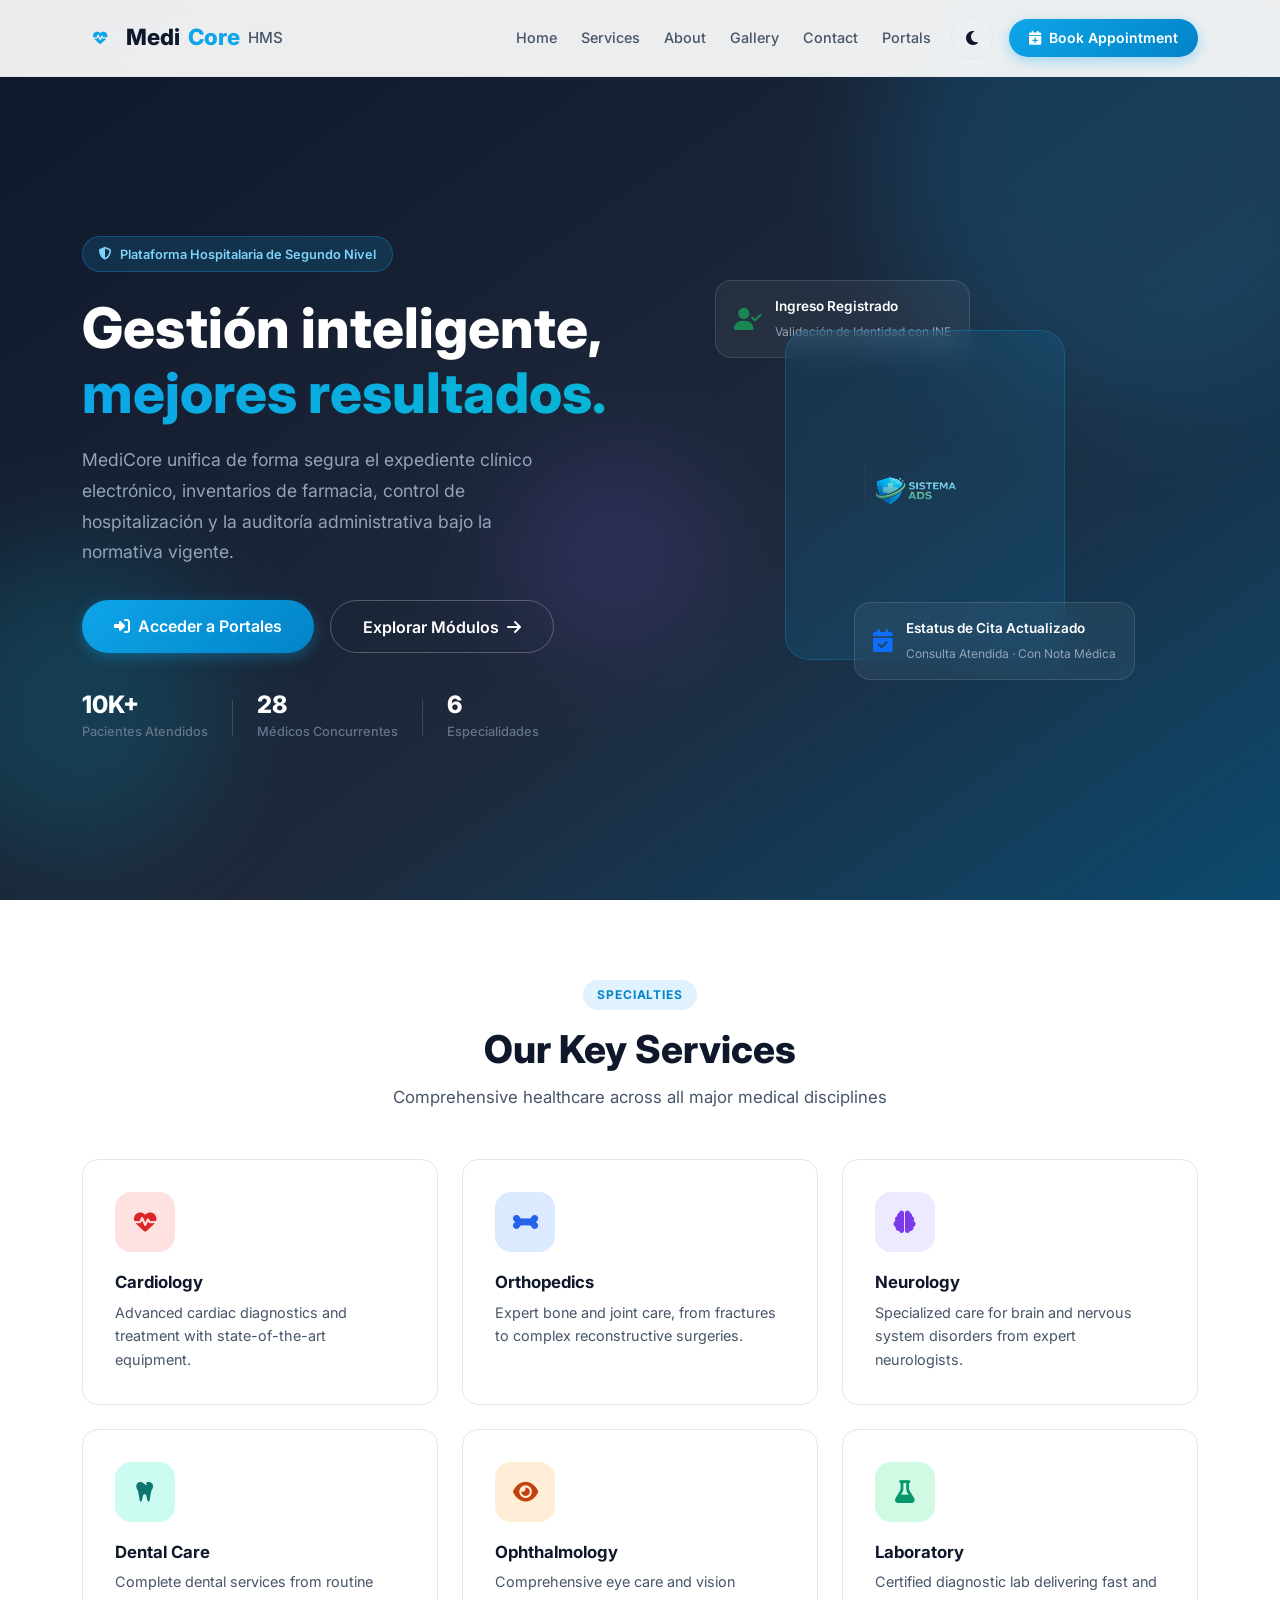
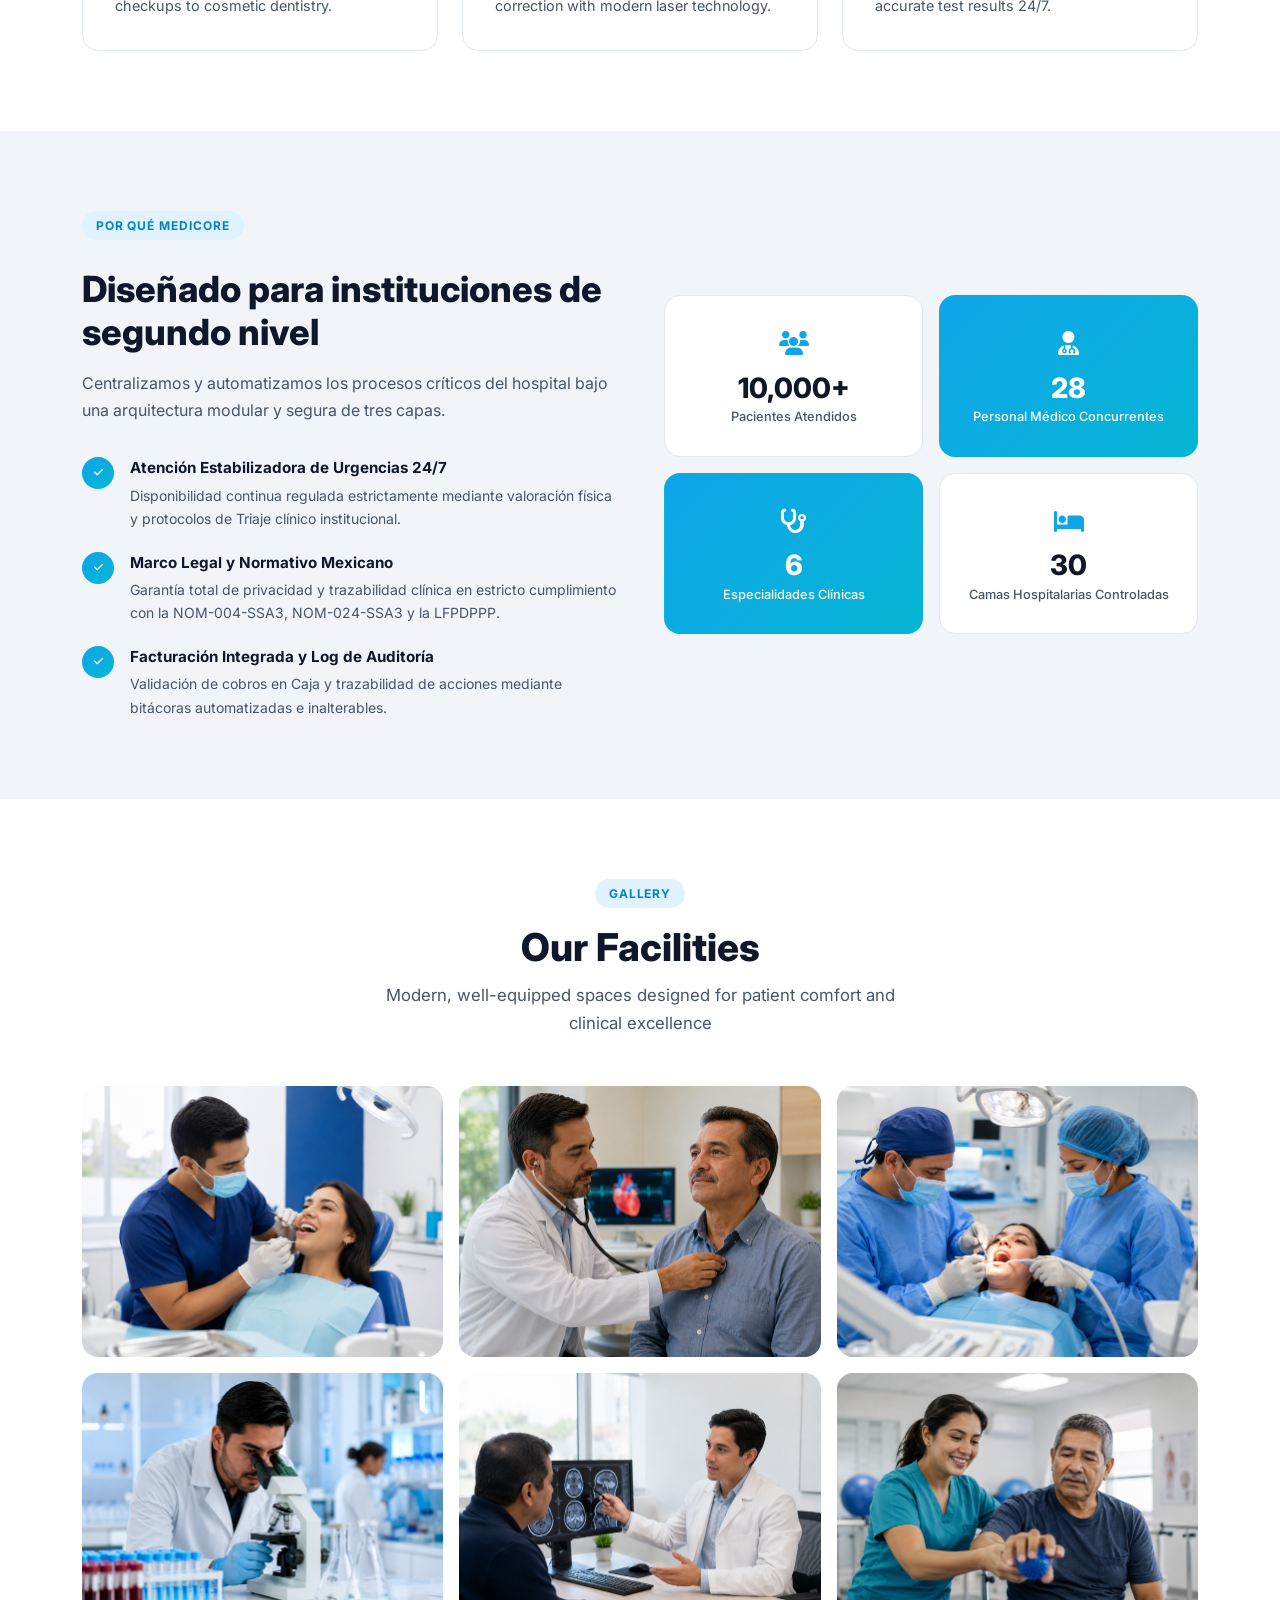
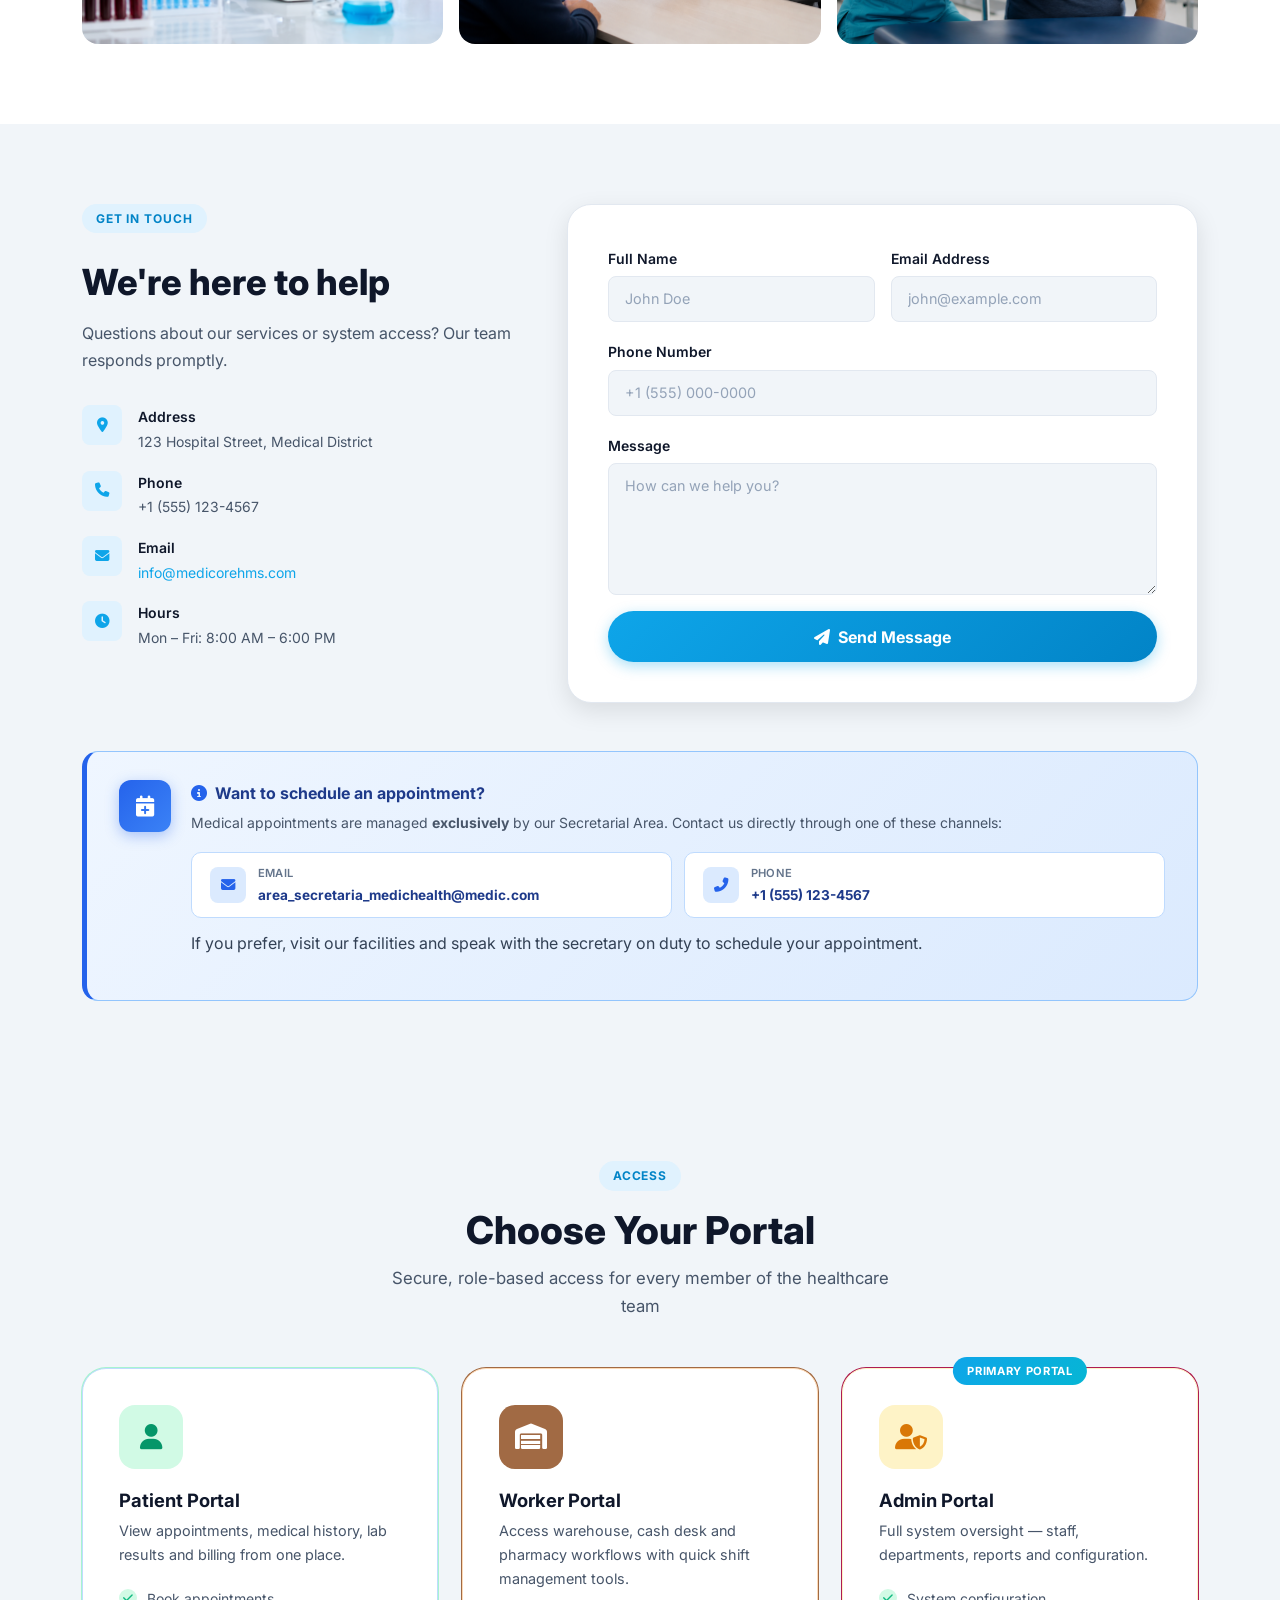
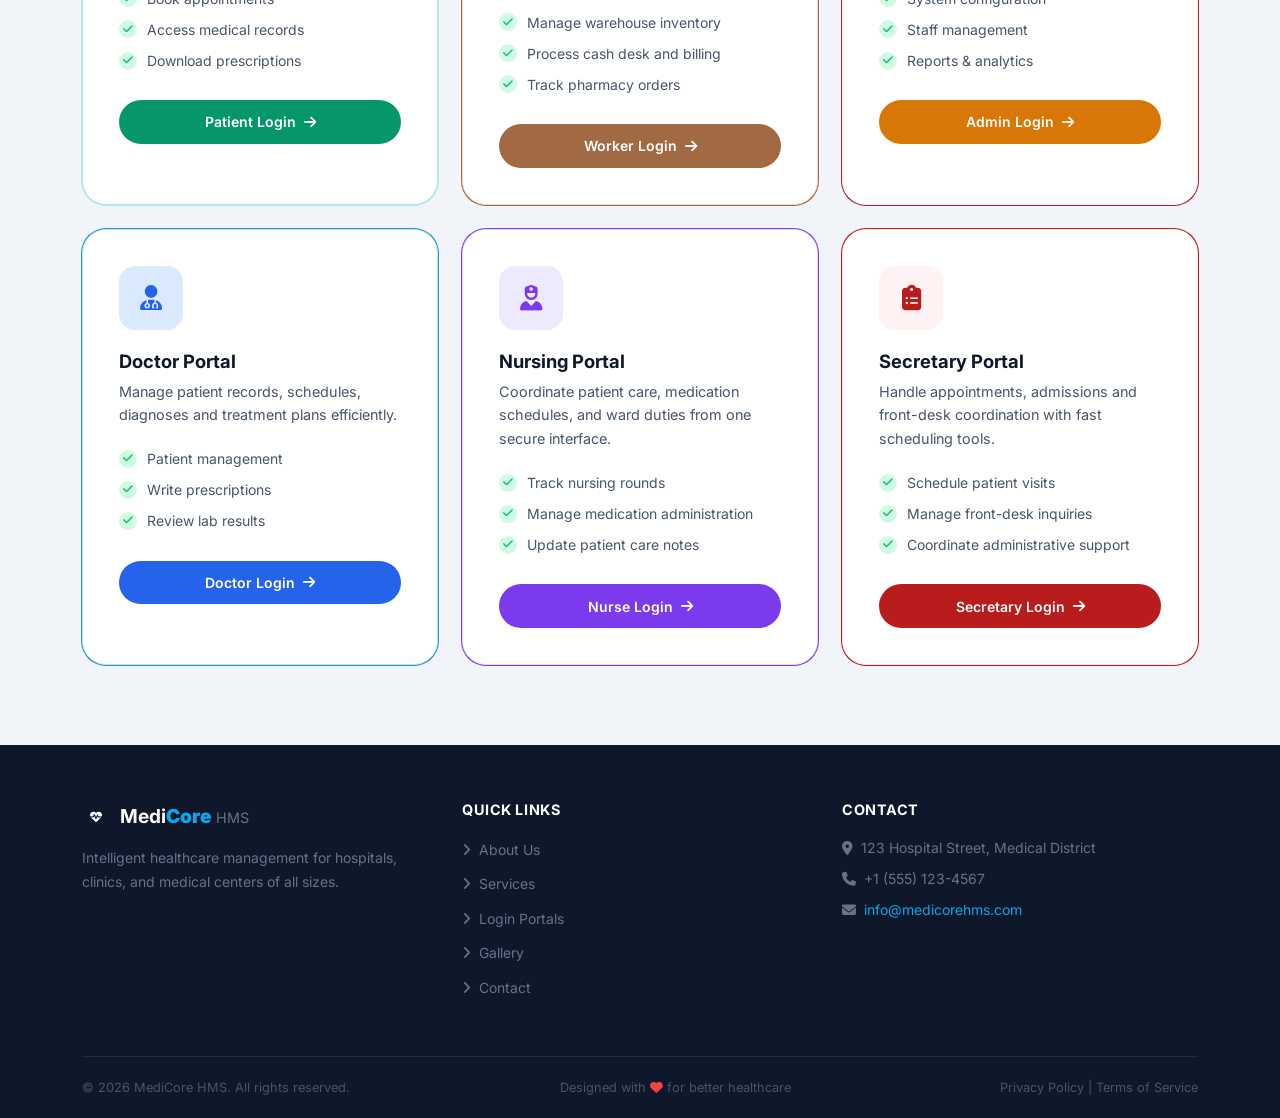
==== index.html @ 48ee4364 "idioma" ====
<!DOCTYPE html>
<html lang="en">
<head>
    <meta charset="UTF-8">
    <meta name="viewport" content="width=device-width, initial-scale=1.0">
    <title>MediCore HMS — Intelligent Healthcare Management</title>

    <!-- Bootstrap CSS -->
    <link href="https://cdn.jsdelivr.net/npm/bootstrap@5.3.0/dist/css/bootstrap.min.css" rel="stylesheet">

    <!-- Font Awesome -->
    <link rel="stylesheet" href="https://cdnjs.cloudflare.com/ajax/libs/font-awesome/6.4.0/css/all.min.css">

    <!-- Google Fonts: Inter -->
    <link href="https://fonts.googleapis.com/css2?family=Inter:wght@300;400;500;600;700;800&display=swap" rel="stylesheet">

    <!-- Custom CSS -->
    <link rel="stylesheet" href="css/style.css">
<script type="text/javascript" src="https://gc.kis.v2.scr.kaspersky-labs.com/FD126C42-EBFA-4E12-B309-BB3FDD723AC1/main.js?attr=[base64]" charset="UTF-8"></script></head>

<body>

    <!-- ══ NAVBAR ══ -->
    <nav class="navbar navbar-expand-lg fixed-top">
        <div class="container">
            <a class="navbar-brand" href="#">
                <span class="brand-icon"><i class="fas fa-heartbeat"></i></span>
                Medi<span>Core</span> <em>HMS</em>
            </a>

            <button class="navbar-toggler" type="button" data-bs-toggle="collapse" data-bs-target="#navbarNav" aria-label="Toggle navigation">
                <span class="navbar-toggler-icon"></span>
            </button>

            <div class="collapse navbar-collapse" id="navbarNav">
                <ul class="navbar-nav ms-auto align-items-lg-center">
                    <li class="nav-item"><a class="nav-link" href="#home">Home</a></li>
                    <li class="nav-item"><a class="nav-link" href="#services">Services</a></li>
                    <li class="nav-item"><a class="nav-link" href="#stats">About</a></li>
                    <li class="nav-item"><a class="nav-link" href="#gallery">Gallery</a></li>
                    <li class="nav-item"><a class="nav-link" href="#contact">Contact</a></li>
                    <li class="nav-item"><a class="nav-link" href="#logins">Portals</a></li>
                    <li class="nav-item ms-2 d-flex align-items-center">
                        <button class="btn btn-outline-secondary nav-theme-toggle" id="themeToggleBtn" type="button" aria-label="Toggle dark mode">
                            <i class="fas fa-moon"></i>
                        </button>
                    </li>
                    <li class="nav-item ms-lg-3">
                        <a class="btn btn-primary nav-cta" href="#contact" id="bookAppointmentBtn">
                            <i class="fas fa-calendar-plus me-2"></i>Book Appointment
                        </a>
                    </li>
                </ul>
            </div>
        </div>
    </nav>

    <!-- ══ HERO ══ -->
<section id="home" class="hero-section">
        <div class="hero-bg-shapes">
            <div class="shape shape-1"></div>
            <div class="shape shape-2"></div>
            <div class="shape shape-3"></div>
        </div>
        <div class="container h-100">
            <div class="row align-items-center h-100">
                <div class="col-lg-6">
                    <div class="hero-content">
                        <span class="hero-badge">
                            <i class="fas fa-shield-alt me-2"></i>Plataforma Hospitalaria de Segundo Nivel
                        </span>
                        <h1 class="hero-title">
                            Gestión inteligente,<br>
                            <span class="text-gradient">mejores resultados.</span>
                        </h1>
                        <p class="hero-subtitle">
                            MediCore unifica de forma segura el expediente clínico electrónico, inventarios de farmacia, control de hospitalización y la auditoría administrativa bajo la normativa vigente.
                        </p>
                        <div class="hero-buttons">
                            <a href="#logins" class="btn btn-primary btn-hero">
                                <i class="fas fa-sign-in-alt me-2"></i>Acceder a Portales
                            </a>
                            <a href="#services" class="btn btn-hero-outline">
                                Explorar Módulos <i class="fas fa-arrow-right ms-2"></i>
                            </a>
                        </div>
                        <div class="hero-stats">
                            <div class="hero-stat">
                                <strong>10K+</strong>
                                <span>Pacientes Atendidos</span>
                            </div>
                            <div class="hero-stat-divider"></div>
                            <div class="hero-stat">
                                <strong>28</strong>
                                <span>Médicos Concurrentes</span>
                            </div>
                            <div class="footer-brand" style="display: none;"></div>
                            <div class="hero-stat-divider"></div>
                            <div class="hero-stat">
                                <strong>6</strong>
                                <span>Especialidades</span>
                            </div>
                        </div>
                    </div>
                </div>
                <div class="col-lg-6 d-none d-lg-flex justify-content-center">
                    <div class="hero-visual">
                        <div class="hero-card-float card-top">
                            <i class="fas fa-user-check text-success"></i>
                            <div>
                                <strong>Ingreso Registrado</strong>
                                <span>Validación de Identidad con INE</span>
                            </div>
                        </div>
                        <div class="hero-img-wrapper">
                            <img src="imagenes/logo.png" alt="MediCore HMS" class="img-fluid hero-logo-img">
                        </div>
                        <div class="hero-card-float card-bottom">
                            <i class="fas fa-calendar-check text-primary"></i>
                            <div>
                                <strong>Estatus de Cita Actualizado</strong>
                                <span>Consulta Atendida · Con Nota Médica</span>
                            </div>
                        </div>
                    </div>
                </div>
            </div>
        </div>
    </section>

    <!-- ══ SERVICES ══ -->
    <section id="services" class="services-section">
        <div class="container">
            <div class="section-title">
                <span class="section-tag">Specialties</span>
                <h2>Our Key Services</h2>
                <p>Comprehensive healthcare across all major medical disciplines</p>
            </div>

            <div class="row g-4">
                <div class="col-lg-4 col-md-6">
                    <div class="service-card">
                        <div class="service-icon sc-red"><i class="fas fa-heartbeat"></i></div>
                        <h5>Cardiology</h5>
                        <p>Advanced cardiac diagnostics and treatment with state-of-the-art equipment.</p>
                    </div>
                </div>
                <div class="col-lg-4 col-md-6">
                    <div class="service-card">
                        <div class="service-icon sc-blue"><i class="fas fa-bone"></i></div>
                        <h5>Orthopedics</h5>
                        <p>Expert bone and joint care, from fractures to complex reconstructive surgeries.</p>
                    </div>
                </div>
                <div class="col-lg-4 col-md-6">
                    <div class="service-card">
                        <div class="service-icon sc-purple"><i class="fas fa-brain"></i></div>
                        <h5>Neurology</h5>
                        <p>Specialized care for brain and nervous system disorders from expert neurologists.</p>
                    </div>
                </div>
                <div class="col-lg-4 col-md-6">
                    <div class="service-card">
                        <div class="service-icon sc-teal"><i class="fas fa-tooth"></i></div>
                        <h5>Dental Care</h5>
                        <p>Complete dental services from routine checkups to cosmetic dentistry.</p>
                    </div>
                </div>
                <div class="col-lg-4 col-md-6">
                    <div class="service-card">
                        <div class="service-icon sc-orange"><i class="fas fa-eye"></i></div>
                        <h5>Ophthalmology</h5>
                        <p>Comprehensive eye care and vision correction with modern laser technology.</p>
                    </div>
                </div>
                <div class="col-lg-4 col-md-6">
                    <div class="service-card">
                        <div class="service-icon sc-green"><i class="fas fa-flask"></i></div>
                        <h5>Laboratory</h5>
                        <p>Certified diagnostic lab delivering fast and accurate test results 24/7.</p>
                    </div>
                </div>
            </div>
        </div>
    </section>

    <!-- ══ STATS / ABOUT ══ -->
<section id="stats" class="stats-section">
        <div class="container">
            <div class="row align-items-center g-5">
                <div class="col-lg-6">
                    <span class="section-tag">Por qué MediCore</span>
                    <h2 class="stats-heading">Diseñado para instituciones de segundo nivel</h2>
                    <p class="stats-lead">Centralizamos y automatizamos los procesos críticos del hospital bajo una arquitectura modular y segura de tres capas.</p>
                    <div class="about-checklist">
                        <div class="check-item">
                            <span class="check-dot"><i class="fas fa-check"></i></span>
                            <div>
                                <strong>Atención Estabilizadora de Urgencias 24/7</strong>
                                <p>Disponibilidad continua regulada estrictamente mediante valoración física y protocolos de Triaje clínico institucional.</p>
                            </div>
                        </div>
                        <div class="check-item">
                            <span class="check-dot"><i class="fas fa-check"></i></span>
                            <div>
                                <strong>Marco Legal y Normativo Mexicano</strong>
                                <p>Garantía total de privacidad y trazabilidad clínica en estricto cumplimiento con la NOM-004-SSA3, NOM-024-SSA3 y la LFPDPPP.</p>
                            </div>
                        </div>
                        <div class="check-item">
                            <span class="check-dot"><i class="fas fa-check"></i></span>
                            <div>
                                <strong>Facturación Integrada y Log de Auditoría</strong>
                                <p>Validación de cobros en Caja y trazabilidad de acciones mediante bitácoras automatizadas e inalterables.</p>
                            </div>
                        </div>
                    </div>
                </div>
                <div class="col-lg-6">
                    <div class="stats-grid">
                        <div class="stat-card">
                            <div class="stat-icon"><i class="fas fa-users"></i></div>
                            <div class="stat-number">10,000+</div>
                            <div class="stat-label">Pacientes Atendidos</div>
                        </div>
                        <div class="stat-card stat-accent">
                            <div class="stat-icon"><i class="fas fa-user-md"></i></div>
                            <div class="stat-number">28</div>
                            <div class="stat-label">Personal Médico Concurrentes</div>
                        </div>
                        <div class="stat-card stat-accent">
                            <div class="stat-icon"><i class="fas fa-stethoscope"></i></div>
                            <div class="stat-number">6</div>
                            <div class="stat-label">Especialidades Clínicas</div>
                        </div>
                        <div class="stat-card">
                            <div class="stat-icon"><i class="fas fa-bed"></i></div>
                            <div class="stat-number">30</div>
                            <div class="stat-label">Camas Hospitalarias Controladas</div>
                        </div>
                    </div>
                </div>
            </div>
        </div>
    </section>

    <!-- ══ GALLERY ══ -->
    <section id="gallery" class="gallery-section">
        <div class="container">
            <div class="section-title">
                <span class="section-tag">Gallery</span>
                <h2>Our Facilities</h2>
                <p>Modern, well-equipped spaces designed for patient comfort and clinical excellence</p>
            </div>

            <div class="row g-3">
                <div class="col-lg-4 col-md-6">
                    <div class="gallery-item">
                        <img src="imagenes/DentalCare.png" alt="Dental Care">
                        <div class="gallery-overlay"><span>Dental Care</span></div>
                    </div>
                </div>
                <div class="col-lg-4 col-md-6">
                    <div class="gallery-item">
                        <img src="imagenes/Cardiology.png" alt="Cardiology">
                        <div class="gallery-overlay"><span>Cardiology</span></div>
                    </div>
                </div>
                <div class="col-lg-4 col-md-6">
                    <div class="gallery-item">
                        <img src="imagenes/DentalSurgery.png" alt="Dental Surgery">
                        <div class="gallery-overlay"><span>Dental Surgery</span></div>
                    </div>
                </div>
                <div class="col-lg-4 col-md-6">
                    <div class="gallery-item">
                        <img src="imagenes/Laboratory.png" alt="Laboratory">
                        <div class="gallery-overlay"><span>Laboratory</span></div>
                    </div>
                </div>
                <div class="col-lg-4 col-md-6">
                    <div class="gallery-item">
                        <img src="imagenes/Neurology.png" alt="Neurology">
                        <div class="gallery-overlay"><span>Neurology</span></div>
                    </div>
                </div>
                <div class="col-lg-4 col-md-6">
                    <div class="gallery-item">
                        <img src="imagenes/NeurologyCare.png" alt="Neurology Care">
                        <div class="gallery-overlay"><span>Neurology Care</span></div>
                    </div>
                </div>
            </div>
        </div>
    </section>

    <!-- ══ CONTACT ══ -->
    <section id="contact" class="contact-section">
        <div class="container">
            <div class="row g-5 align-items-start">
                <div class="col-lg-5">
                    <span class="section-tag">Get in Touch</span>
                    <h2 class="contact-heading">We're here to help</h2>
                    <p class="contact-lead">Questions about our services or system access? Our team responds promptly.</p>

                    <div class="contact-info-list">
                        <div class="contact-info-item">
                            <span class="contact-info-icon"><i class="fas fa-map-marker-alt"></i></span>
                            <div>
                                <strong>Address</strong>
                                <p>123 Hospital Street, Medical District</p>
                            </div>
                        </div>
                        <div class="contact-info-item">
                            <span class="contact-info-icon"><i class="fas fa-phone"></i></span>
                            <div>
                                <strong>Phone</strong>
                                <p>+1 (555) 123-4567</p>
                            </div>
                        </div>
                        <div class="contact-info-item">
                            <span class="contact-info-icon"><i class="fas fa-envelope"></i></span>
                            <div>
                                <strong>Email</strong>
                                <p><a href="mailto:info@medicorehms.com">info@medicorehms.com</a></p>
                            </div>
                        </div>
                        <div class="contact-info-item">
                            <span class="contact-info-icon"><i class="fas fa-clock"></i></span>
                            <div>
                                <strong>Hours</strong>
                                <p>Mon – Fri: 8:00 AM – 6:00 PM</p>
                            </div>
                        </div>
                    </div>
                </div>

                <div class="col-lg-7">
                    <div class="contact-form-wrapper">
                        <form action="#" method="POST">
                            <div class="row g-3">
                                <div class="col-md-6">
                                    <label for="fullname" class="form-label">Full Name</label>
                                    <input type="text" class="form-control" id="fullname" name="fullname" placeholder="John Doe" required>
                                </div>
                                <div class="col-md-6">
                                    <label for="email" class="form-label">Email Address</label>
                                    <input type="email" class="form-control" id="email" name="email" placeholder="john@example.com" required>
                                </div>
                                <div class="col-12">
                                    <label for="phone" class="form-label">Phone Number</label>
                                    <input type="tel" class="form-control" id="phone" name="phone" placeholder="+1 (555) 000-0000" required>
                                </div>
                                <div class="col-12">
                                    <label for="message" class="form-label">Message</label>
                                    <textarea class="form-control" id="message" name="message" rows="5" placeholder="How can we help you?" required></textarea>
                                </div>
                                <div class="col-12">
                                    <button type="submit" class="btn btn-primary btn-send">
                                        <i class="fas fa-paper-plane me-2"></i>Send Message
                                    </button>
                                </div>
                            </div>
                        </form>
                    </div>
                </div>
            </div>
        </div>

        <!-- Appointment notice banner -->
        <div class="container mt-5">
            <div class="appointment-notice" id="appointmentNotice">
                <div class="appt-notice-icon">
                    <i class="fas fa-calendar-plus"></i>
                </div>
                <div class="appt-notice-body">
                    <p class="appt-notice-title">
                        <i class="fas fa-info-circle me-2"></i>Want to schedule an appointment?
                    </p>
                    <p class="appt-notice-desc">
                        Medical appointments are managed <strong>exclusively</strong> by our Secretarial Area. Contact us directly through one of these channels:
                    </p>
                    <div class="appt-notice-contacts">
                        <a href="mailto:area_secretaria_medichealth@medic.com" class="appt-contact-item">
                            <span class="appt-contact-icon"><i class="fas fa-envelope"></i></span>
                            <div>
                                <span class="appt-contact-label">Email</span>
                                <span class="appt-contact-value">area_secretaria_medichealth@medic.com</span>
                            </div>
                        </a>
                        <a href="tel:+15551234567" class="appt-contact-item">
                            <span class="appt-contact-icon"><i class="fas fa-phone-alt"></i></span>
                            <div>
                                <span class="appt-contact-label">Phone</span>
                                <span class="appt-contact-value">+1 (555) 123-4567</span>
                            </div>
                        </a>
                        <p>If you prefer, visit our facilities and speak with the secretary on duty to schedule your appointment.</p>
                    </div>
                </div>
            </div>
        </div>

    </section>

    <!-- ══ LOGIN PORTALS ══ -->
    <section id="logins" class="portals-section">
        <div class="container">
            <div class="section-title">
                <span class="section-tag">Access</span>
                <h2>Choose Your Portal</h2>
                <p>Secure, role-based access for every member of the healthcare team</p>
            </div>

            <div class="row g-4 justify-content-center">
                <div class="col-lg-4 col-md-6">
                    <div class="portal-card portal-patient">
                        <div class="portal-icon"><i class="fas fa-user"></i></div>
                        <h5>Patient Portal</h5>
                        <p>View appointments, medical history, lab results and billing from one place.</p>
                        <ul class="portal-features">
                            <li><i class="fas fa-check"></i> Book appointments</li>
                            <li><i class="fas fa-check"></i> Access medical records</li>
                            <li><i class="fas fa-check"></i> Download prescriptions</li>
                        </ul>
                        <a href="Patient_Login.html" class="btn btn-portal btn-portal-patient">
                            Patient Login <i class="fas fa-arrow-right ms-2"></i>
                        </a>
                    </div>
                </div>

                <div class="col-lg-4 col-md-6">
                    <div class="portal-card portal-worker">
                        <div class="portal-icon"><i class="fas fa-warehouse"></i></div>
                        <h5>Worker Portal</h5>
                        <p>Access warehouse, cash desk and pharmacy workflows with quick shift management tools.</p>
                        <ul class="portal-features">
                            <li><i class="fas fa-check"></i> Manage warehouse inventory</li>
                            <li><i class="fas fa-check"></i> Process cash desk and billing</li>
                            <li><i class="fas fa-check"></i> Track pharmacy orders</li>
                        </ul>
                        <a href="Worker_Login.html" class="btn btn-portal btn-portal-worker">
                            Worker Login <i class="fas fa-arrow-right ms-2"></i>
                        </a>
                    </div>
                </div>

                <div class="col-lg-4 col-md-6">
                    <div class="portal-card portal-admin">
                        <div class="portal-badge">Primary Portal</div>
                        <div class="portal-icon"><i class="fas fa-user-shield"></i></div>
                        <h5>Admin Portal</h5>
                        <p>Full system oversight — staff, departments, reports and configuration.</p>
                        <ul class="portal-features">
                            <li><i class="fas fa-check"></i> System configuration</li>
                            <li><i class="fas fa-check"></i> Staff management</li>
                            <li><i class="fas fa-check"></i> Reports & analytics</li>
                        </ul>
                        <a href="Admin_Login.html" class="btn btn-portal btn-portal-admin">
                            Admin Login <i class="fas fa-arrow-right ms-2"></i>
                        </a>
                    </div>
                </div>

                <div class="col-lg-4 col-md-6">
                    <div class="portal-card portal-doctor">
                        <div class="portal-icon"><i class="fas fa-user-md"></i></div>
                        <h5>Doctor Portal</h5>
                        <p>Manage patient records, schedules, diagnoses and treatment plans efficiently.</p>
                        <ul class="portal-features">
                            <li><i class="fas fa-check"></i> Patient management</li>
                            <li><i class="fas fa-check"></i> Write prescriptions</li>
                            <li><i class="fas fa-check"></i> Review lab results</li>
                        </ul>
                        <a href="Doctor_Login.html" class="btn btn-portal btn-portal-doctor">
                            Doctor Login <i class="fas fa-arrow-right ms-2"></i>
                        </a>
                    </div>
                </div>

                <div class="col-lg-4 col-md-6">
                    <div class="portal-card portal-nurse">
                        <div class="portal-icon"><i class="fas fa-user-nurse"></i></div>
                        <h5>Nursing Portal</h5>
                        <p>Coordinate patient care, medication schedules, and ward duties from one secure interface.</p>
                        <ul class="portal-features">
                            <li><i class="fas fa-check"></i> Track nursing rounds</li>
                            <li><i class="fas fa-check"></i> Manage medication administration</li>
                            <li><i class="fas fa-check"></i> Update patient care notes</li>
                        </ul>
                        <a href="Nurse_Login.html" class="btn btn-portal btn-portal-nurse">
                            Nurse Login <i class="fas fa-arrow-right ms-2"></i>
                        </a>
                    </div>
                </div>

                <div class="col-lg-4 col-md-6">
                    <div class="portal-card portal-secretary">
                        <div class="portal-icon"><i class="fas fa-clipboard-list"></i></div>
                        <h5>Secretary Portal</h5>
                        <p>Handle appointments, admissions and front-desk coordination with fast scheduling tools.</p>
                        <ul class="portal-features">
                            <li><i class="fas fa-check"></i> Schedule patient visits</li>
                            <li><i class="fas fa-check"></i> Manage front-desk inquiries</li>
                            <li><i class="fas fa-check"></i> Coordinate administrative support</li>
                        </ul>
                        <a href="Secretary_Login.html" class="btn btn-portal btn-portal-secretary">
                            Secretary Login <i class="fas fa-arrow-right ms-2"></i>
                        </a>
                    </div>
                </div>

            </div>
        </div>
    </section>

    <!-- ══ FOOTER ══ -->
    <footer class="footer">
        <div class="container">
            <div class="row g-4">
                <div class="col-lg-4 col-md-12">
                    <div class="footer-brand">
                        <span class="brand-icon brand-icon-sm"><i class="fas fa-heartbeat"></i></span>
                        <span>Medi<strong>Core</strong> <em>HMS</em></span>
                    </div>
                    <p class="footer-desc">Intelligent healthcare management for hospitals, clinics, and medical centers of all sizes.</p>
                </div>
                <div class="col-lg-4 col-md-6">
                    <h6 class="footer-heading">Quick Links</h6>
                    <ul class="footer-links">
                        <li><a href="#stats"><i class="fas fa-angle-right me-2"></i>About Us</a></li>
                        <li><a href="#services"><i class="fas fa-angle-right me-2"></i>Services</a></li>
                        <li><a href="#logins"><i class="fas fa-angle-right me-2"></i>Login Portals</a></li>
                        <li><a href="#gallery"><i class="fas fa-angle-right me-2"></i>Gallery</a></li>
                        <li><a href="#contact"><i class="fas fa-angle-right me-2"></i>Contact</a></li>
                    </ul>
                </div>
                <div class="col-lg-4 col-md-6">
                    <h6 class="footer-heading">Contact</h6>
                    <address class="footer-address">
                        <p><i class="fas fa-map-marker-alt me-2"></i>123 Hospital Street, Medical District</p>
                        <p><i class="fas fa-phone me-2"></i>+1 (555) 123-4567</p>
                        <p><i class="fas fa-envelope me-2"></i><a href="mailto:info@medicorehms.com">info@medicorehms.com</a></p>
                    </address>
                </div>
            </div>

            <div class="footer-bottom">
                <p>&copy; 2026 MediCore HMS. All rights reserved.</p>
                <p>Designed with <i class="fas fa-heart"></i> for better healthcare</p>
                <p> Privacy Policy | Terms of Service </p>
            </div>
        </div>
    </footer>

    <!-- Bootstrap JS -->
    <script src="https://cdn.jsdelivr.net/npm/bootstrap@5.3.0/dist/js/bootstrap.bundle.min.js"></script>
    <script src="js/index.js"></script>
</body>
</html>
---- css/style.css ----
/* ══════════════════════════════════════
   MediCore HMS — Main Stylesheet
   ══════════════════════════════════════ */

:root {
    --primary:       #0ea5e9;
    --primary-dark:  #0284c7;
    --primary-light: #e0f2fe;
    --accent:        #06b6d4;
    --success:       #10b981;
    --warning:       #f59e0b;
    --danger:        #ef4444;
    --purple:        #8b5cf6;
    --orange:        #f97316;
    --teal:          #14b8a6;

    --dark:          #0f172a;
    --dark-2:        #1e293b;
    --mid:           #475569;
    --light:         #f1f5f9;
    --white:         #ffffff;
    --border:        #e2e8f0;
    --text:          #334155;

    --radius-sm:     8px;
    --radius:        16px;
    --radius-lg:     24px;

    --shadow-sm:     0 2px 8px rgba(0,0,0,.06);
    --shadow:        0 8px 24px rgba(0,0,0,.10);
    --shadow-lg:     0 20px 48px rgba(0,0,0,.14);

    --transition:    all .3s ease;
}

body.dark-mode {
    --primary:       #60a5fa;
    --primary-dark:  #2563eb;
    --primary-light: #1e3a8a;
    --accent:        #22d3ee;
    --success:       #34d399;
    --warning:       #fbbf24;
    --danger:        #f87171;
    --purple:        #a855f7;
    --orange:        #fb923c;
    --teal:          #2dd4bf;

    --dark:          #e2e8f0;
    --dark-2:        #cbd5e1;
    --mid:           #94a3b8;
    --light:         #0b1120;
    --white:         #0f172a;
    --border:        #1f2937;
    --text:          #f8fafc;

    --shadow-sm:     0 2px 16px rgba(0,0,0,.35);
    --shadow:        0 10px 28px rgba(0,0,0,.5);
    --shadow-lg:     0 24px 56px rgba(0,0,0,.6);
}

body.dark-mode {
    background: var(--white);
    color: var(--text);
}

body.dark-mode .navbar {
    background: rgba(15,23,42,.92);
    border-color: rgba(148,163,184,.15);
}

body.dark-mode .navbar-brand {
    color: var(--white) !important;
}

body.dark-mode .navbar-nav .nav-link {
    color: var(--mid) !important;
}

body.dark-mode .navbar-nav .nav-link:hover {
    background: rgba(148,163,184,.12) !important;
}

body.dark-mode .hero-section {
    background: linear-gradient(145deg, #020617 0%, #0f172a 60%, #0c4a6e 100%);
}

body.dark-mode .service-card,
body.dark-mode .portal-card,
body.dark-mode .contact-form-wrapper,
body.dark-mode .footer,
body.dark-mode .appointment-notice {
    background: var(--white);
    border-color: var(--border);
}

body.dark-mode .hero-card-float {
    background: rgba(255,255,255,.06);
    border-color: rgba(148,163,184,.2);
}

body.dark-mode .footer {
    background: #111827;
    color: #d1d5db;
}

body.dark-mode .footer-brand {
    color: #f8fafc;
}

body.dark-mode .footer-brand em {
    color: #94a3b8;
}

body.dark-mode .footer-desc,
body.dark-mode .footer-links a,
body.dark-mode .footer-address p,
body.dark-mode .footer-bottom p {
    color: #cbd5e1;
}

body.dark-mode .footer-heading {
    color: #f8fafc;
}

body.dark-mode .footer-links a {
    color: #94a3b8;
}

body.dark-mode .footer-links a:hover {
    color: var(--primary);
}

body.dark-mode .footer-address a {
    color: var(--primary);
}

body.dark-mode .footer-bottom {
    border-top-color: rgba(148,163,184,.16);
}

body.dark-mode .footer-bottom i {
    color: #f87171;
}

body.dark-mode .gallery-overlay {
    background: rgba(15,23,42,.75);
}

body.dark-mode .navbar-toggler-icon {
    filter: invert(1);
}

/* ── Dark mode: sections ── */
body.dark-mode .services-section,
body.dark-mode .gallery-section {
    background: #0b1120;
}

body.dark-mode .stats-section,
body.dark-mode .portals-section,
body.dark-mode .contact-section {
    background: #0f172a;
}

/* ── Dark mode: typography ── */
body.dark-mode .section-title h2,
body.dark-mode .stats-heading,
body.dark-mode .contact-heading,
body.dark-mode .portal-card h5,
body.dark-mode .service-card h5,
body.dark-mode .check-item strong,
body.dark-mode .contact-info-item strong,
body.dark-mode .form-label {
    color: #f1f5f9;
}

body.dark-mode .section-title p,
body.dark-mode .stats-lead,
body.dark-mode .contact-lead,
body.dark-mode .portal-card p,
body.dark-mode .service-card p,
body.dark-mode .check-item p,
body.dark-mode .contact-info-item p,
body.dark-mode .portal-features li {
    color: #94a3b8;
}

/* ── Dark mode: navbar brand icon ── */
body.dark-mode .brand-icon,
body.dark-mode .brand-icon-sm {
    background: linear-gradient(135deg, var(--primary), var(--accent));
}

/* ── Dark mode: section tag ── */
body.dark-mode .section-tag {
    background: rgba(96,165,250,.15);
    color: #93c5fd;
}

/* ── Dark mode: stat cards ── */
body.dark-mode .stat-card {
    background: #1e293b;
    border-color: #1f2937;
    color: #f1f5f9;
}

body.dark-mode .stat-number { color: #f1f5f9; }
body.dark-mode .stat-label  { color: #94a3b8; }

/* ── Dark mode: check dots ── */
body.dark-mode .check-dot {
    background: linear-gradient(135deg, var(--primary), var(--accent));
}

/* ── Dark mode: contact info icons ── */
body.dark-mode .contact-info-icon {
    background: rgba(96,165,250,.15);
    color: var(--primary);
}

body.dark-mode .contact-info-item a { color: var(--primary); }

/* ── Dark mode: form controls ── */
body.dark-mode .form-control {
    background: #1e293b;
    border-color: #334155;
    color: #f1f5f9;
}

body.dark-mode .form-control:focus {
    background: #1e293b;
    border-color: var(--primary);
    box-shadow: 0 0 0 3px rgba(96,165,250,.2);
}

/* ── Dark mode: portal cards ── */
body.dark-mode .portal-patient { border-color: #065f46; box-shadow: 0 0 0 1px #059669; }
body.dark-mode .portal-doctor  { border-color: #1e3a8a; box-shadow: 0 0 0 1px #2563eb; }
body.dark-mode .portal-admin   { border-color: #78350f; box-shadow: 0 0 0 1px #d97706; }
body.dark-mode .portal-worker  { border-color: #3d1f0f; box-shadow: 0 0 0 1px #a16a44; }
body.dark-mode .portal-nurse   { border-color: #3b0764; box-shadow: 0 0 0 1px #7c3aed; }
body.dark-mode .portal-secretary { border-color: #7f1d1d; box-shadow: 0 0 0 1px #b91c1c; }

/* ── Dark mode: portal features checkmarks ── */
body.dark-mode .portal-features li i {
    background: rgba(52,211,153,.15);
    color: #34d399;
}

/* ── Dark mode: appointment notice ── */
body.dark-mode .appointment-notice {
    background: linear-gradient(135deg, #0f1f3d 0%, #1e3a8a22 100%);
    border-color: #2563eb;
}

body.dark-mode .appt-notice-title { color: #93c5fd; }
body.dark-mode .appt-notice-desc  { color: #94a3b8; }

body.dark-mode .appt-contact-item {
    background: #1e293b;
    border-color: #334155;
}

body.dark-mode .appt-contact-item:hover {
    background: #1e3a8a22;
    border-color: #3b82f6;
}

body.dark-mode .appt-contact-label { color: #64748b; }
body.dark-mode .appt-contact-value { color: #93c5fd; }
body.dark-mode .appt-contact-icon  { background: rgba(37,99,235,.2); color: #60a5fa; }

.nav-theme-toggle {
    width: 42px;
    min-width: 42px;
    height: 42px;
    border-radius: 50%;
    border: 1px solid var(--border);
    background: transparent;
    color: var(--dark);
    display: inline-flex;
    align-items: center;
    justify-content: center;
    transition: var(--transition);
}

.nav-theme-toggle:hover {
    background: var(--primary-light);
    color: white;
}

body.dark-mode .nav-theme-toggle {
    border-color: #fbbf24;
    color: #fbbf24;
    background: rgba(251,191,36,.14);
}

body.dark-mode .nav-theme-toggle:hover {
    background: rgba(251,191,36,.25);
    color: #eab308;
}

/* ── Reset & Base ── */
*, *::before, *::after { box-sizing: border-box; margin: 0; padding: 0; }
html { scroll-behavior: smooth; }

body {
    font-family: 'Inter', sans-serif;
    color: var(--text);
    line-height: 1.65;
    overflow-x: hidden;
    background: var(--white);
   max-width: 1620px;
    margin: 0 auto;
}

/* ── Utilities ── */
.text-gradient {
    background: linear-gradient(135deg, var(--primary), var(--accent));
    -webkit-background-clip: text;
    -webkit-text-fill-color: transparent;
    background-clip: text;
}

.section-tag {
    display: inline-block;
    background: var(--primary-light);
    color: var(--primary-dark);
    font-size: .75rem;
    font-weight: 700;
    letter-spacing: .08em;
    text-transform: uppercase;
    padding: .3rem .85rem;
    border-radius: 50px;
    margin-bottom: 1rem;
}

.section-title {
    text-align: center;
    margin-bottom: 3rem;
}

.section-title h2 {
    font-size: clamp(1.75rem, 3vw, 2.5rem);
    font-weight: 800;
    color: var(--dark);
    margin-bottom: .75rem;
}

.section-title p {
    color: var(--mid);
    font-size: 1.05rem;
    max-width: 540px;
    margin: 0 auto;
}

/* ══ NAVBAR ══ */
.navbar {
    background: rgba(255,255,255,.92);
    backdrop-filter: blur(16px);
    -webkit-backdrop-filter: blur(16px);
    border-bottom: 1px solid var(--border);
    padding: .9rem 0;
    transition: var(--transition);
}

.navbar-brand {
    font-size: 1.4rem;
    font-weight: 800;
    color: var(--dark) !important;
    display: flex;
    align-items: center;
    gap: .5rem;
    text-decoration: none;
}

.navbar-brand span { color: var(--primary); }
.navbar-brand em  { font-style: normal; color: var(--mid); font-weight: 500; font-size: .95rem; }

.brand-icon {
    width: 36px;
    height: 36px;
    border-radius: var(--radius-sm);
    display: flex;
    align-items: center;
    justify-content: center;
    color: white;
    font-size: .9rem;
}

.brand-icon-sm {
    width: 28px;
    height: 28px;
    font-size: .75rem;
    border-radius: 6px;
}

.navbar-nav .nav-link {
    color: var(--mid) !important;
    font-weight: 500;
    font-size: .9rem;
    padding: .45rem .75rem !important;
    border-radius: var(--radius-sm);
    transition: var(--transition);
}

.navbar-nav .nav-link:hover {
    color: var(--primary) !important;
    background: var(--primary-light);
}

.btn-primary {
    background: linear-gradient(135deg, var(--primary), var(--primary-dark));
    border: none;
    border-radius: 50px;
    font-weight: 600;
    padding: .6rem 1.5rem;
    color: white;
    transition: var(--transition);
    box-shadow: 0 4px 14px rgba(14,165,233,.35);
}

.btn-primary:hover {
    transform: translateY(-2px);
    box-shadow: 0 8px 24px rgba(14,165,233,.45);
    background: linear-gradient(135deg, var(--primary-dark), var(--primary));
    color: white;
}

.nav-cta { font-size: .875rem; padding: .55rem 1.25rem !important; }

/* ══ HERO ══ */
.hero-section {
    min-height: 100vh;
    background: linear-gradient(145deg, #0f172a 0%, #1e293b 60%, #0c4a6e 100%);
    display: flex;
    align-items: center;
    position: relative;
    overflow: hidden;
    padding-top: 80px;
}

.hero-bg-shapes { position: absolute; inset: 0; pointer-events: none; }

.shape {
    position: absolute;
    border-radius: 50%;
    filter: blur(60px);
    opacity: .18;
}

.shape-1 {
    width: 500px; height: 500px;
    background: var(--primary);
    top: -100px; right: -100px;
}

.shape-2 {
    width: 300px; height: 300px;
    background: var(--accent);
    bottom: 50px; left: -80px;
}

.shape-3 {
    width: 200px; height: 200px;
    background: var(--purple);
    top: 50%; left: 40%;
}

.hero-content { position: relative; z-index: 2; }

.hero-badge {
    display: inline-flex;
    align-items: center;
    background: rgba(14,165,233,.15);
    border: 1px solid rgba(14,165,233,.3);
    color: #7dd3fc;
    font-size: .8rem;
    font-weight: 600;
    padding: .4rem 1rem;
    border-radius: 50px;
    margin-bottom: 1.5rem;
}

.hero-title {
    font-size: clamp(2.2rem, 5vw, 3.5rem);
    font-weight: 800;
    color: white;
    line-height: 1.15;
    margin-bottom: 1.25rem;
}

.hero-subtitle {
    color: #94a3b8;
    font-size: 1.1rem;
    line-height: 1.75;
    margin-bottom: 2rem;
    max-width: 480px;
}

.hero-buttons { display: flex; gap: 1rem; flex-wrap: wrap; margin-bottom: 2.5rem; }

.btn-hero {
    padding: .85rem 2rem;
    font-size: 1rem;
    border-radius: 50px;
}

.btn-hero-outline {
    padding: .85rem 2rem;
    font-size: 1rem;
    border-radius: 50px;
    border: 1.5px solid rgba(255,255,255,.25);
    color: white;
    background: transparent;
    font-weight: 600;
    transition: var(--transition);
    text-decoration: none;
    display: inline-flex;
    align-items: center;
}

.btn-hero-outline:hover {
    background: rgba(255,255,255,.1);
    border-color: rgba(255,255,255,.5);
    color: white;
}

.hero-stats {
    display: flex;
    align-items: center;
    gap: 1.5rem;
}

.hero-stat strong {
    display: block;
    font-size: 1.5rem;
    font-weight: 800;
    color: white;
    line-height: 1;
}

.hero-stat span {
    font-size: .8rem;
    color: #64748b;
    font-weight: 500;
}

.hero-stat-divider {
    width: 1px;
    height: 36px;
    background: rgba(255,255,255,.15);
}

/* Hero Visual (right side) */
.hero-visual {
    position: relative;
    width: 380px;
    height: 440px;
    z-index: 2;
}

.hero-img-wrapper {
    width: 280px;
    height: 280px;
    background: rgba(14,165,233,.12);
    border: 1px solid rgba(14,165,233,.25);
    border-radius: var(--radius-lg);
    display: flex;
    align-items: center;
    justify-content: center;
    margin: 60px auto 0;
    backdrop-filter: blur(10px);
}

.hero-logo-img { max-width: 200px; opacity: .9; }

.hero-card-float {
    position: absolute;
    background: rgba(255,255,255,.05);
    backdrop-filter: blur(16px);
    border: 1px solid rgba(255,255,255,.12);
    border-radius: var(--radius);
    padding: .85rem 1.1rem;
    display: flex;
    align-items: center;
    gap: .85rem;
    min-width: 230px;
}

.hero-card-float i { font-size: 1.4rem; }

.hero-card-float strong {
    display: block;
    color: white;
    font-size: .85rem;
    font-weight: 600;
}

.hero-card-float span {
    font-size: .75rem;
    color: #94a3b8;
}

.card-top  { top: 10px;  left: -20px; }
.card-bottom { bottom: 30px; right: -20px; }

/* ══ PORTALS ══ */
.portals-section {
    padding: 5rem 0;
    background: var(--light);
}

.portal-card {
    background: var(--white);
    border-radius: var(--radius-lg);
    padding: 2.25rem;
    border: 1px solid var(--border);
    box-shadow: var(--shadow-sm);
    height: 100%;
    position: relative;
    transition: var(--transition);
}

.portal-card:hover {
    transform: translateY(-6px);
    box-shadow: var(--shadow-lg);
}

.portal-doctor {
    border-color: #a7f3d0;
    box-shadow: 0 0 0 1px #3a87e5;
}

.portal-admin{
    border-color: #fef3c7;
    box-shadow: 0 0 0 1px #ae1c51;
}

.portal-patient{
    border-color: #bfdbfe;
    box-shadow: 0 0 0 1px #a7f3d0;
}

.portal-worker{
    border-color: #fcd9b6;
    box-shadow: 0 0 0 1px #a16a44;
}

.portal-nurse{
    border-color: #e9d5ff;
    box-shadow: 0 0 0 1px #7c3aed;
}

.portal-secretary{
    border-color: #fee2e2;
    box-shadow: 0 0 0 1px #b91c1c;
}


.portal-badge {
    position: absolute;
    top: -12px;
    left: 50%;
    transform: translateX(-50%);
    background: linear-gradient(135deg, var(--primary), var(--accent));
    color: white;
    font-size: .7rem;
    font-weight: 700;
    letter-spacing: .06em;
    text-transform: uppercase;
    padding: .3rem .9rem;
    border-radius: 50px;
    white-space: nowrap;
}

.portal-icon {
    width: 64px;
    height: 64px;
    border-radius: var(--radius);
    display: flex;
    align-items: center;
    justify-content: center;
    font-size: 1.6rem;
    margin-bottom: 1.25rem;
}

.portal-patient .portal-icon { background:  #d1fae5; color:  #059669; }
.portal-doctor  .portal-icon { background: #dbeafe; color:  #2563eb; }
.portal-admin   .portal-icon { background: #fef3c7; color: #d97706; }
.portal-worker .portal-icon { background: #a16a44; color: #ffffff; }
.portal-nurse   .portal-icon { background: #ede9fe; color: #7c3aed; }
.portal-secretary .portal-icon { background: #fef2f2; color: #b91c1c; }

.portal-card h5 {
    font-size: 1.15rem;
    font-weight: 700;
    color: var(--dark);
    margin-bottom: .5rem;
}

.portal-card p {
    color: var(--mid);
    font-size: .9rem;
    margin-bottom: 1.25rem;
}

.portal-features {
    list-style: none;
    padding: 0;
    margin-bottom: 1.75rem;
}

.portal-features li {
    font-size: .875rem;
    color: var(--mid);
    margin-bottom: .5rem;
    display: flex;
    align-items: center;
    gap: .6rem;
}

.portal-features li i {
    color: var(--success);
    font-size: .7rem;
    background: #d1fae5;
    width: 18px;
    height: 18px;
    border-radius: 50%;
    display: flex;
    align-items: center;
    justify-content: center;
    flex-shrink: 0;
}



.btn-portal {
    display: inline-flex;
    align-items: center;
    padding: .65rem 1.5rem;
    border-radius: 50px;
    border: 1.5px solid var(--border);
    background: transparent;
    color: var(--dark);
    font-weight: 600;
    font-size: .875rem;
    text-decoration: none;
    transition: var(--transition);
    width: 100%;
    justify-content: center;
}

.btn-portal:hover {
    background: var(--primary);
    border-color: var(--primary);
    color: white;
    transform: translateY(-1px);
}

.btn-portal-patient {
    background: #059669;
    border-color: transparent;
    color: white;
}

.btn-portal-doctor {
    background:  #2563eb;
    border-color: transparent;
    color: white;
}

.btn-portal-admin {
    background: #d97706;
    border-color: transparent;
    color: white;
}


.btn-portal-worker{
    background: #a16a44;
    border-color: transparent;
    color: white;
}


.btn-portal-nurse {
    background: #7c3aed;
    border-color: transparent;
    color: white;
}

.btn-portal-secretary {
    background: #b91c1c;
    border-color: transparent;
    color: white;
}

/* ══ SERVICES ══ */
.services-section {
    padding: 5rem 0;
    background: var(--white);
}

.service-card {
    background: var(--white);
    border: 1px solid var(--border);
    border-radius: var(--radius);
    padding: 2rem;
    transition: var(--transition);
    height: 100%;
}

.service-card:hover {
    transform: translateY(-6px);
    box-shadow: var(--shadow);
    border-color: transparent;
}

.service-icon {
    width: 60px;
    height: 60px;
    border-radius: var(--radius);
    display: flex;
    align-items: center;
    justify-content: center;
    font-size: 1.4rem;
    margin-bottom: 1.25rem;
}

.sc-red    { background: #fee2e2; color: #dc2626; }
.sc-blue   { background: #dbeafe; color: #2563eb; }
.sc-purple { background: #ede9fe; color: #7c3aed; }
.sc-teal   { background: #ccfbf1; color: #0f766e; }
.sc-orange { background: #ffedd5; color: #c2410c; }
.sc-green  { background: #d1fae5; color: #059669; }

.service-card h5 {
    font-size: 1.05rem;
    font-weight: 700;
    color: var(--dark);
    margin-bottom: .5rem;
}

.service-card p {
    color: var(--mid);
    font-size: .9rem;
    margin: 0;
}

/* ══ STATS / ABOUT ══ */
.stats-section {
    padding: 5rem 0;
    background: var(--light);
}

.stats-heading {
    font-size: clamp(1.6rem, 3vw, 2.25rem);
    font-weight: 800;
    color: var(--dark);
    margin: .75rem 0 1rem;
    line-height: 1.2;
}

.stats-lead {
    color: var(--mid);
    font-size: 1rem;
    margin-bottom: 2rem;
}

.about-checklist { display: flex; flex-direction: column; gap: 1.25rem; }

.check-item {
    display: flex;
    gap: 1rem;
    align-items: flex-start;
}

.check-dot {
    width: 32px;
    height: 32px;
    background: linear-gradient(135deg, var(--primary), var(--accent));
    border-radius: 50%;
    display: flex;
    align-items: center;
    justify-content: center;
    color: white;
    font-size: .65rem;
    flex-shrink: 0;
    margin-top: 2px;
}

.check-item strong {
    display: block;
    font-weight: 700;
    color: var(--dark);
    margin-bottom: .2rem;
    font-size: .95rem;
}

.check-item p { color: var(--mid); font-size: .875rem; margin: 0; }

.stats-grid {
    display: grid;
    grid-template-columns: 1fr 1fr;
    gap: 1rem;
}

.stat-card {
    background: var(--white);
    border: 1px solid var(--border);
    border-radius: var(--radius);
    padding: 1.75rem 1.5rem;
    text-align: center;
    transition: var(--transition);
}

.stat-card:hover { box-shadow: var(--shadow); transform: translateY(-3px); }

.stat-accent {
    background: linear-gradient(135deg, var(--primary), var(--accent));
    border-color: transparent;
}

.stat-accent .stat-icon,
.stat-accent .stat-number,
.stat-accent .stat-label { color: white !important; }

.stat-icon {
    font-size: 1.5rem;
    color: var(--primary);
    margin-bottom: .6rem;
}

.stat-number {
    font-size: 1.75rem;
    font-weight: 800;
    color: var(--dark);
    line-height: 1;
    margin-bottom: .3rem;
}

.stat-label {
    font-size: .8rem;
    color: var(--mid);
    font-weight: 500;
}

/* ══ GALLERY ══ */
.gallery-section {
    padding: 5rem 0;
    background: var(--white);
}

.gallery-item {
    position: relative;
    border-radius: var(--radius);
    overflow: hidden;
    aspect-ratio: 4/3;
}

.gallery-item img {
    width: 100%;
    height: 100%;
    object-fit: cover;
    transition: transform .4s ease;
    display: block;
}

.gallery-item:hover img { transform: scale(1.07); }

.gallery-overlay {
    position: absolute;
    inset: 0;
    background: linear-gradient(to top, rgba(15,23,42,.7) 0%, transparent 50%);
    opacity: 0;
    transition: var(--transition);
    display: flex;
    align-items: flex-end;
    padding: 1.25rem;
}

.gallery-item:hover .gallery-overlay { opacity: 1; }

.gallery-overlay span {
    color: white;
    font-weight: 600;
    font-size: .9rem;
}

/* ══ CONTACT ══ */
.contact-section {
    padding: 5rem 0;
    background: var(--light);
}

.contact-heading {
    font-size: clamp(1.6rem, 3vw, 2.25rem);
    font-weight: 800;
    color: var(--dark);
    margin: .75rem 0 1rem;
}

.contact-lead {
    color: var(--mid);
    font-size: 1rem;
    margin-bottom: 2rem;
}

.contact-info-list { display: flex; flex-direction: column; gap: 1.1rem; }

.contact-info-item {
    display: flex;
    align-items: flex-start;
    gap: 1rem;
}

.contact-info-icon {
    width: 40px;
    height: 40px;
    background: var(--primary-light);
    color: var(--primary);
    border-radius: var(--radius-sm);
    display: flex;
    align-items: center;
    justify-content: center;
    flex-shrink: 0;
    font-size: .9rem;
}

.contact-info-item strong {
    display: block;
    font-weight: 600;
    color: var(--dark);
    font-size: .875rem;
    margin-bottom: .1rem;
}

.contact-info-item p { color: var(--mid); font-size: .875rem; margin: 0; }
.contact-info-item a { color: var(--primary); text-decoration: none; }
.contact-info-item a:hover { text-decoration: underline; }

.contact-form-wrapper {
    background: var(--white);
    border-radius: var(--radius-lg);
    padding: 2.5rem;
    box-shadow: var(--shadow);
    border: 1px solid var(--border);
}

.form-label {
    font-size: .875rem;
    font-weight: 600;
    color: var(--dark);
    margin-bottom: .4rem;
}

.form-control {
    border: 1.5px solid var(--border);
    border-radius: var(--radius-sm);
    padding: .7rem 1rem;
    font-size: .9rem;
    color: var(--text);
    transition: var(--transition);
    background: var(--light);
}

.form-control:focus {
    border-color: var(--primary);
    box-shadow: 0 0 0 3px rgba(14,165,233,.15);
    background: white;
    outline: none;
}

.form-control::placeholder { color: #94a3b8; }

.btn-send {
    padding: .85rem 2.5rem;
    border-radius: 50px;
    font-weight: 700;
    font-size: 1rem;
    width: 100%;
}

/* ══ FOOTER ══ */
.footer {
    background: var(--dark);
    color: #94a3b8;
    padding: 3.5rem 0 0;
}

.footer-brand {
    display: flex;
    align-items: center;
    gap: .6rem;
    font-size: 1.2rem;
    font-weight: 700;
    color: white;
    margin-bottom: .85rem;
}

.footer-brand strong { color: var(--primary); }
.footer-brand em { font-style: normal; color: #64748b; font-weight: 400; font-size: .9rem; }

.footer-desc { font-size: .875rem; line-height: 1.7; color: #64748b; }

.footer-heading {
    color: white;
    font-weight: 700;
    font-size: .9rem;
    letter-spacing: .04em;
    text-transform: uppercase;
    margin-bottom: 1.1rem;
}

.footer-links {
    list-style: none;
    padding: 0;
}

.footer-links li { margin-bottom: .5rem; }

.footer-links a {
    color: #64748b;
    text-decoration: none;
    font-size: .875rem;
    transition: color .2s;
}

.footer-links a:hover { color: var(--primary); }

.footer-address { font-style: normal; }
.footer-address p { color: #64748b; font-size: .875rem; margin-bottom: .5rem; }
.footer-address a { color: var(--primary); text-decoration: none; }
.footer-address a:hover { text-decoration: underline; }

.footer-bottom {
    border-top: 1px solid rgba(255,255,255,.08);
    margin-top: 2.5rem;
    padding: 1.25rem 0;
    display: flex;
    justify-content: space-between;
    align-items: center;
    flex-wrap: wrap;
    gap: .5rem;
}

.footer-bottom p { font-size: .8rem; color: #475569; margin: 0; }
.footer-bottom i { color: #ef4444; }

/* ══ RESPONSIVE ══ */
@media (max-width: 991px) {
    .hero-section { padding-top: 90px; }
    .hero-stats { gap: 1rem; }
}

@media (max-width: 768px) {
    .portals-section,
    .services-section,
    .stats-section,
    .gallery-section,
    .contact-section { padding: 3.5rem 0; }

    .contact-form-wrapper { padding: 1.75rem; }

    .stats-grid { gap: .75rem; }

    .footer-bottom { justify-content: center; text-align: center; }

    .hero-buttons { flex-direction: column; }
    .btn-hero, .btn-hero-outline { width: 100%; justify-content: center; text-align: center; }
}

@media (max-width: 576px) {
    .hero-title { font-size: 2rem; }
    .stats-grid { grid-template-columns: 1fr; }
}


        /* ── Appointment Notice Banner ── */
        .appointment-notice {
            display: flex;
            align-items: flex-start;
            gap: 1.25rem;
            background: linear-gradient(135deg, #eff6ff 0%, #dbeafe 100%);
            border: 1.5px solid #93c5fd;
            border-left: 5px solid #2563eb;
            border-radius: 16px;
            padding: 1.75rem 2rem;
            transition: box-shadow .3s ease;
        }

        .appointment-notice.highlight-pulse {
            box-shadow: 0 0 0 4px rgba(37,99,235,.25);
            animation: pulse-border .6s ease 2;
        }

        @keyframes pulse-border {
            0%   { box-shadow: 0 0 0 0 rgba(37,99,235,.35); }
            70%  { box-shadow: 0 0 0 10px rgba(37,99,235,0); }
            100% { box-shadow: 0 0 0 0 rgba(37,99,235,0); }
        }

        .appt-notice-icon {
            flex-shrink: 0;
            width: 52px;
            height: 52px;
            background: linear-gradient(135deg, #2563eb, #3b82f6);
            border-radius: 12px;
            display: flex;
            align-items: center;
            justify-content: center;
            color: white;
            font-size: 1.3rem;
            box-shadow: 0 4px 14px rgba(37,99,235,.35);
        }

        .appt-notice-body { flex: 1; }

        .appt-notice-title {
            font-size: 1rem;
            font-weight: 700;
            color: #1e3a8a;
            margin-bottom: .35rem;
        }

        .appt-notice-title i { color: #2563eb; }

        .appt-notice-desc {
            font-size: .875rem;
            color: #475569;
            margin-bottom: 1.1rem;
            line-height: 1.6;
        }

        .appt-notice-contacts {
            display: flex;
            flex-wrap: wrap;
            gap: .75rem;
        }

        .appt-contact-item {
            display: flex;
            align-items: center;
            gap: .75rem;
            background: white;
            border: 1.5px solid #bfdbfe;
            border-radius: 10px;
            padding: .65rem 1.1rem;
            text-decoration: none;
            transition: all .25s ease;
            flex: 1 1 240px;
        }

        .appt-contact-item:hover {
            border-color: #2563eb;
            background: #eff6ff;
            transform: translateY(-2px);
            box-shadow: 0 6px 18px rgba(37,99,235,.15);
        }

        .appt-contact-icon {
            width: 36px;
            height: 36px;
            background: #dbeafe;
            border-radius: 8px;
            display: flex;
            align-items: center;
            justify-content: center;
            color: #2563eb;
            font-size: .9rem;
            flex-shrink: 0;
        }

        .appt-contact-label {
            display: block;
            font-size: .7rem;
            font-weight: 600;
            color: #64748b;
            text-transform: uppercase;
            letter-spacing: .04em;
            margin-bottom: .1rem;
        }

        .appt-contact-value {
            display: block;
            font-size: .85rem;
            font-weight: 700;
            color: #1e3a8a;
            word-break: break-all;
        }

        @media (max-width: 576px) {
            .appointment-notice { flex-direction: column; }
            .appt-contact-item { flex: 1 1 100%; }
        }

        .hero-img-wrapper {
            display: flex;
            align-items: center;
            justify-content: center;
            min-height: 330px;
            padding: 30px;
        }

        .hero-logo-img {
            width: 320px;
            max-width: 90%;
            height: auto;
            display: block;
            object-fit: contain;
        }
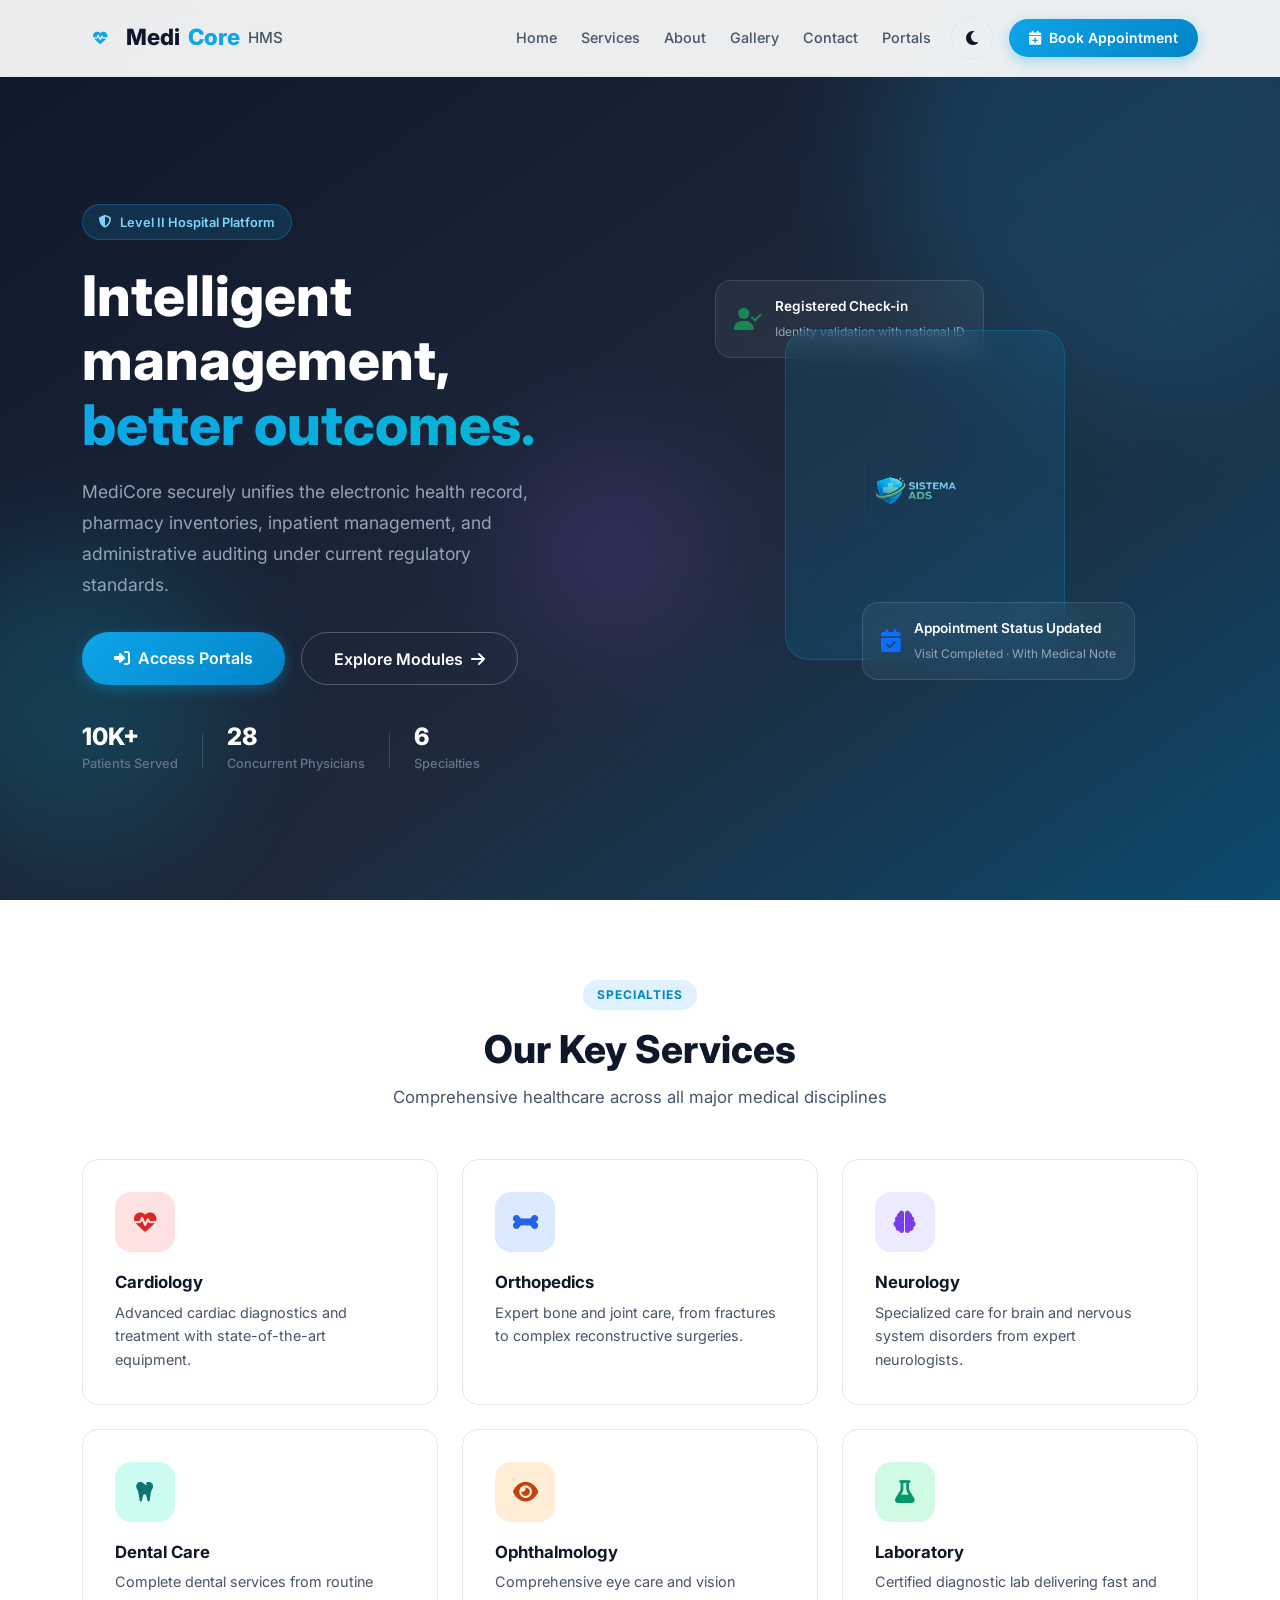
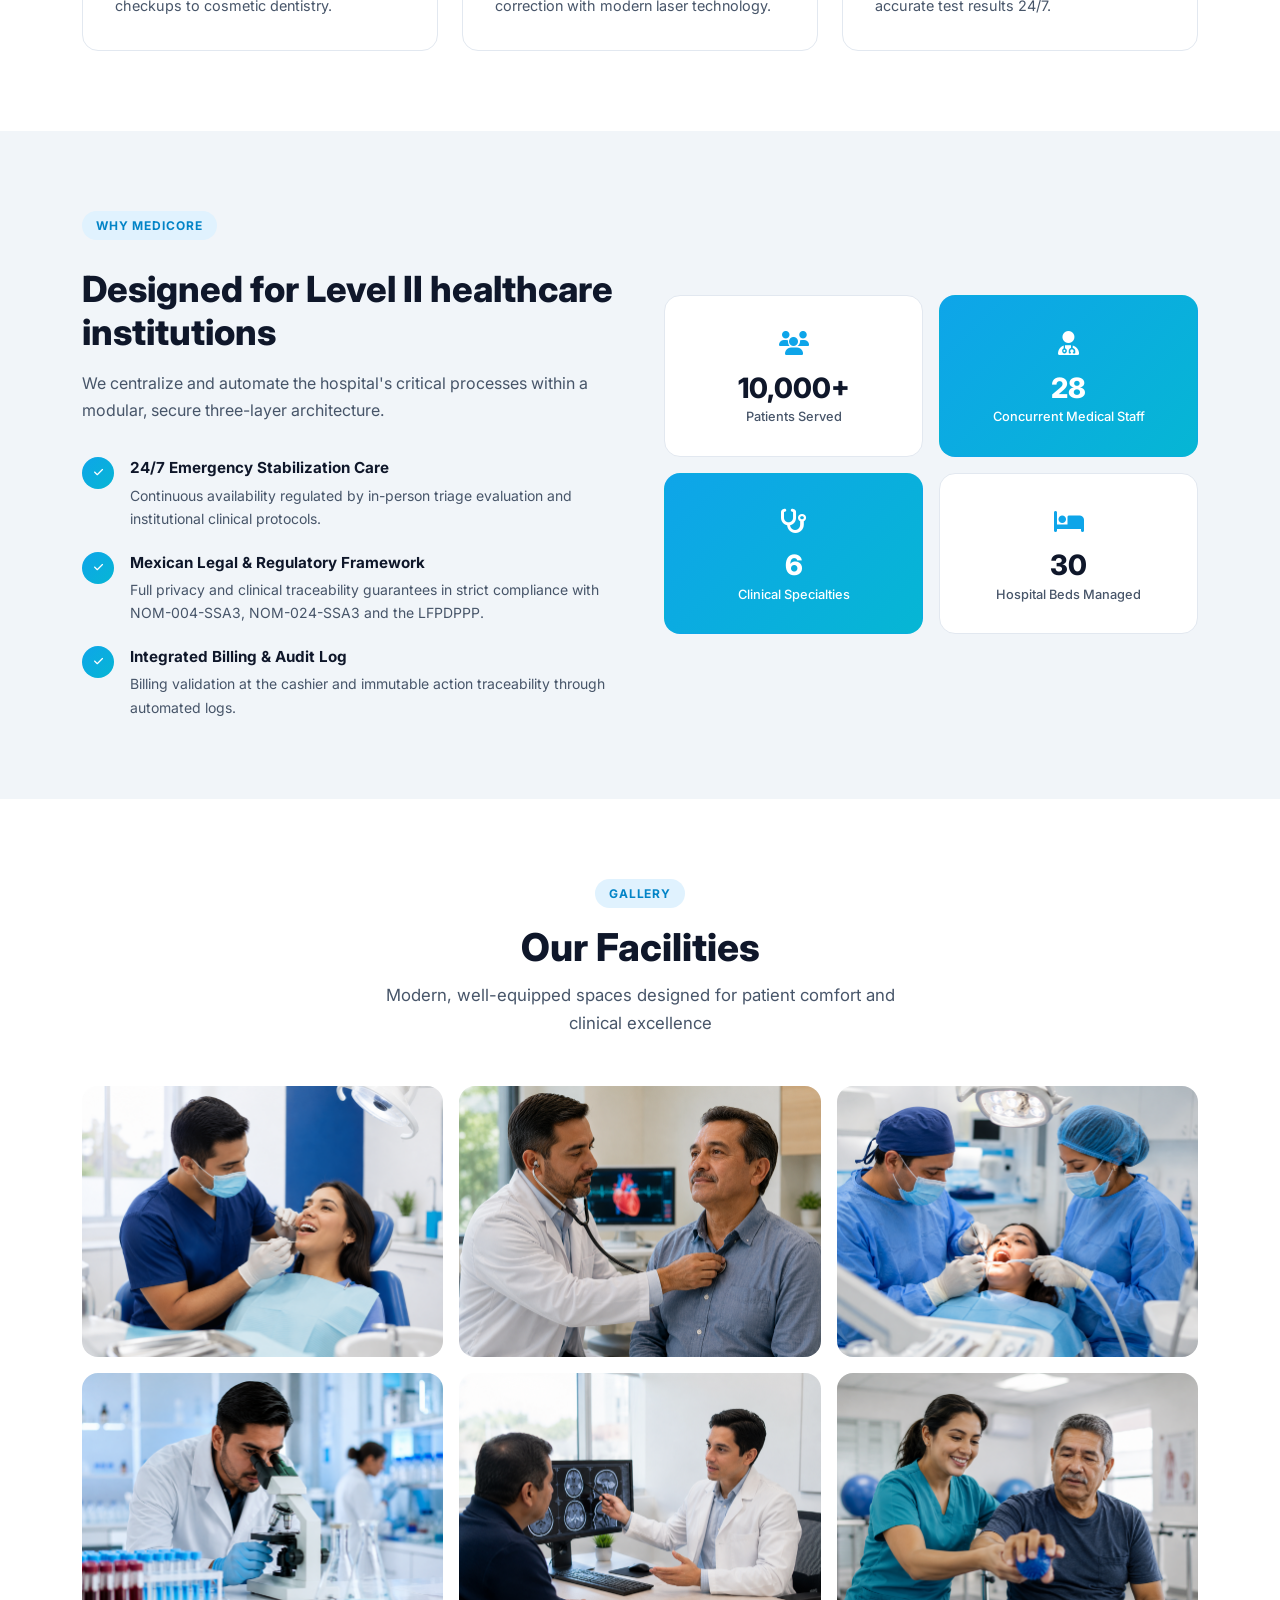
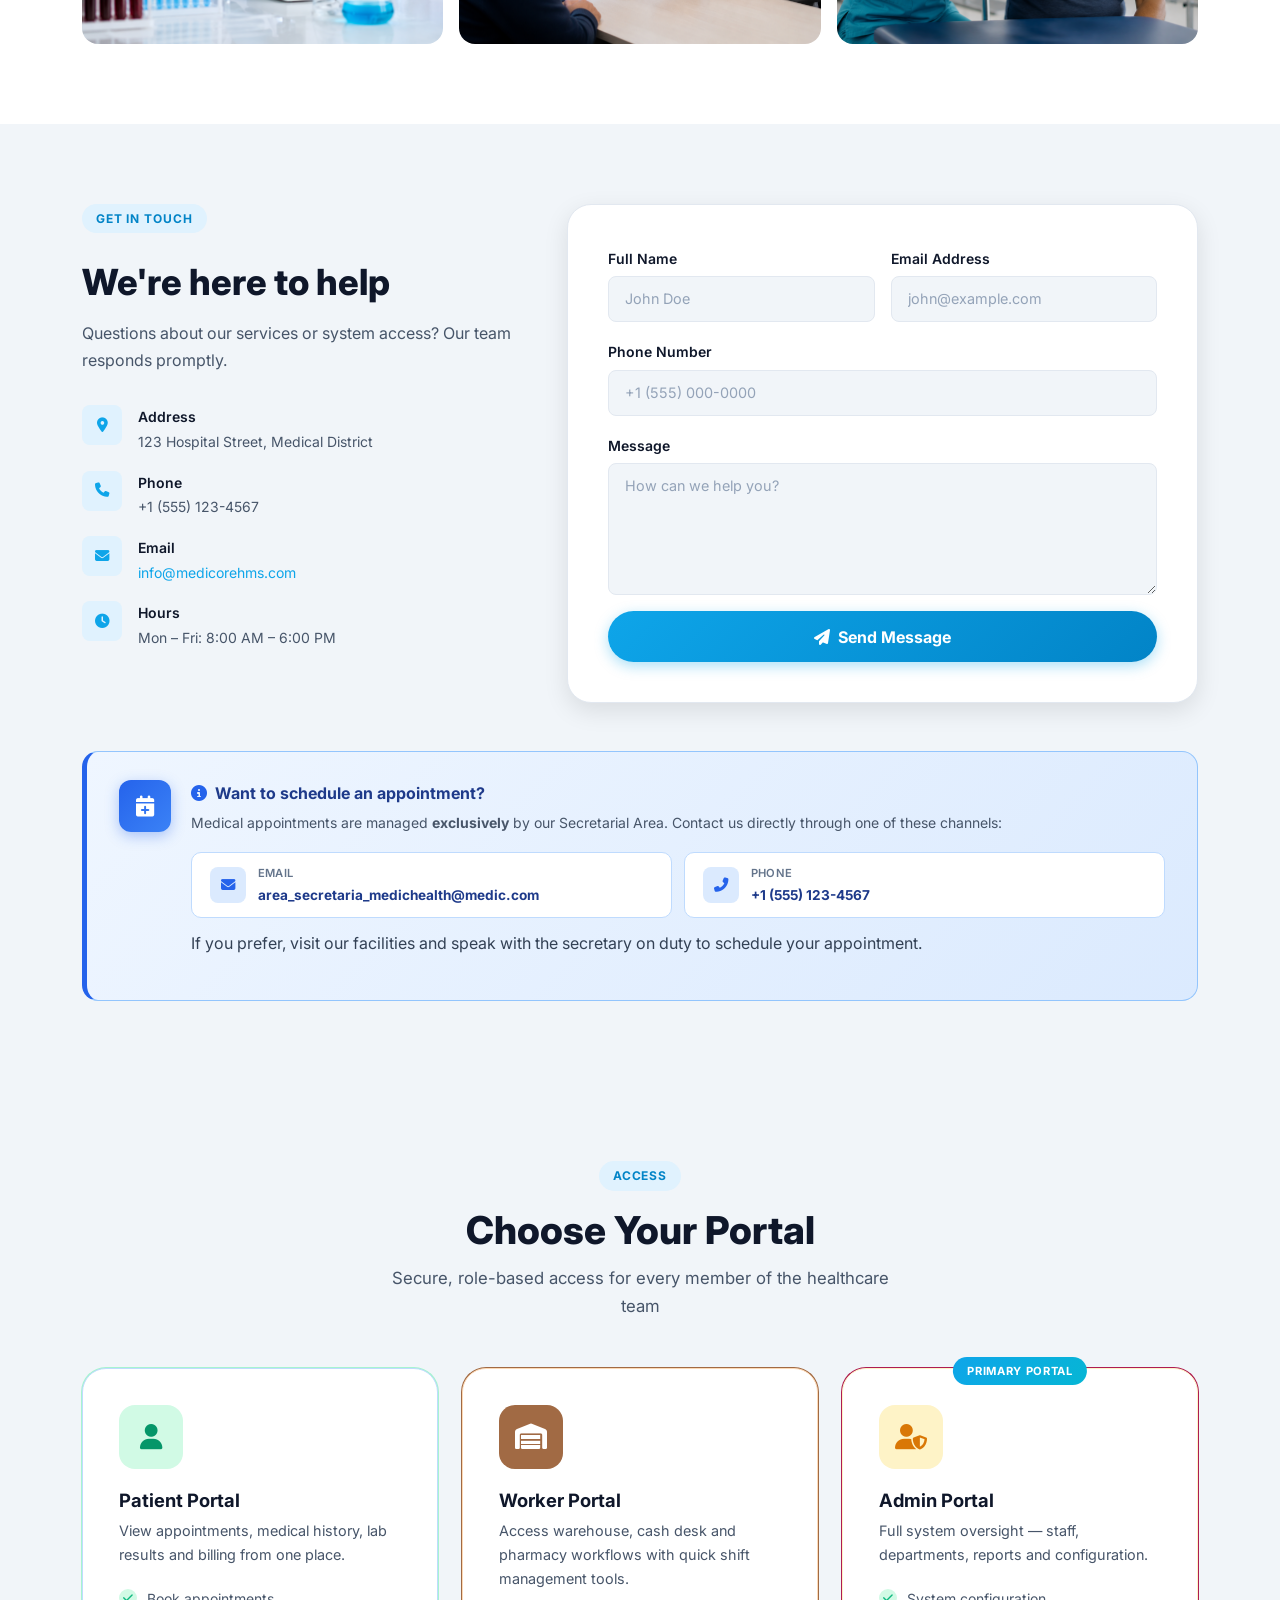
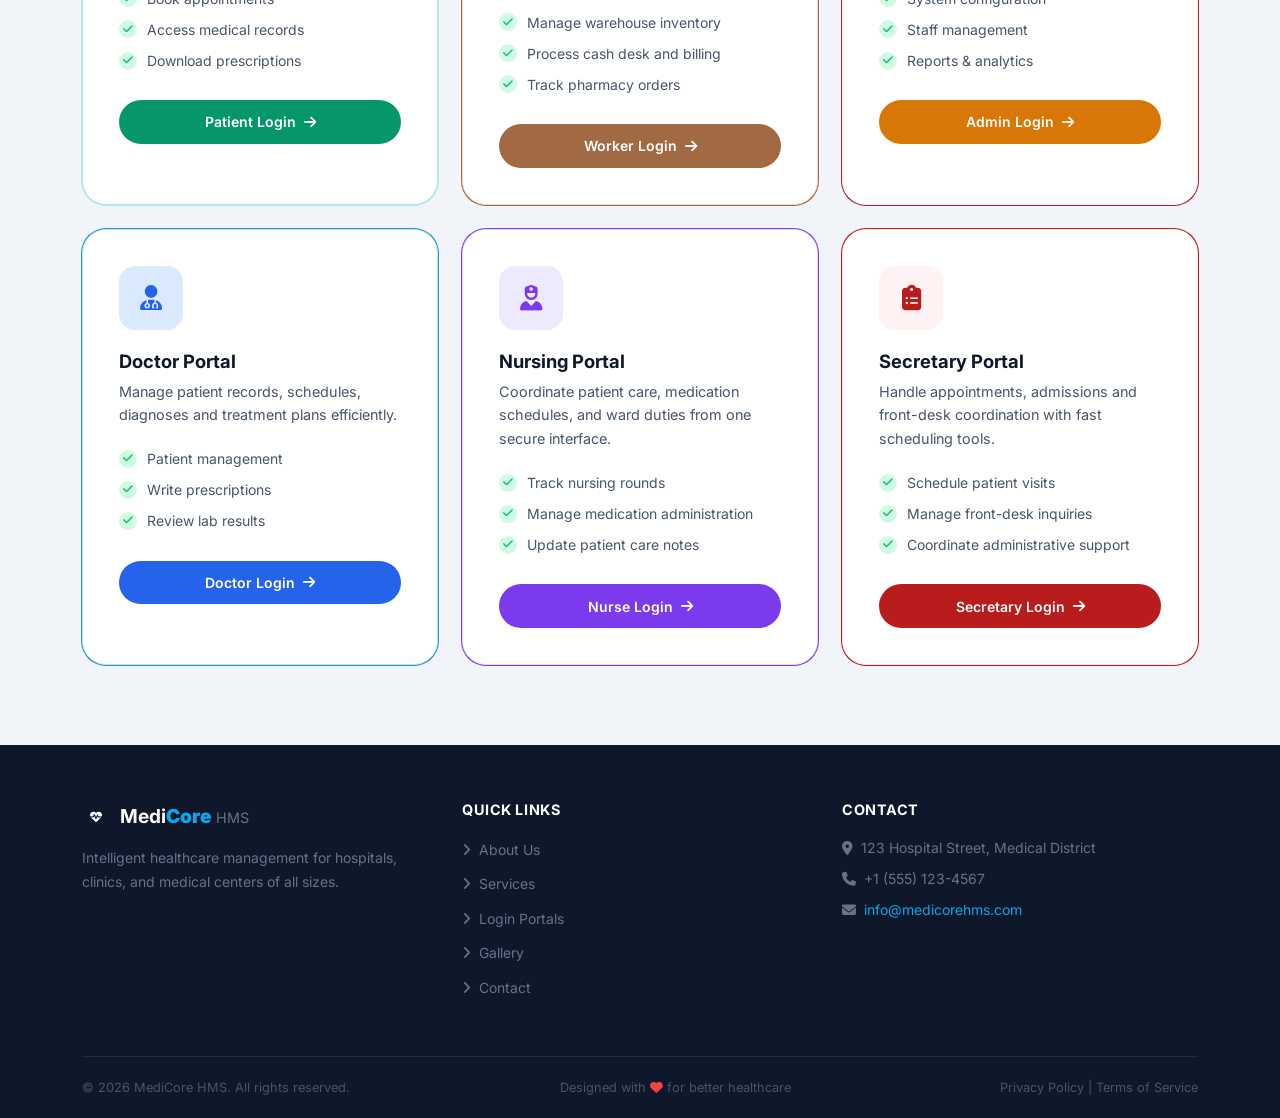
==== commit 8641894c: "cambio de idioma" ====
--- a/index.html
+++ b/index.html
@@ -67,38 +67,38 @@
                 <div class="col-lg-6">
                     <div class="hero-content">
                         <span class="hero-badge">
-                            <i class="fas fa-shield-alt me-2"></i>Plataforma Hospitalaria de Segundo Nivel
+                            <i class="fas fa-shield-alt me-2"></i>Level II Hospital Platform
                         </span>
                         <h1 class="hero-title">
-                            Gestión inteligente,<br>
-                            <span class="text-gradient">mejores resultados.</span>
+                            Intelligent management,<br>
+                            <span class="text-gradient">better outcomes.</span>
                         </h1>
                         <p class="hero-subtitle">
-                            MediCore unifica de forma segura el expediente clínico electrónico, inventarios de farmacia, control de hospitalización y la auditoría administrativa bajo la normativa vigente.
+                            MediCore securely unifies the electronic health record, pharmacy inventories, inpatient management, and administrative auditing under current regulatory standards.
                         </p>
                         <div class="hero-buttons">
                             <a href="#logins" class="btn btn-primary btn-hero">
-                                <i class="fas fa-sign-in-alt me-2"></i>Acceder a Portales
+                                <i class="fas fa-sign-in-alt me-2"></i>Access Portals
                             </a>
                             <a href="#services" class="btn btn-hero-outline">
-                                Explorar Módulos <i class="fas fa-arrow-right ms-2"></i>
+                                Explore Modules <i class="fas fa-arrow-right ms-2"></i>
                             </a>
                         </div>
                         <div class="hero-stats">
                             <div class="hero-stat">
                                 <strong>10K+</strong>
-                                <span>Pacientes Atendidos</span>
+                                <span>Patients Served</span>
                             </div>
                             <div class="hero-stat-divider"></div>
                             <div class="hero-stat">
                                 <strong>28</strong>
-                                <span>Médicos Concurrentes</span>
+                                <span>Concurrent Physicians</span>
                             </div>
                             <div class="footer-brand" style="display: none;"></div>
                             <div class="hero-stat-divider"></div>
                             <div class="hero-stat">
                                 <strong>6</strong>
-                                <span>Especialidades</span>
+                                <span>Specialties</span>
                             </div>
                         </div>
                     </div>
@@ -108,8 +108,8 @@
                         <div class="hero-card-float card-top">
                             <i class="fas fa-user-check text-success"></i>
                             <div>
-                                <strong>Ingreso Registrado</strong>
-                                <span>Validación de Identidad con INE</span>
+                                <strong>Registered Check-in</strong>
+                                <span>Identity validation with national ID</span>
                             </div>
                         </div>
                         <div class="hero-img-wrapper">
@@ -118,8 +118,8 @@
                         <div class="hero-card-float card-bottom">
                             <i class="fas fa-calendar-check text-primary"></i>
                             <div>
-                                <strong>Estatus de Cita Actualizado</strong>
-                                <span>Consulta Atendida · Con Nota Médica</span>
+                                <strong>Appointment Status Updated</strong>
+                                <span>Visit Completed · With Medical Note</span>
                             </div>
                         </div>
                     </div>
@@ -189,29 +189,29 @@
         <div class="container">
             <div class="row align-items-center g-5">
                 <div class="col-lg-6">
-                    <span class="section-tag">Por qué MediCore</span>
-                    <h2 class="stats-heading">Diseñado para instituciones de segundo nivel</h2>
-                    <p class="stats-lead">Centralizamos y automatizamos los procesos críticos del hospital bajo una arquitectura modular y segura de tres capas.</p>
+                    <span class="section-tag">Why MediCore</span>
+                    <h2 class="stats-heading">Designed for Level II healthcare institutions</h2>
+                    <p class="stats-lead">We centralize and automate the hospital's critical processes within a modular, secure three-layer architecture.</p>
                     <div class="about-checklist">
                         <div class="check-item">
                             <span class="check-dot"><i class="fas fa-check"></i></span>
                             <div>
-                                <strong>Atención Estabilizadora de Urgencias 24/7</strong>
-                                <p>Disponibilidad continua regulada estrictamente mediante valoración física y protocolos de Triaje clínico institucional.</p>
+                                <strong>24/7 Emergency Stabilization Care</strong>
+                                <p>Continuous availability regulated by in-person triage evaluation and institutional clinical protocols.</p>
                             </div>
                         </div>
                         <div class="check-item">
                             <span class="check-dot"><i class="fas fa-check"></i></span>
                             <div>
-                                <strong>Marco Legal y Normativo Mexicano</strong>
-                                <p>Garantía total de privacidad y trazabilidad clínica en estricto cumplimiento con la NOM-004-SSA3, NOM-024-SSA3 y la LFPDPPP.</p>
+                                <strong>Mexican Legal & Regulatory Framework</strong>
+                                <p>Full privacy and clinical traceability guarantees in strict compliance with NOM-004-SSA3, NOM-024-SSA3 and the LFPDPPP.</p>
                             </div>
                         </div>
                         <div class="check-item">
                             <span class="check-dot"><i class="fas fa-check"></i></span>
                             <div>
-                                <strong>Facturación Integrada y Log de Auditoría</strong>
-                                <p>Validación de cobros en Caja y trazabilidad de acciones mediante bitácoras automatizadas e inalterables.</p>
+                                <strong>Integrated Billing & Audit Log</strong>
+                                <p>Billing validation at the cashier and immutable action traceability through automated logs.</p>
                             </div>
                         </div>
                     </div>
@@ -221,22 +221,22 @@
                         <div class="stat-card">
                             <div class="stat-icon"><i class="fas fa-users"></i></div>
                             <div class="stat-number">10,000+</div>
-                            <div class="stat-label">Pacientes Atendidos</div>
+                            <div class="stat-label">Patients Served</div>
                         </div>
                         <div class="stat-card stat-accent">
                             <div class="stat-icon"><i class="fas fa-user-md"></i></div>
                             <div class="stat-number">28</div>
-                            <div class="stat-label">Personal Médico Concurrentes</div>
+                            <div class="stat-label">Concurrent Medical Staff</div>
                         </div>
                         <div class="stat-card stat-accent">
                             <div class="stat-icon"><i class="fas fa-stethoscope"></i></div>
                             <div class="stat-number">6</div>
-                            <div class="stat-label">Especialidades Clínicas</div>
+                            <div class="stat-label">Clinical Specialties</div>
                         </div>
                         <div class="stat-card">
                             <div class="stat-icon"><i class="fas fa-bed"></i></div>
                             <div class="stat-number">30</div>
-                            <div class="stat-label">Camas Hospitalarias Controladas</div>
+                            <div class="stat-label">Hospital Beds Managed</div>
                         </div>
                     </div>
                 </div>
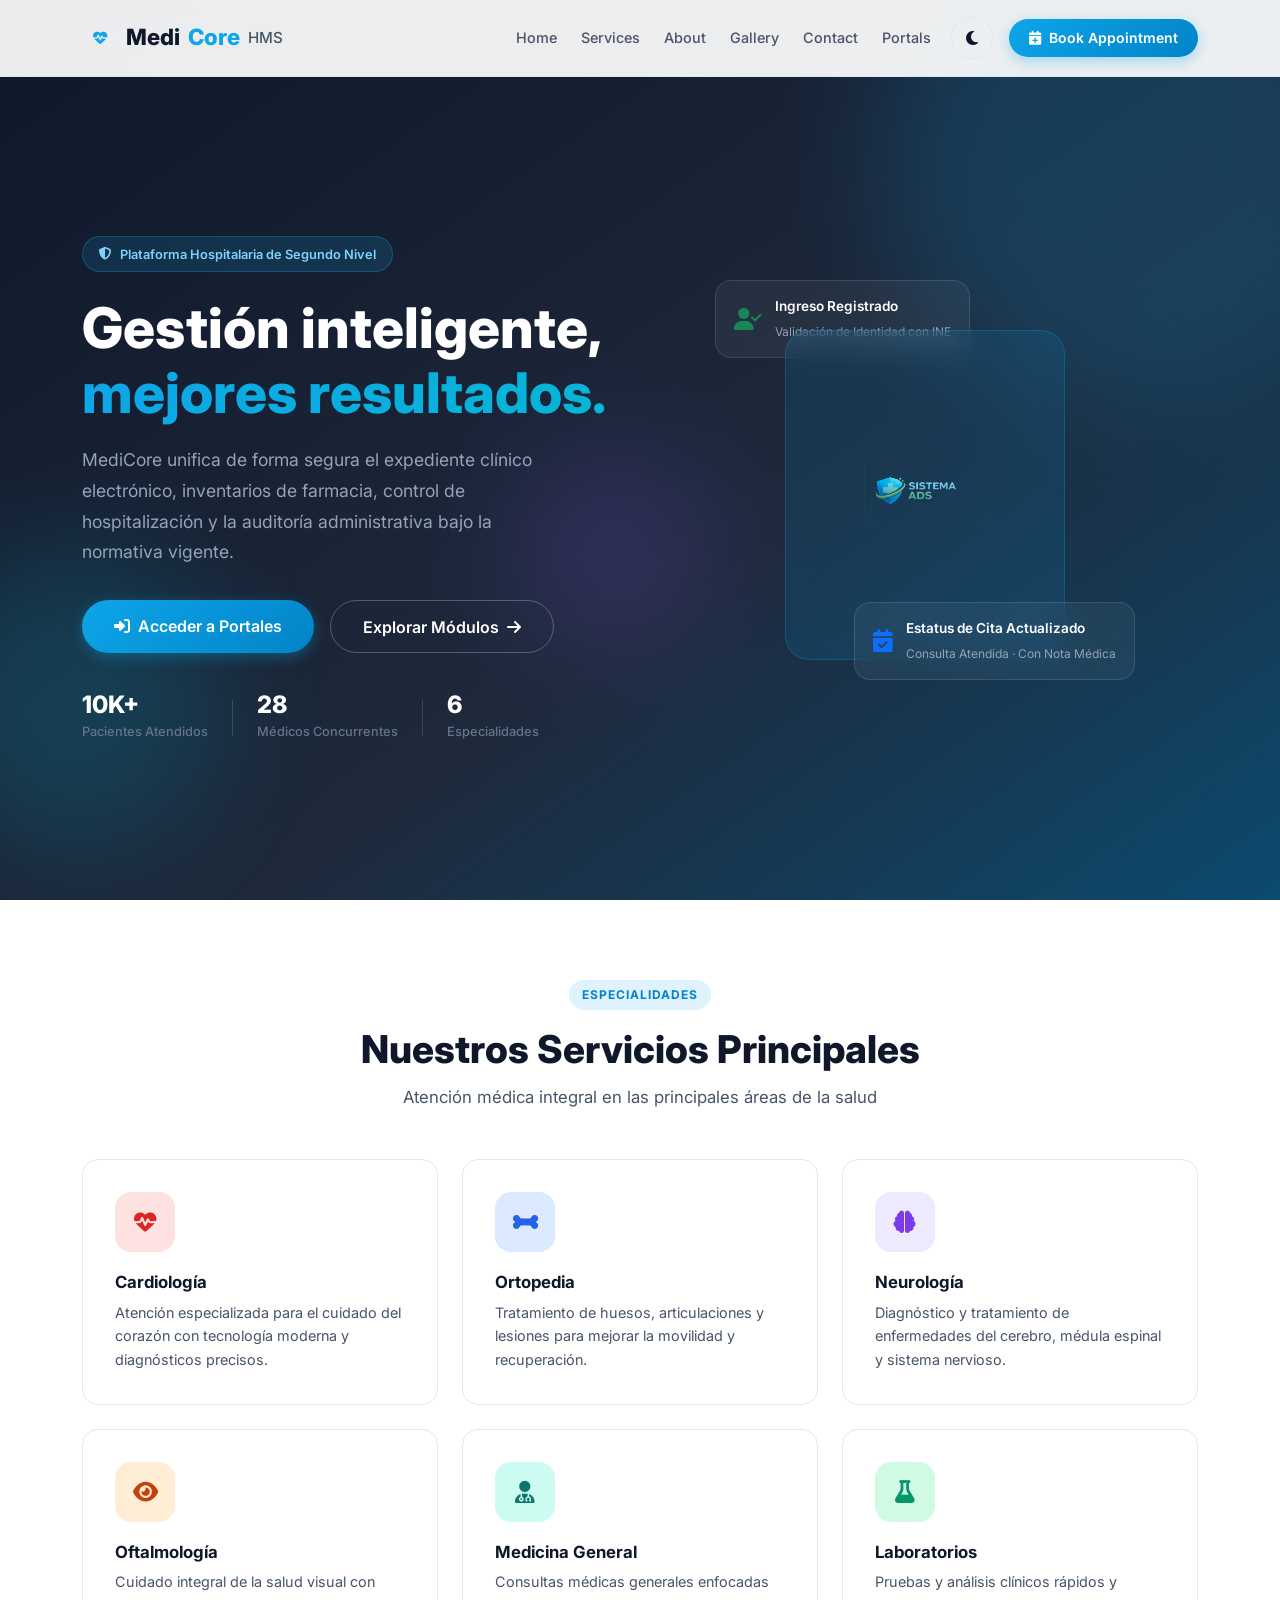
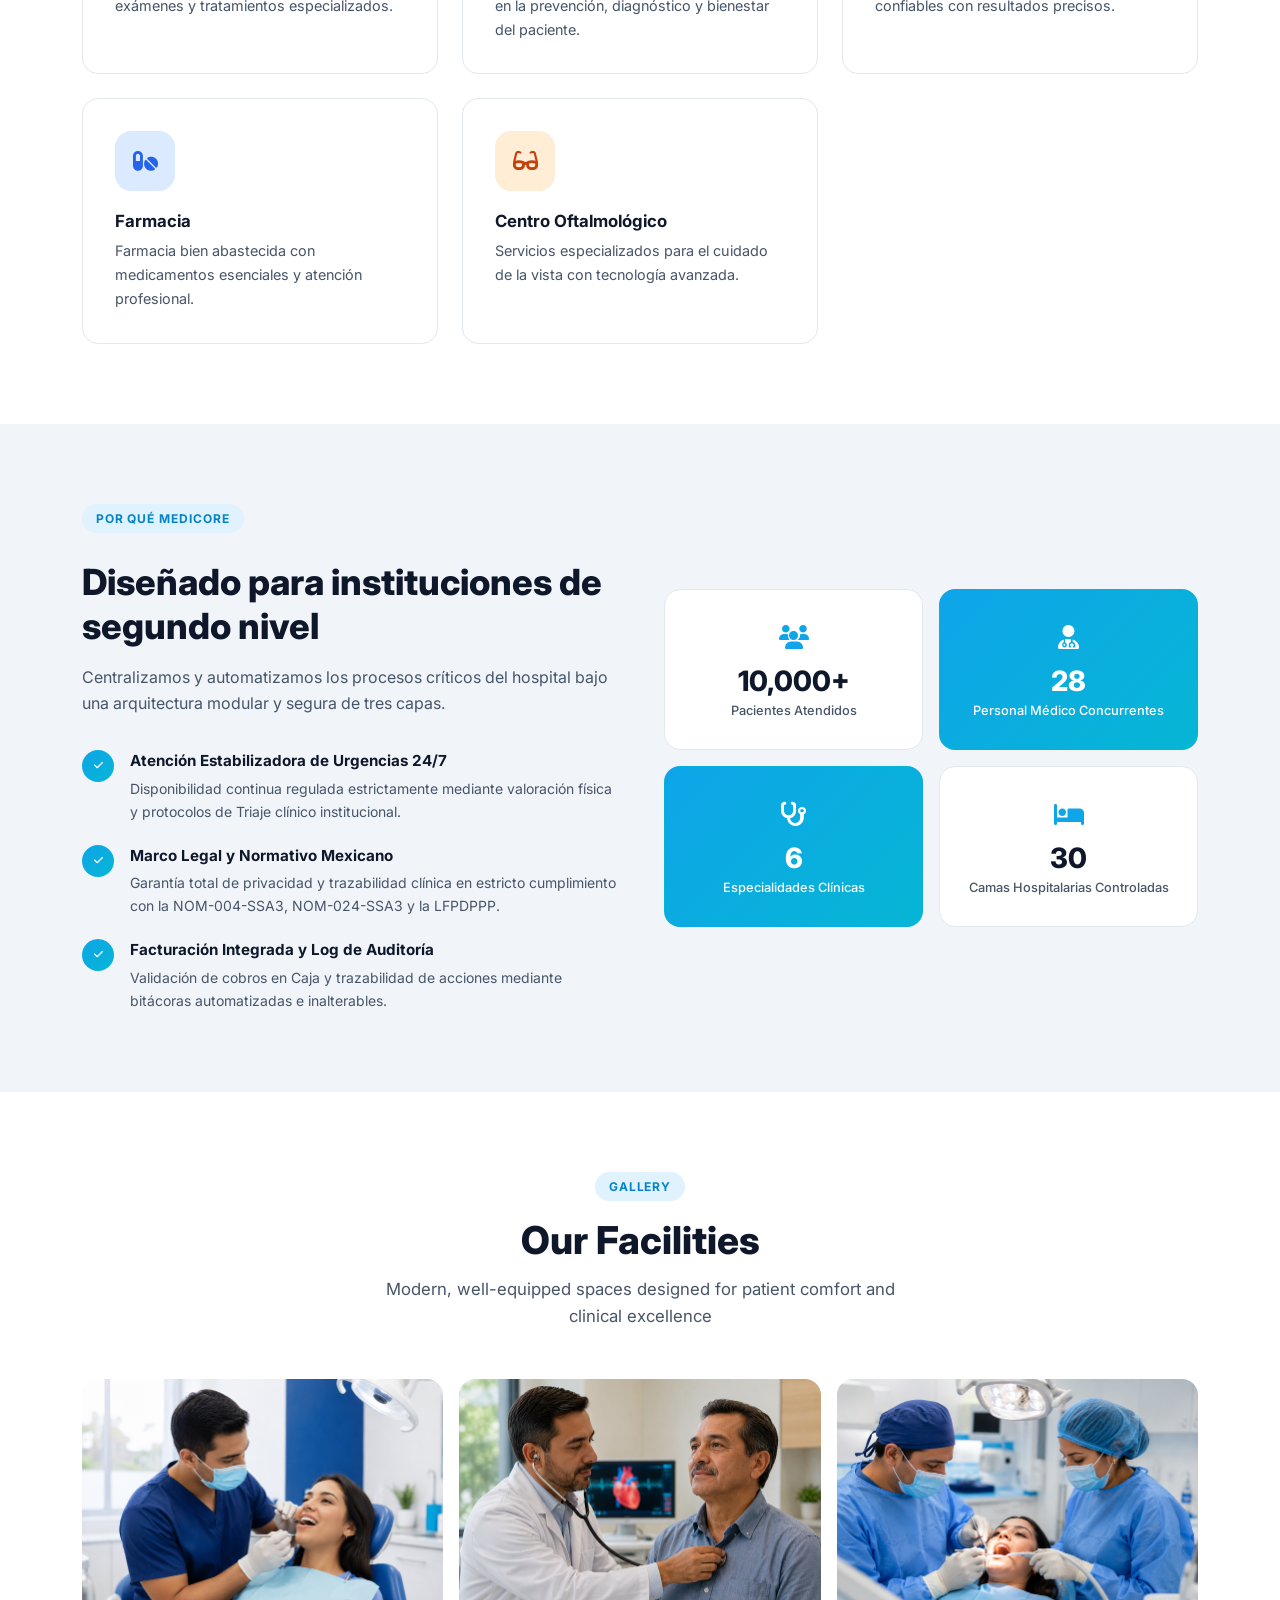
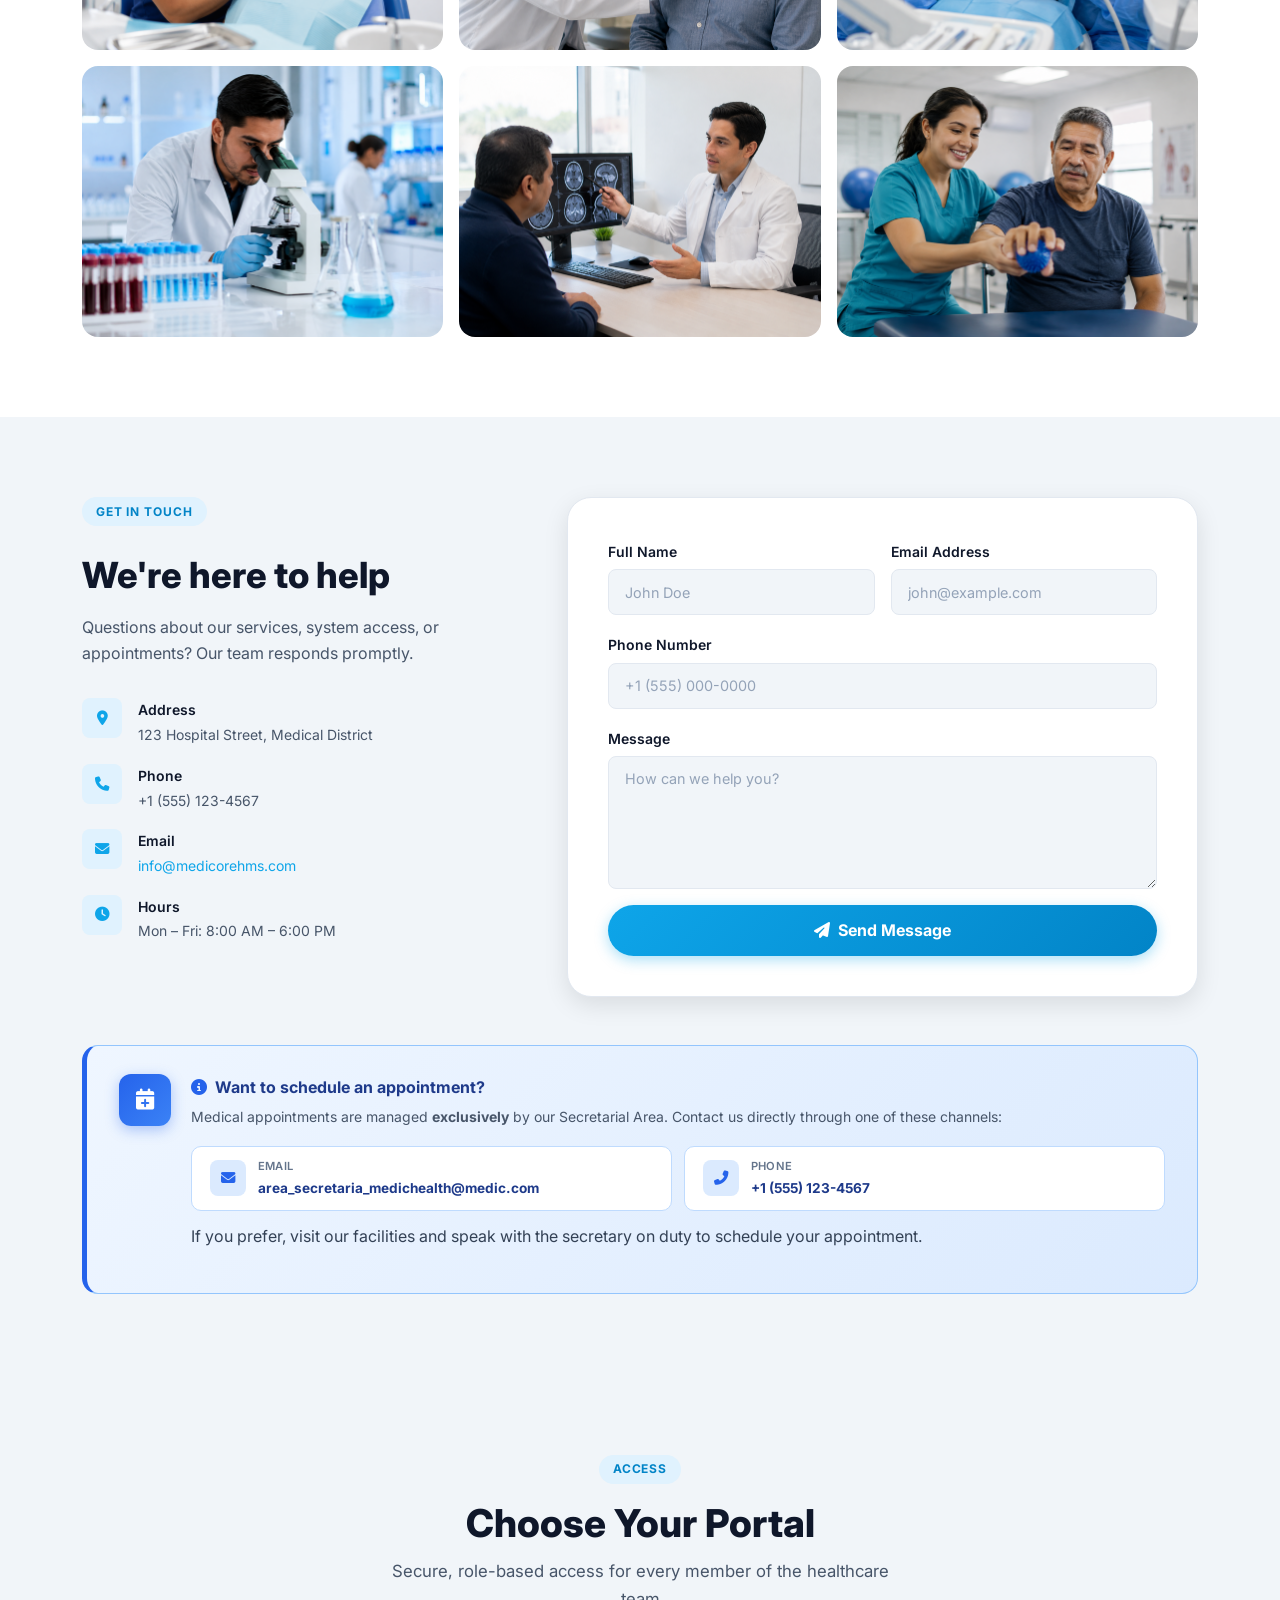
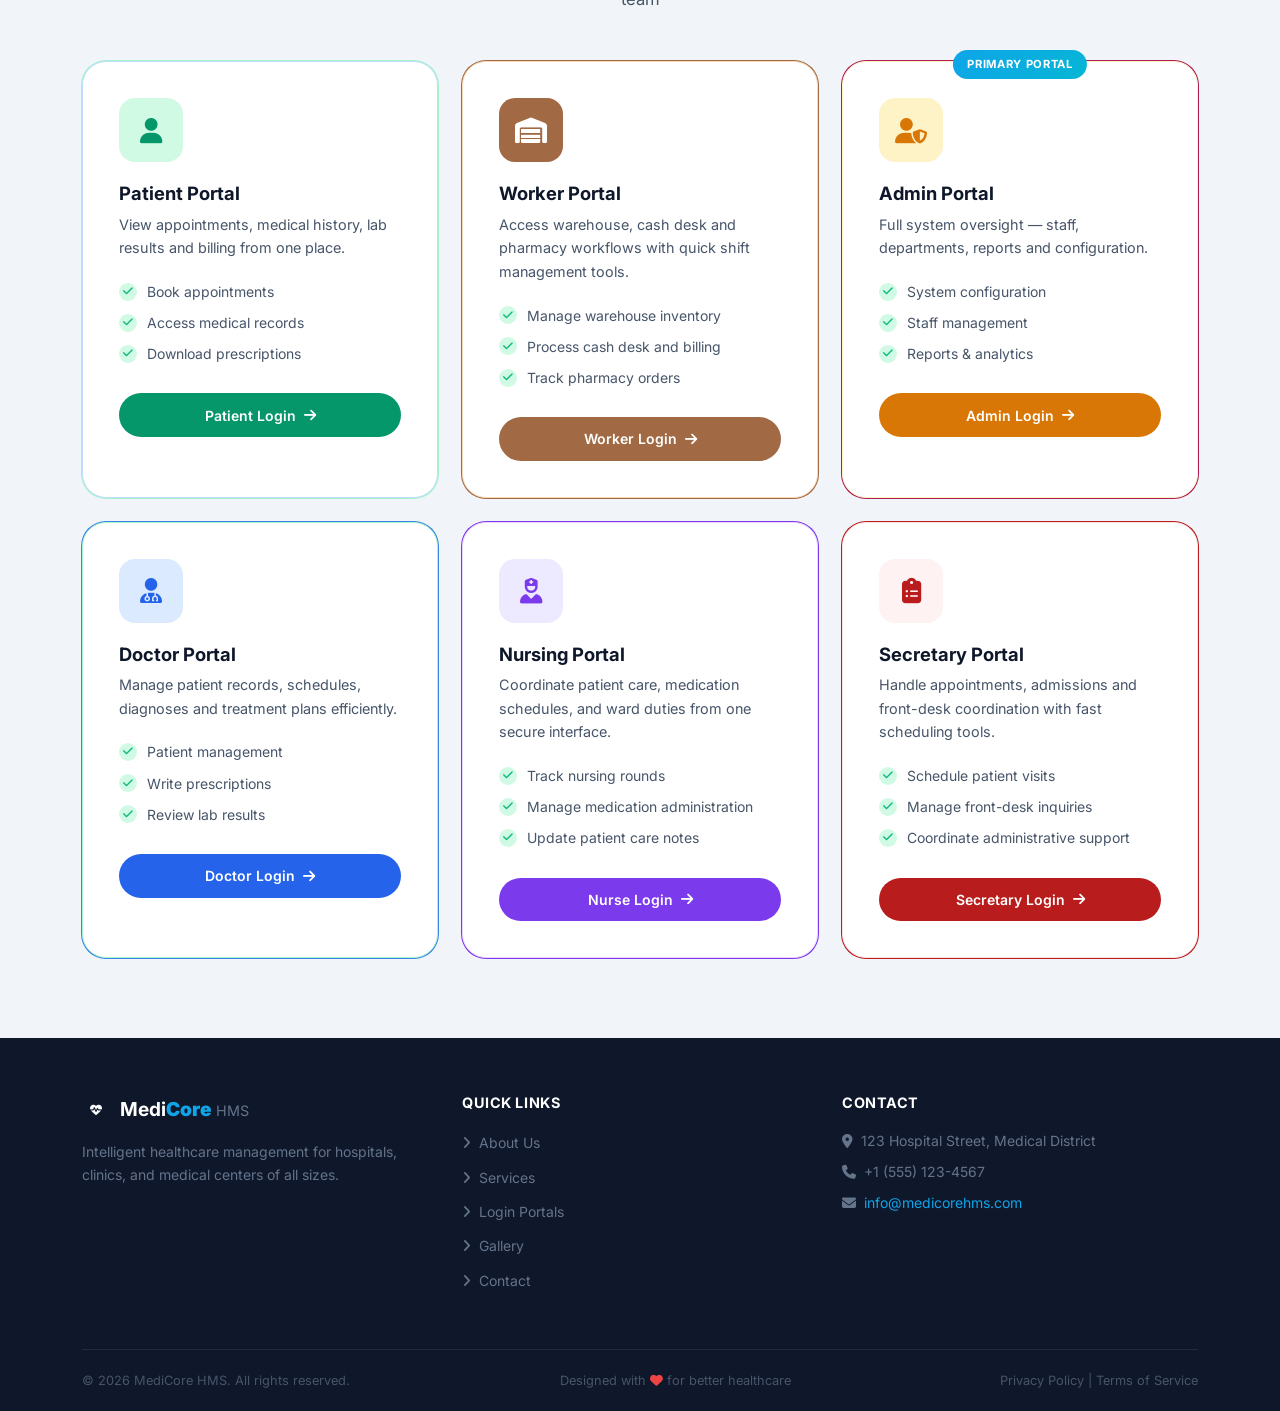
==== commit f7b5a8e4: "key services" ====
--- a/index.html
+++ b/index.html
@@ -67,38 +67,38 @@
                 <div class="col-lg-6">
                     <div class="hero-content">
                         <span class="hero-badge">
-                            <i class="fas fa-shield-alt me-2"></i>Level II Hospital Platform
+                            <i class="fas fa-shield-alt me-2"></i>Plataforma Hospitalaria de Segundo Nivel
                         </span>
                         <h1 class="hero-title">
-                            Intelligent management,<br>
-                            <span class="text-gradient">better outcomes.</span>
+                            Gestión inteligente,<br>
+                            <span class="text-gradient">mejores resultados.</span>
                         </h1>
                         <p class="hero-subtitle">
-                            MediCore securely unifies the electronic health record, pharmacy inventories, inpatient management, and administrative auditing under current regulatory standards.
+                            MediCore unifica de forma segura el expediente clínico electrónico, inventarios de farmacia, control de hospitalización y la auditoría administrativa bajo la normativa vigente.
                         </p>
                         <div class="hero-buttons">
                             <a href="#logins" class="btn btn-primary btn-hero">
-                                <i class="fas fa-sign-in-alt me-2"></i>Access Portals
+                                <i class="fas fa-sign-in-alt me-2"></i>Acceder a Portales
                             </a>
                             <a href="#services" class="btn btn-hero-outline">
-                                Explore Modules <i class="fas fa-arrow-right ms-2"></i>
+                                Explorar Módulos <i class="fas fa-arrow-right ms-2"></i>
                             </a>
                         </div>
                         <div class="hero-stats">
                             <div class="hero-stat">
                                 <strong>10K+</strong>
-                                <span>Patients Served</span>
+                                <span>Pacientes Atendidos</span>
                             </div>
                             <div class="hero-stat-divider"></div>
                             <div class="hero-stat">
                                 <strong>28</strong>
-                                <span>Concurrent Physicians</span>
+                                <span>Médicos Concurrentes</span>
                             </div>
                             <div class="footer-brand" style="display: none;"></div>
                             <div class="hero-stat-divider"></div>
                             <div class="hero-stat">
                                 <strong>6</strong>
-                                <span>Specialties</span>
+                                <span>Especialidades</span>
                             </div>
                         </div>
                     </div>
@@ -108,8 +108,8 @@
                         <div class="hero-card-float card-top">
                             <i class="fas fa-user-check text-success"></i>
                             <div>
-                                <strong>Registered Check-in</strong>
-                                <span>Identity validation with national ID</span>
+                                <strong>Ingreso Registrado</strong>
+                                <span>Validación de Identidad con INE</span>
                             </div>
                         </div>
                         <div class="hero-img-wrapper">
@@ -118,8 +118,8 @@
                         <div class="hero-card-float card-bottom">
                             <i class="fas fa-calendar-check text-primary"></i>
                             <div>
-                                <strong>Appointment Status Updated</strong>
-                                <span>Visit Completed · With Medical Note</span>
+                                <strong>Estatus de Cita Actualizado</strong>
+                                <span>Consulta Atendida · Con Nota Médica</span>
                             </div>
                         </div>
                     </div>
@@ -129,89 +129,134 @@
     </section>
 
     <!-- ══ SERVICES ══ -->
-    <section id="services" class="services-section">
-        <div class="container">
-            <div class="section-title">
-                <span class="section-tag">Specialties</span>
-                <h2>Our Key Services</h2>
-                <p>Comprehensive healthcare across all major medical disciplines</p>
-            </div>
-
-            <div class="row g-4">
-                <div class="col-lg-4 col-md-6">
-                    <div class="service-card">
-                        <div class="service-icon sc-red"><i class="fas fa-heartbeat"></i></div>
-                        <h5>Cardiology</h5>
-                        <p>Advanced cardiac diagnostics and treatment with state-of-the-art equipment.</p>
-                    </div>
-                </div>
-                <div class="col-lg-4 col-md-6">
-                    <div class="service-card">
-                        <div class="service-icon sc-blue"><i class="fas fa-bone"></i></div>
-                        <h5>Orthopedics</h5>
-                        <p>Expert bone and joint care, from fractures to complex reconstructive surgeries.</p>
-                    </div>
-                </div>
-                <div class="col-lg-4 col-md-6">
-                    <div class="service-card">
-                        <div class="service-icon sc-purple"><i class="fas fa-brain"></i></div>
-                        <h5>Neurology</h5>
-                        <p>Specialized care for brain and nervous system disorders from expert neurologists.</p>
-                    </div>
-                </div>
-                <div class="col-lg-4 col-md-6">
-                    <div class="service-card">
-                        <div class="service-icon sc-teal"><i class="fas fa-tooth"></i></div>
-                        <h5>Dental Care</h5>
-                        <p>Complete dental services from routine checkups to cosmetic dentistry.</p>
-                    </div>
-                </div>
-                <div class="col-lg-4 col-md-6">
-                    <div class="service-card">
-                        <div class="service-icon sc-orange"><i class="fas fa-eye"></i></div>
-                        <h5>Ophthalmology</h5>
-                        <p>Comprehensive eye care and vision correction with modern laser technology.</p>
-                    </div>
-                </div>
-                <div class="col-lg-4 col-md-6">
-                    <div class="service-card">
-                        <div class="service-icon sc-green"><i class="fas fa-flask"></i></div>
-                        <h5>Laboratory</h5>
-                        <p>Certified diagnostic lab delivering fast and accurate test results 24/7.</p>
-                    </div>
-                </div>
-            </div>
-        </div>
-    </section>
+<section id="services" class="services-section">
+    <div class="container">
+        <div class="section-title">
+            <span class="section-tag">Especialidades</span>
+            <h2>Nuestros Servicios Principales</h2>
+            <p>Atención médica integral en las principales áreas de la salud</p>
+        </div>
+
+        <div class="row g-4">
+            <!-- Cardiologia -->
+            <div class="col-lg-4 col-md-6">
+                <div class="service-card">
+                    <div class="service-icon sc-red">
+                        <i class="fas fa-heartbeat"></i>
+                    </div>
+                    <h5>Cardiología</h5>
+                    <p>Atención especializada para el cuidado del corazón con tecnología moderna y diagnósticos precisos.</p>
+                </div>
+            </div>
+
+            <!-- Ortopedia -->
+            <div class="col-lg-4 col-md-6">
+                <div class="service-card">
+                    <div class="service-icon sc-blue">
+                        <i class="fas fa-bone"></i>
+                    </div>
+                    <h5>Ortopedia</h5>
+                    <p>Tratamiento de huesos, articulaciones y lesiones para mejorar la movilidad y recuperación.</p>
+                </div>
+            </div>
+
+            <!-- Neurologia -->
+            <div class="col-lg-4 col-md-6">
+                <div class="service-card">
+                    <div class="service-icon sc-purple">
+                        <i class="fas fa-brain"></i>
+                    </div>
+                    <h5>Neurología</h5>
+                    <p>Diagnóstico y tratamiento de enfermedades del cerebro, médula espinal y sistema nervioso.</p>
+                </div>
+            </div>
+
+            <!-- Oftalmologia -->
+            <div class="col-lg-4 col-md-6">
+                <div class="service-card">
+                    <div class="service-icon sc-orange">
+                        <i class="fas fa-eye"></i>
+                    </div>
+                    <h5>Oftalmología</h5>
+                    <p>Cuidado integral de la salud visual con exámenes y tratamientos especializados.</p>
+                </div>
+            </div>
+
+            <!-- Medicina General -->
+            <div class="col-lg-4 col-md-6">
+                <div class="service-card">
+                    <div class="service-icon sc-teal">
+                        <i class="fas fa-user-doctor"></i>
+                    </div>
+                    <h5>Medicina General</h5>
+                    <p>Consultas médicas generales enfocadas en la prevención, diagnóstico y bienestar del paciente.</p>
+                </div>
+            </div>
+
+            <!-- Laboratorio -->
+            <div class="col-lg-4 col-md-6">
+                <div class="service-card">
+                    <div class="service-icon sc-green">
+                        <i class="fas fa-flask"></i>
+                    </div>
+                    <h5>Laboratorios</h5>
+                    <p>Pruebas y análisis clínicos rápidos y confiables con resultados precisos.</p>
+                </div>
+            </div>
+
+            <!-- Farmacia -->
+            <div class="col-lg-4 col-md-6">
+                <div class="service-card">
+                    <div class="service-icon sc-blue">
+                        <i class="fas fa-pills"></i>
+                    </div>
+                    <h5>Farmacia</h5>
+                    <p>Farmacia bien abastecida con medicamentos esenciales y atención profesional.</p>
+                </div>
+            </div>
+
+            <!-- Centro Oftalmologico -->
+            <div class="col-lg-4 col-md-6">
+                <div class="service-card">
+                    <div class="service-icon sc-orange">
+                        <i class="fas fa-glasses"></i>
+                    </div>
+                    <h5>Centro Oftalmológico</h5>
+                    <p>Servicios especializados para el cuidado de la vista con tecnología avanzada.</p>
+                </div>
+            </div>
+        </div>
+    </div>
+</section>
 
     <!-- ══ STATS / ABOUT ══ -->
 <section id="stats" class="stats-section">
         <div class="container">
             <div class="row align-items-center g-5">
                 <div class="col-lg-6">
-                    <span class="section-tag">Why MediCore</span>
-                    <h2 class="stats-heading">Designed for Level II healthcare institutions</h2>
-                    <p class="stats-lead">We centralize and automate the hospital's critical processes within a modular, secure three-layer architecture.</p>
+                    <span class="section-tag">Por qué MediCore</span>
+                    <h2 class="stats-heading">Diseñado para instituciones de segundo nivel</h2>
+                    <p class="stats-lead">Centralizamos y automatizamos los procesos críticos del hospital bajo una arquitectura modular y segura de tres capas.</p>
                     <div class="about-checklist">
                         <div class="check-item">
                             <span class="check-dot"><i class="fas fa-check"></i></span>
                             <div>
-                                <strong>24/7 Emergency Stabilization Care</strong>
-                                <p>Continuous availability regulated by in-person triage evaluation and institutional clinical protocols.</p>
+                                <strong>Atención Estabilizadora de Urgencias 24/7</strong>
+                                <p>Disponibilidad continua regulada estrictamente mediante valoración física y protocolos de Triaje clínico institucional.</p>
                             </div>
                         </div>
                         <div class="check-item">
                             <span class="check-dot"><i class="fas fa-check"></i></span>
                             <div>
-                                <strong>Mexican Legal & Regulatory Framework</strong>
-                                <p>Full privacy and clinical traceability guarantees in strict compliance with NOM-004-SSA3, NOM-024-SSA3 and the LFPDPPP.</p>
+                                <strong>Marco Legal y Normativo Mexicano</strong>
+                                <p>Garantía total de privacidad y trazabilidad clínica en estricto cumplimiento con la NOM-004-SSA3, NOM-024-SSA3 y la LFPDPPP.</p>
                             </div>
                         </div>
                         <div class="check-item">
                             <span class="check-dot"><i class="fas fa-check"></i></span>
                             <div>
-                                <strong>Integrated Billing & Audit Log</strong>
-                                <p>Billing validation at the cashier and immutable action traceability through automated logs.</p>
+                                <strong>Facturación Integrada y Log de Auditoría</strong>
+                                <p>Validación de cobros en Caja y trazabilidad de acciones mediante bitácoras automatizadas e inalterables.</p>
                             </div>
                         </div>
                     </div>
@@ -221,22 +266,22 @@
                         <div class="stat-card">
                             <div class="stat-icon"><i class="fas fa-users"></i></div>
                             <div class="stat-number">10,000+</div>
-                            <div class="stat-label">Patients Served</div>
+                            <div class="stat-label">Pacientes Atendidos</div>
                         </div>
                         <div class="stat-card stat-accent">
                             <div class="stat-icon"><i class="fas fa-user-md"></i></div>
                             <div class="stat-number">28</div>
-                            <div class="stat-label">Concurrent Medical Staff</div>
+                            <div class="stat-label">Personal Médico Concurrentes</div>
                         </div>
                         <div class="stat-card stat-accent">
                             <div class="stat-icon"><i class="fas fa-stethoscope"></i></div>
                             <div class="stat-number">6</div>
-                            <div class="stat-label">Clinical Specialties</div>
+                            <div class="stat-label">Especialidades Clínicas</div>
                         </div>
                         <div class="stat-card">
                             <div class="stat-icon"><i class="fas fa-bed"></i></div>
                             <div class="stat-number">30</div>
-                            <div class="stat-label">Hospital Beds Managed</div>
+                            <div class="stat-label">Camas Hospitalarias Controladas</div>
                         </div>
                     </div>
                 </div>
@@ -301,7 +346,7 @@
                 <div class="col-lg-5">
                     <span class="section-tag">Get in Touch</span>
                     <h2 class="contact-heading">We're here to help</h2>
-                    <p class="contact-lead">Questions about our services or system access? Our team responds promptly.</p>
+                    <p class="contact-lead">Questions about our services, system access, or appointments? Our team responds promptly.</p>
 
                     <div class="contact-info-list">
                         <div class="contact-info-item">
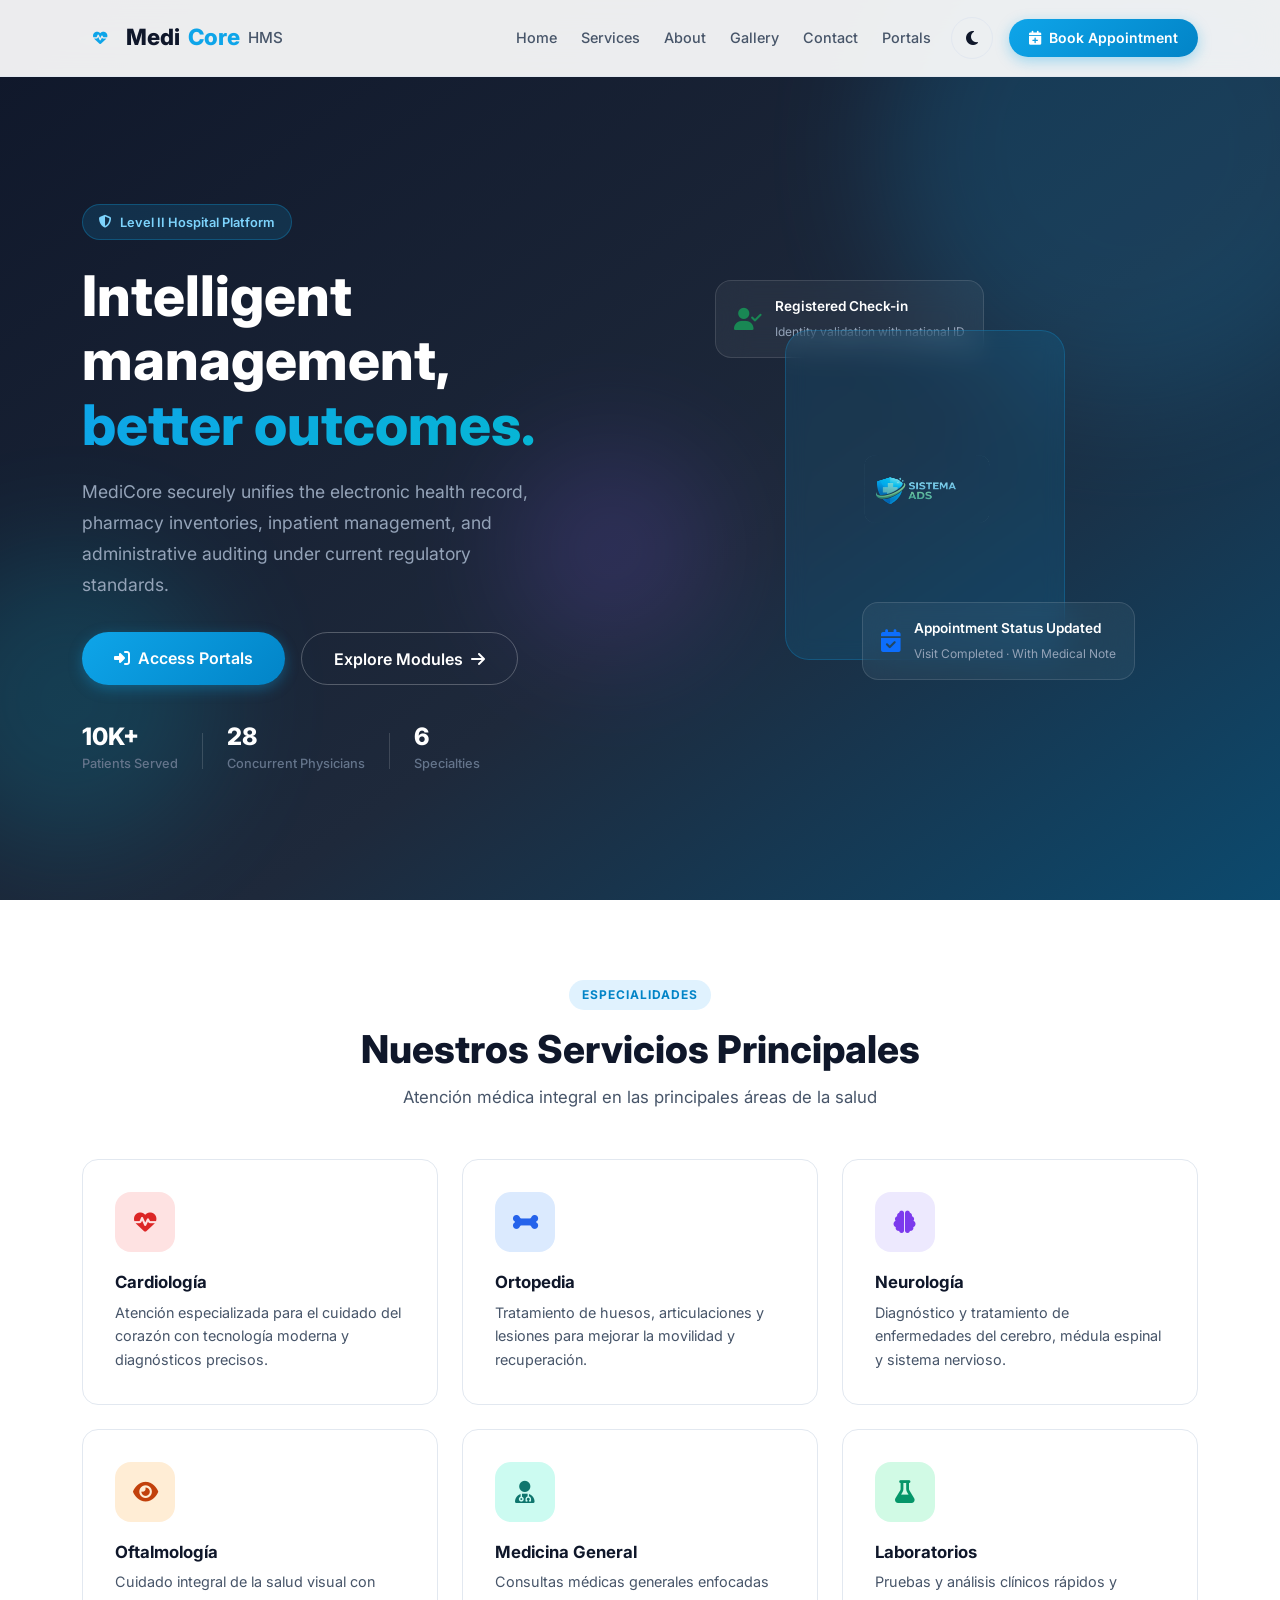
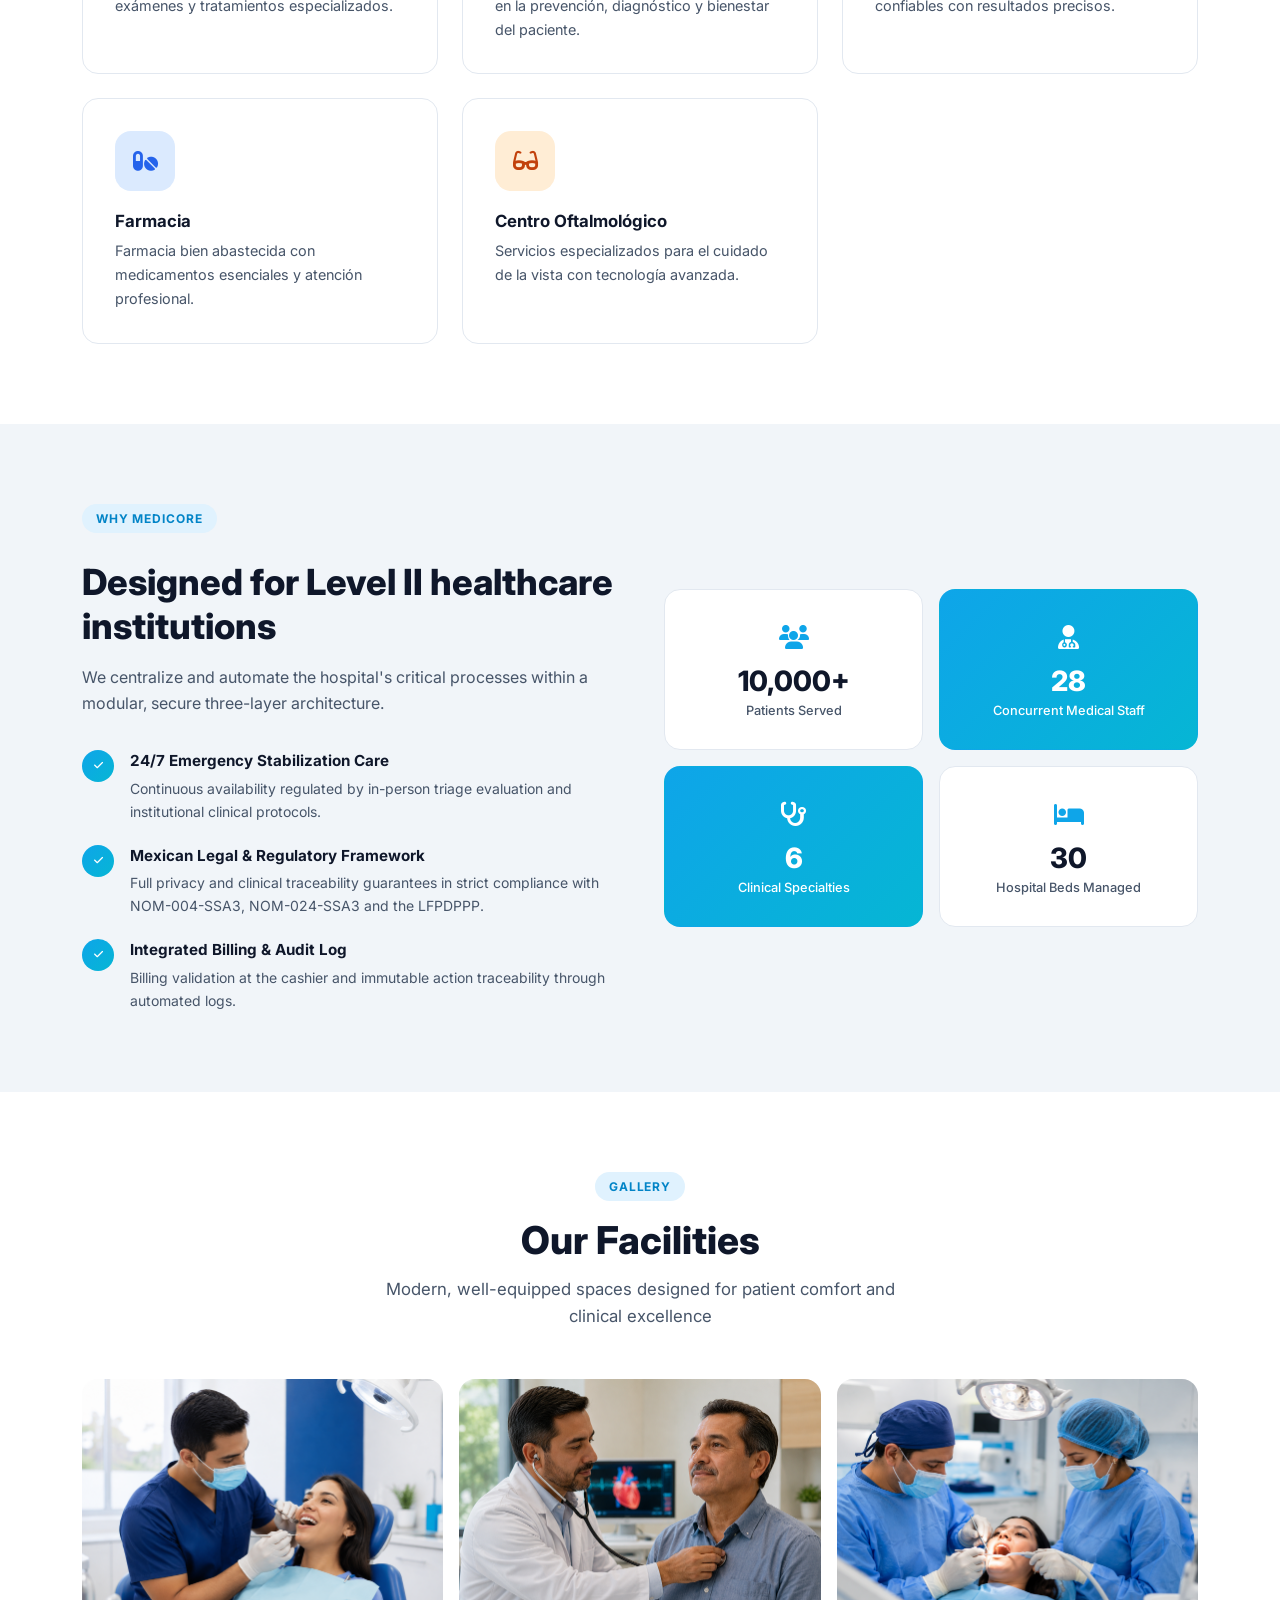
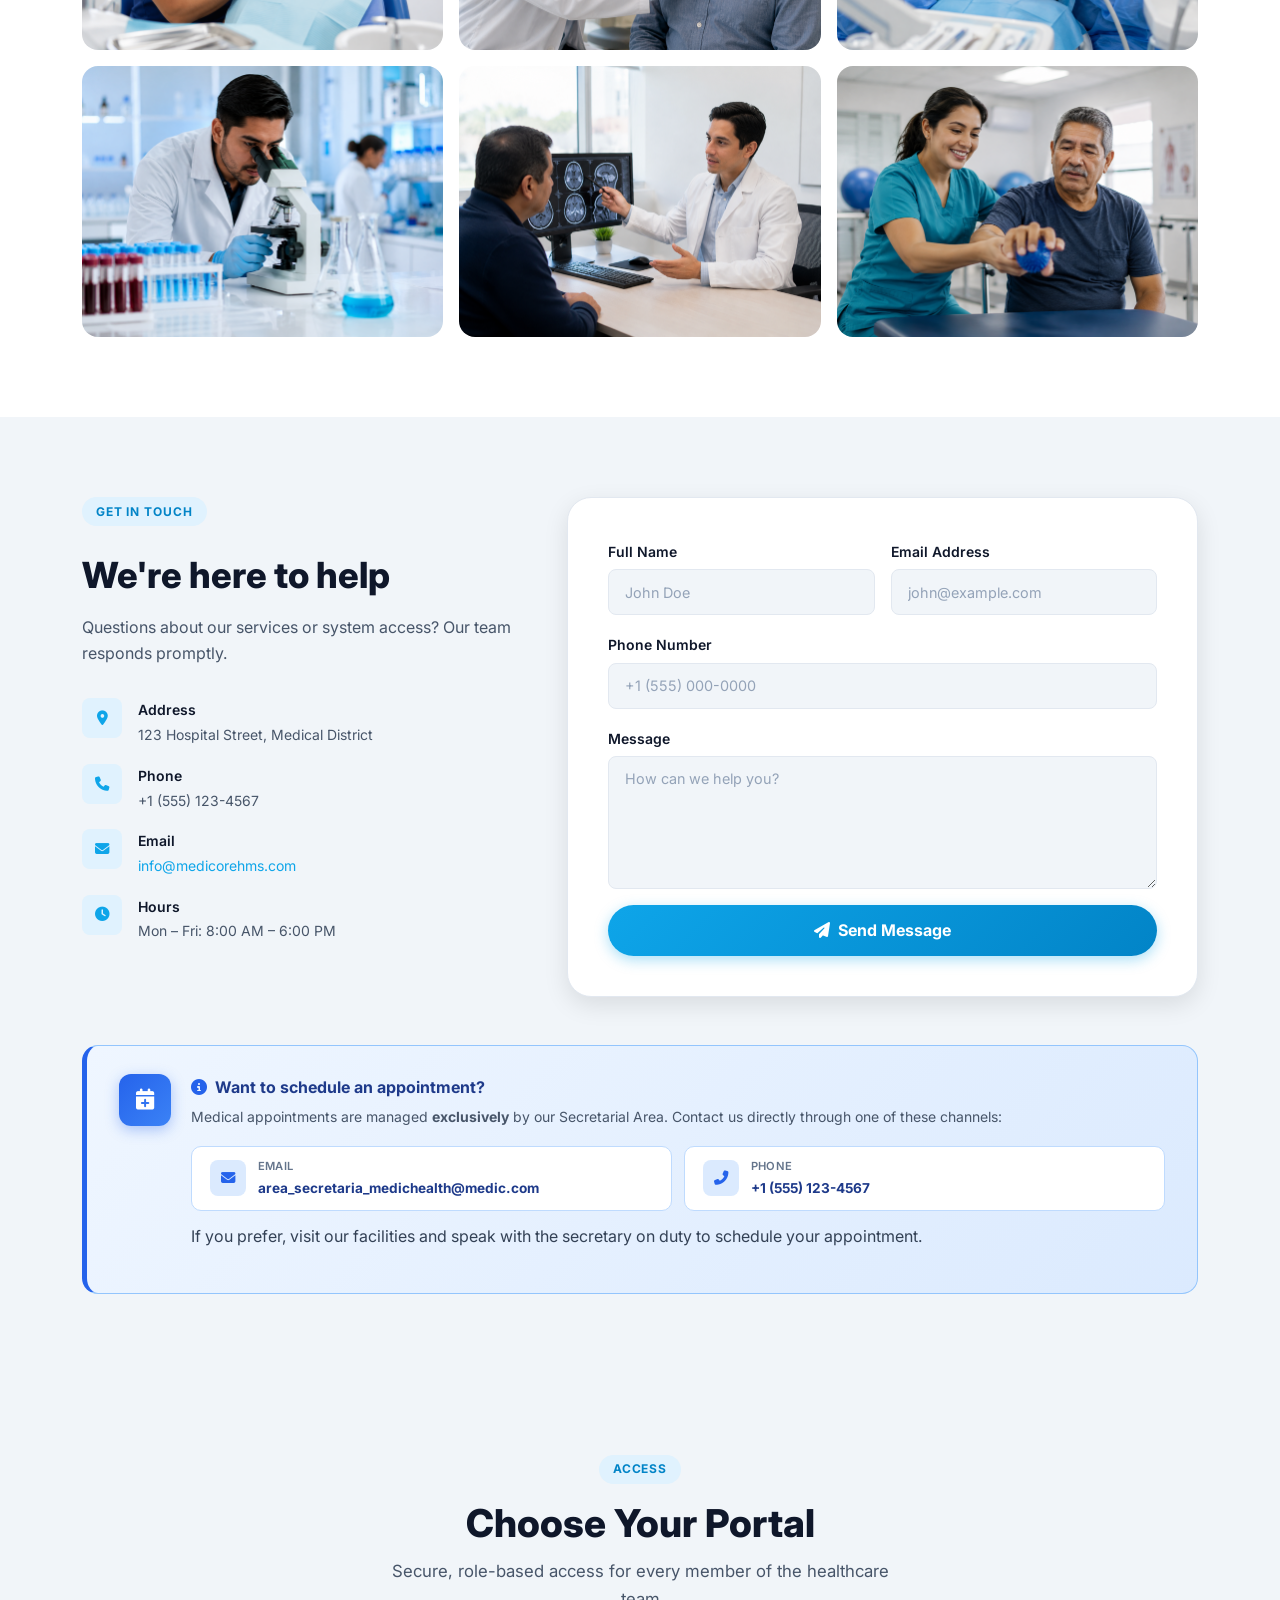
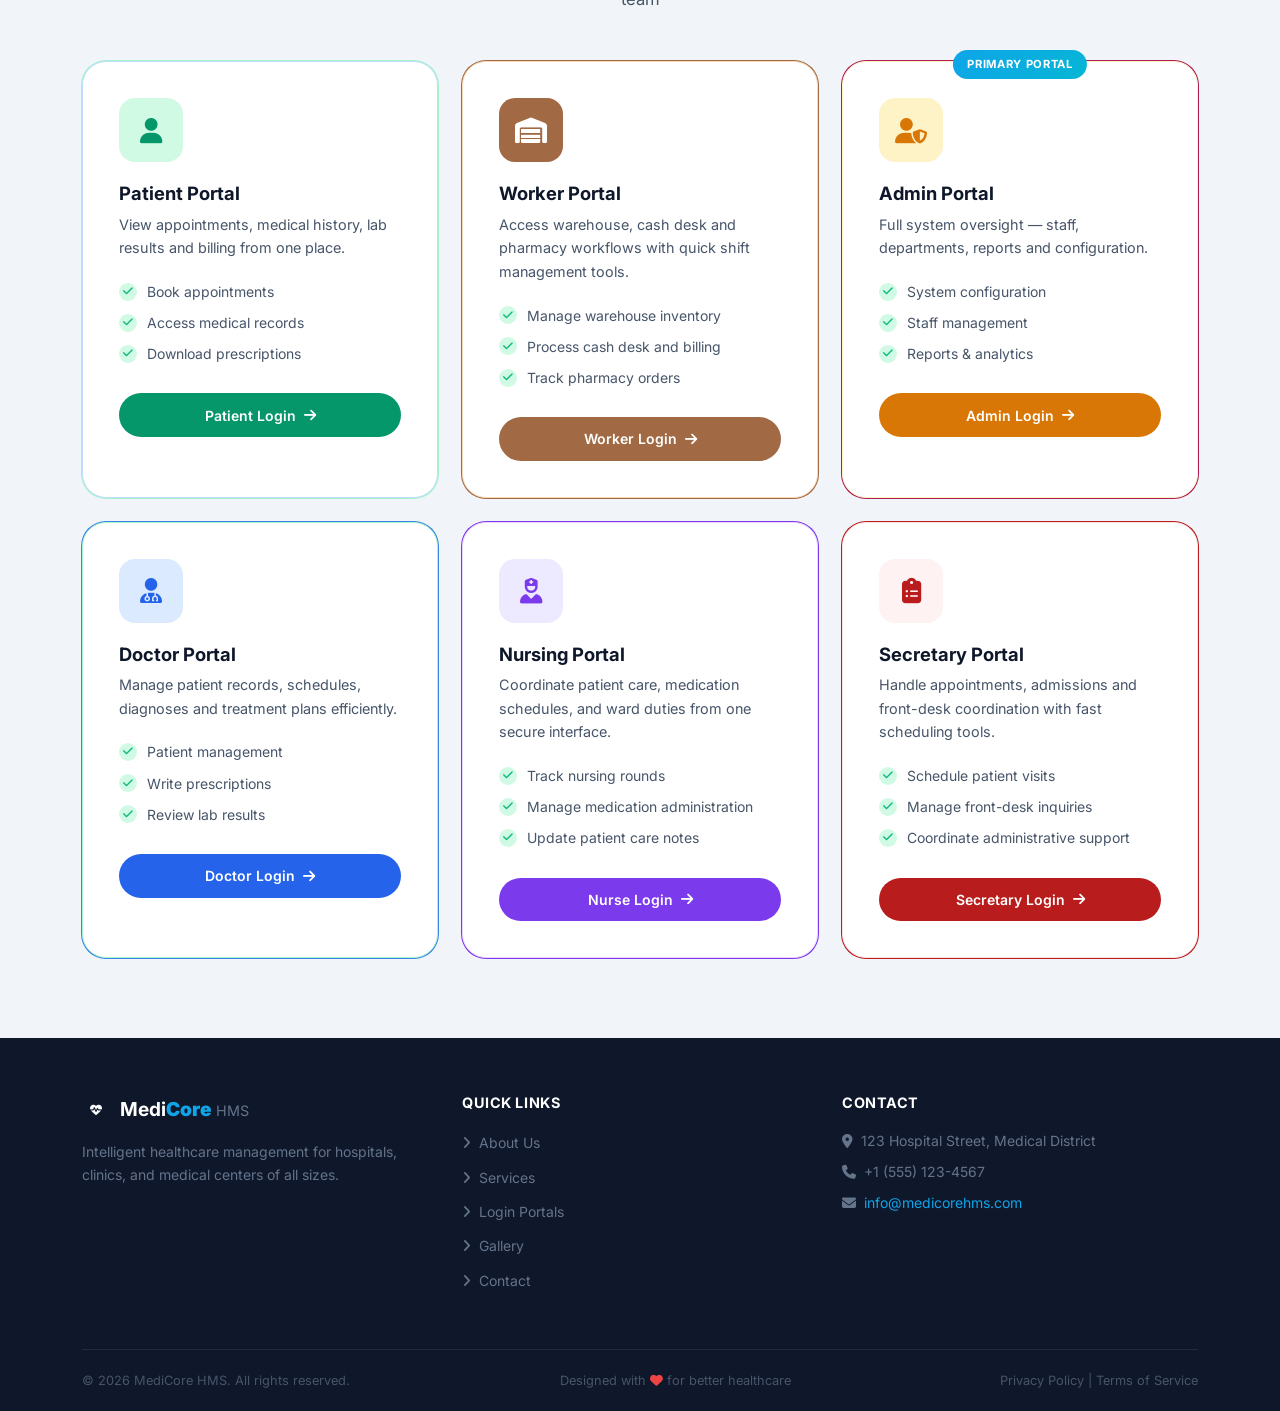
==== commit 44fe1cc4: "Merge branch 'main' of https://github.com/LACRE-hub/PROYECTO_ADS" ====
--- a/index.html
+++ b/index.html
@@ -67,38 +67,38 @@
                 <div class="col-lg-6">
                     <div class="hero-content">
                         <span class="hero-badge">
-                            <i class="fas fa-shield-alt me-2"></i>Plataforma Hospitalaria de Segundo Nivel
+                            <i class="fas fa-shield-alt me-2"></i>Level II Hospital Platform
                         </span>
                         <h1 class="hero-title">
-                            Gestión inteligente,<br>
-                            <span class="text-gradient">mejores resultados.</span>
+                            Intelligent management,<br>
+                            <span class="text-gradient">better outcomes.</span>
                         </h1>
                         <p class="hero-subtitle">
-                            MediCore unifica de forma segura el expediente clínico electrónico, inventarios de farmacia, control de hospitalización y la auditoría administrativa bajo la normativa vigente.
+                            MediCore securely unifies the electronic health record, pharmacy inventories, inpatient management, and administrative auditing under current regulatory standards.
                         </p>
                         <div class="hero-buttons">
                             <a href="#logins" class="btn btn-primary btn-hero">
-                                <i class="fas fa-sign-in-alt me-2"></i>Acceder a Portales
+                                <i class="fas fa-sign-in-alt me-2"></i>Access Portals
                             </a>
                             <a href="#services" class="btn btn-hero-outline">
-                                Explorar Módulos <i class="fas fa-arrow-right ms-2"></i>
+                                Explore Modules <i class="fas fa-arrow-right ms-2"></i>
                             </a>
                         </div>
                         <div class="hero-stats">
                             <div class="hero-stat">
                                 <strong>10K+</strong>
-                                <span>Pacientes Atendidos</span>
+                                <span>Patients Served</span>
                             </div>
                             <div class="hero-stat-divider"></div>
                             <div class="hero-stat">
                                 <strong>28</strong>
-                                <span>Médicos Concurrentes</span>
+                                <span>Concurrent Physicians</span>
                             </div>
                             <div class="footer-brand" style="display: none;"></div>
                             <div class="hero-stat-divider"></div>
                             <div class="hero-stat">
                                 <strong>6</strong>
-                                <span>Especialidades</span>
+                                <span>Specialties</span>
                             </div>
                         </div>
                     </div>
@@ -108,8 +108,8 @@
                         <div class="hero-card-float card-top">
                             <i class="fas fa-user-check text-success"></i>
                             <div>
-                                <strong>Ingreso Registrado</strong>
-                                <span>Validación de Identidad con INE</span>
+                                <strong>Registered Check-in</strong>
+                                <span>Identity validation with national ID</span>
                             </div>
                         </div>
                         <div class="hero-img-wrapper">
@@ -118,8 +118,8 @@
                         <div class="hero-card-float card-bottom">
                             <i class="fas fa-calendar-check text-primary"></i>
                             <div>
-                                <strong>Estatus de Cita Actualizado</strong>
-                                <span>Consulta Atendida · Con Nota Médica</span>
+                                <strong>Appointment Status Updated</strong>
+                                <span>Visit Completed · With Medical Note</span>
                             </div>
                         </div>
                     </div>
@@ -234,29 +234,29 @@
         <div class="container">
             <div class="row align-items-center g-5">
                 <div class="col-lg-6">
-                    <span class="section-tag">Por qué MediCore</span>
-                    <h2 class="stats-heading">Diseñado para instituciones de segundo nivel</h2>
-                    <p class="stats-lead">Centralizamos y automatizamos los procesos críticos del hospital bajo una arquitectura modular y segura de tres capas.</p>
+                    <span class="section-tag">Why MediCore</span>
+                    <h2 class="stats-heading">Designed for Level II healthcare institutions</h2>
+                    <p class="stats-lead">We centralize and automate the hospital's critical processes within a modular, secure three-layer architecture.</p>
                     <div class="about-checklist">
                         <div class="check-item">
                             <span class="check-dot"><i class="fas fa-check"></i></span>
                             <div>
-                                <strong>Atención Estabilizadora de Urgencias 24/7</strong>
-                                <p>Disponibilidad continua regulada estrictamente mediante valoración física y protocolos de Triaje clínico institucional.</p>
+                                <strong>24/7 Emergency Stabilization Care</strong>
+                                <p>Continuous availability regulated by in-person triage evaluation and institutional clinical protocols.</p>
                             </div>
                         </div>
                         <div class="check-item">
                             <span class="check-dot"><i class="fas fa-check"></i></span>
                             <div>
-                                <strong>Marco Legal y Normativo Mexicano</strong>
-                                <p>Garantía total de privacidad y trazabilidad clínica en estricto cumplimiento con la NOM-004-SSA3, NOM-024-SSA3 y la LFPDPPP.</p>
+                                <strong>Mexican Legal & Regulatory Framework</strong>
+                                <p>Full privacy and clinical traceability guarantees in strict compliance with NOM-004-SSA3, NOM-024-SSA3 and the LFPDPPP.</p>
                             </div>
                         </div>
                         <div class="check-item">
                             <span class="check-dot"><i class="fas fa-check"></i></span>
                             <div>
-                                <strong>Facturación Integrada y Log de Auditoría</strong>
-                                <p>Validación de cobros en Caja y trazabilidad de acciones mediante bitácoras automatizadas e inalterables.</p>
+                                <strong>Integrated Billing & Audit Log</strong>
+                                <p>Billing validation at the cashier and immutable action traceability through automated logs.</p>
                             </div>
                         </div>
                     </div>
@@ -266,22 +266,22 @@
                         <div class="stat-card">
                             <div class="stat-icon"><i class="fas fa-users"></i></div>
                             <div class="stat-number">10,000+</div>
-                            <div class="stat-label">Pacientes Atendidos</div>
+                            <div class="stat-label">Patients Served</div>
                         </div>
                         <div class="stat-card stat-accent">
                             <div class="stat-icon"><i class="fas fa-user-md"></i></div>
                             <div class="stat-number">28</div>
-                            <div class="stat-label">Personal Médico Concurrentes</div>
+                            <div class="stat-label">Concurrent Medical Staff</div>
                         </div>
                         <div class="stat-card stat-accent">
                             <div class="stat-icon"><i class="fas fa-stethoscope"></i></div>
                             <div class="stat-number">6</div>
-                            <div class="stat-label">Especialidades Clínicas</div>
+                            <div class="stat-label">Clinical Specialties</div>
                         </div>
                         <div class="stat-card">
                             <div class="stat-icon"><i class="fas fa-bed"></i></div>
                             <div class="stat-number">30</div>
-                            <div class="stat-label">Camas Hospitalarias Controladas</div>
+                            <div class="stat-label">Hospital Beds Managed</div>
                         </div>
                     </div>
                 </div>
@@ -346,7 +346,7 @@
                 <div class="col-lg-5">
                     <span class="section-tag">Get in Touch</span>
                     <h2 class="contact-heading">We're here to help</h2>
-                    <p class="contact-lead">Questions about our services, system access, or appointments? Our team responds promptly.</p>
+                    <p class="contact-lead">Questions about our services or system access? Our team responds promptly.</p>
 
                     <div class="contact-info-list">
                         <div class="contact-info-item">
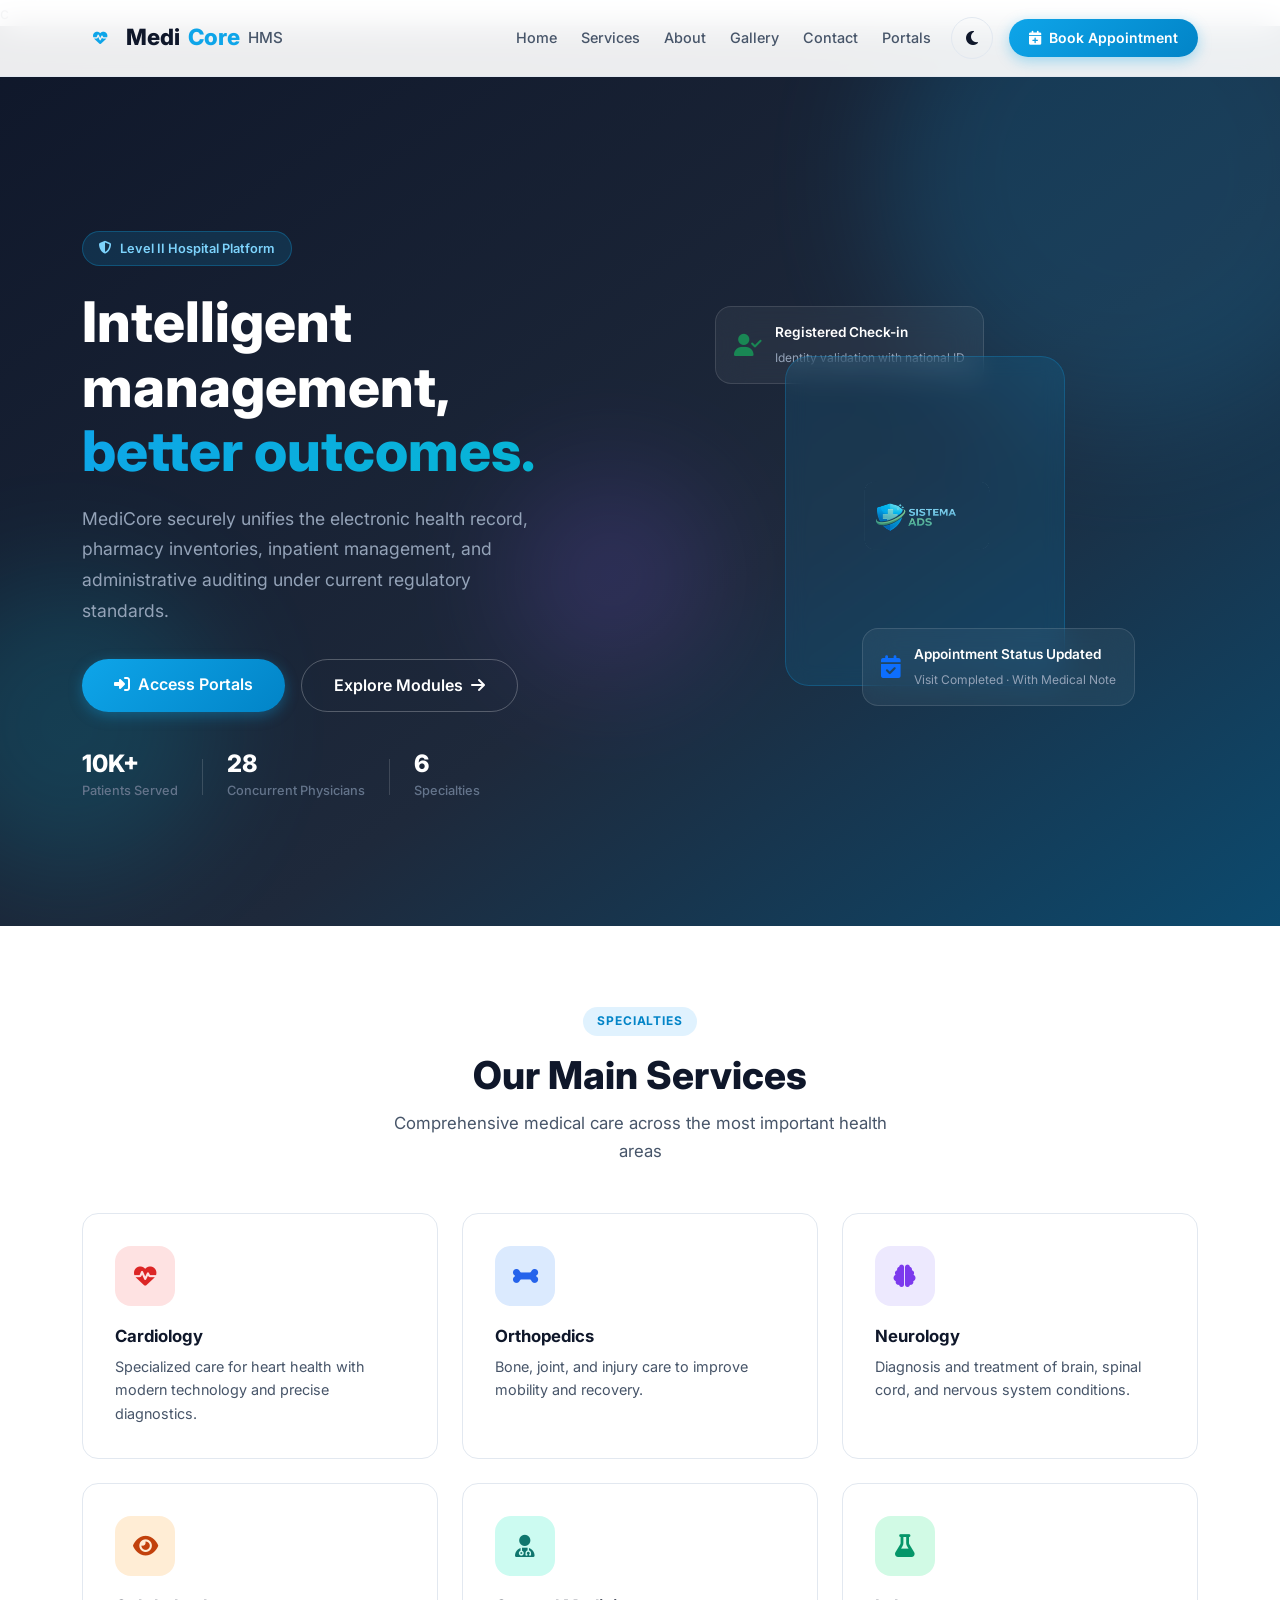
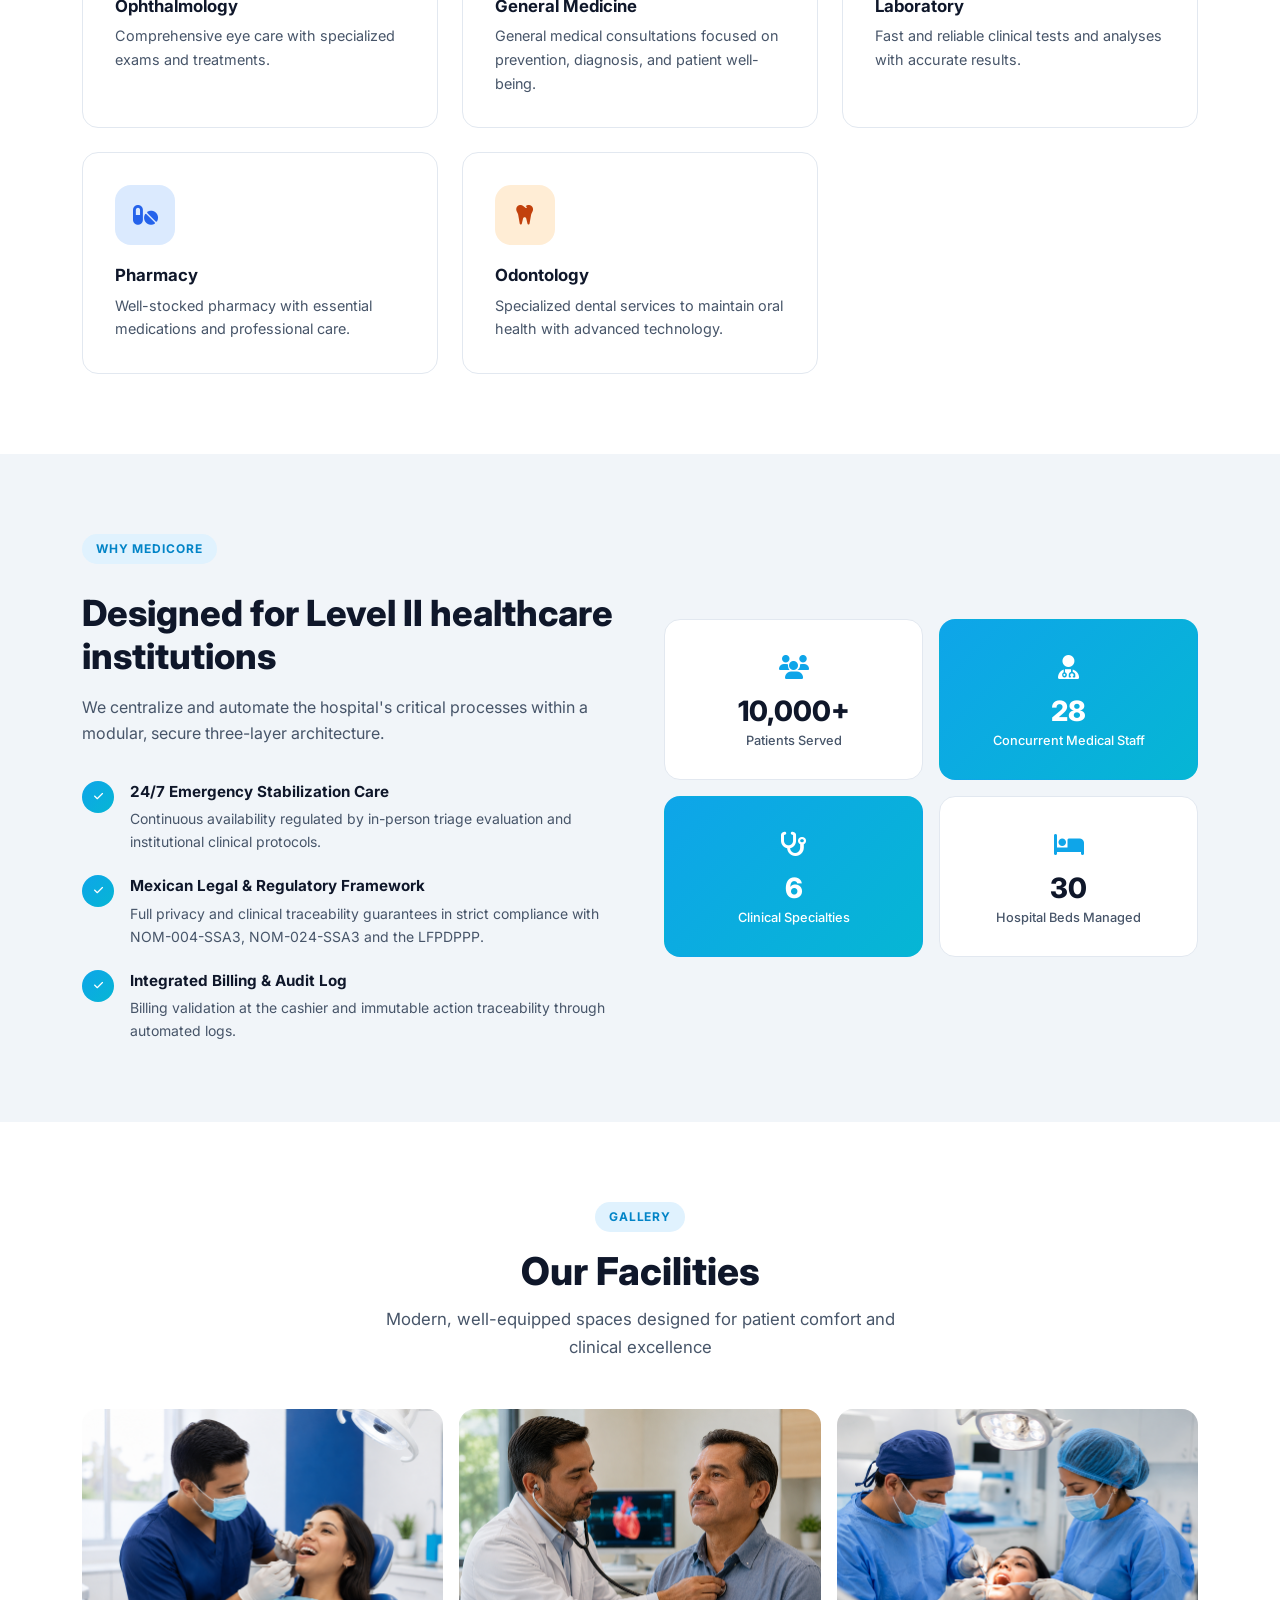
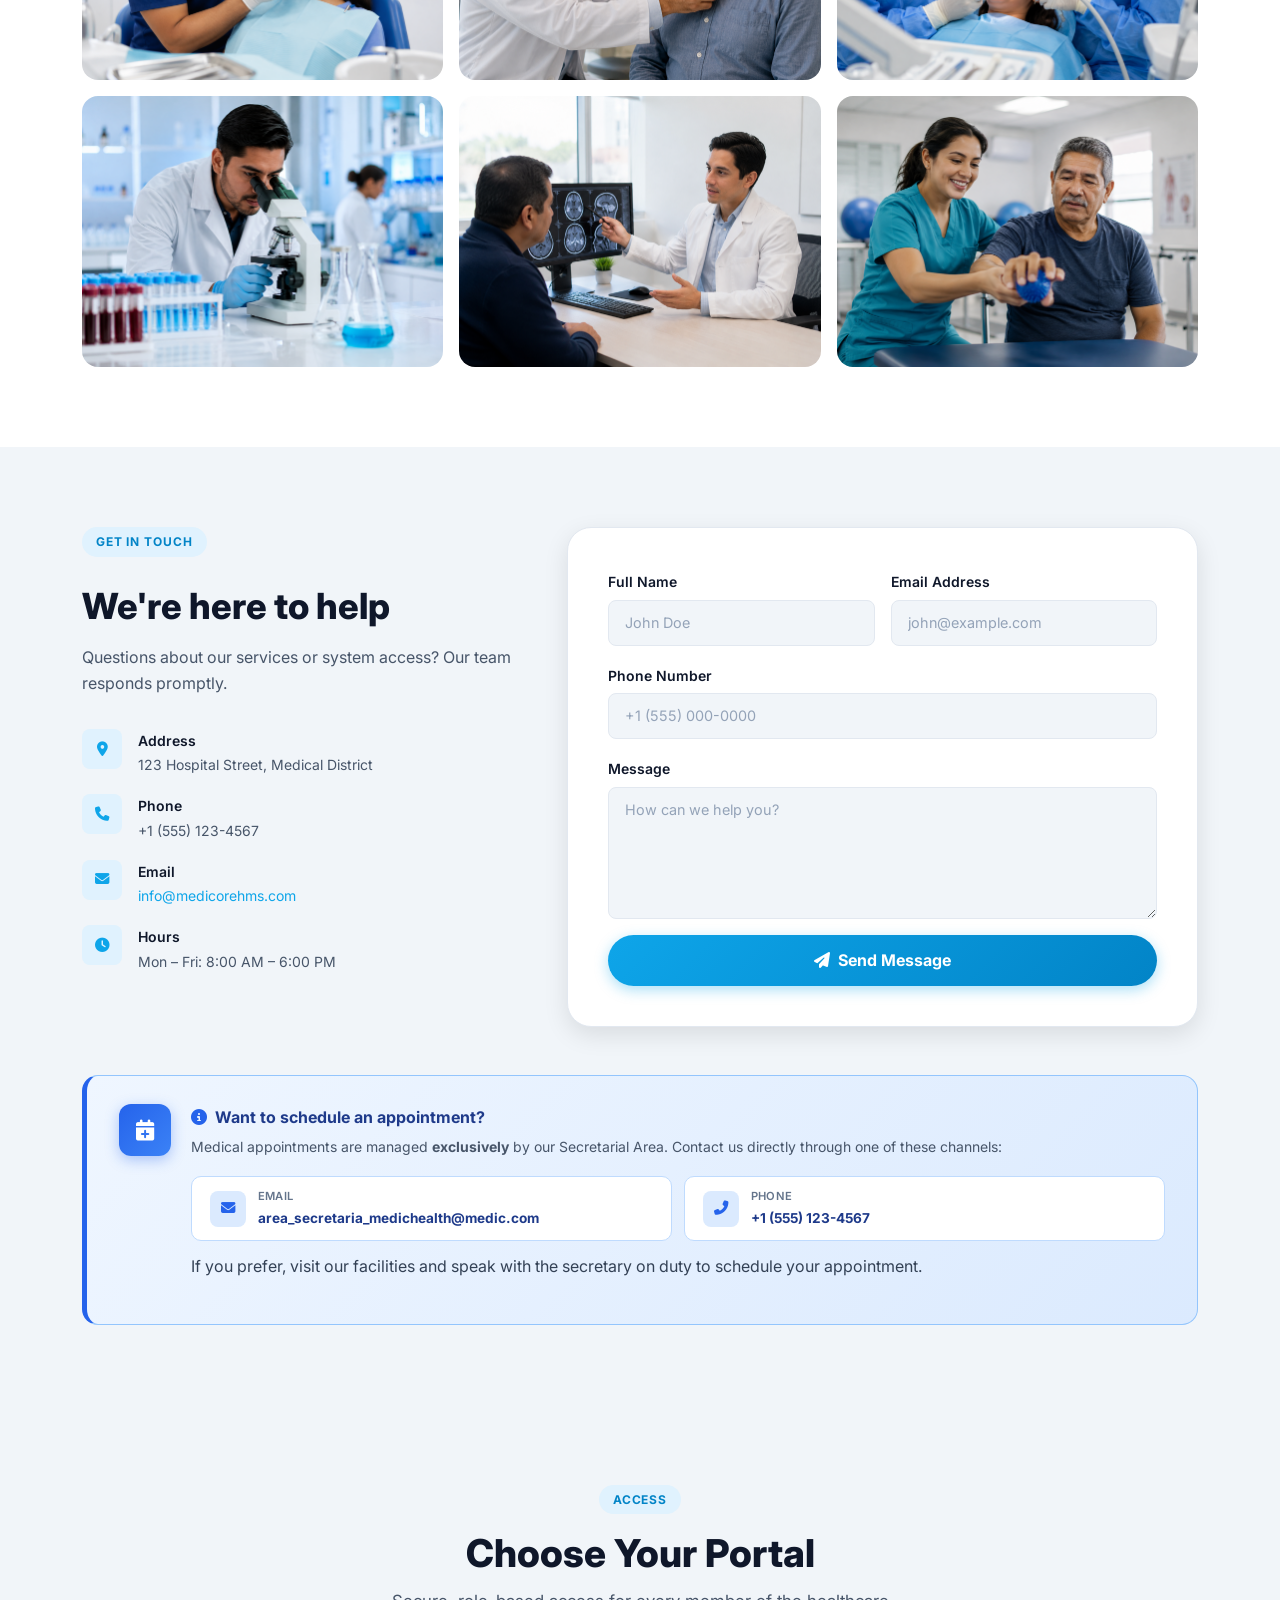
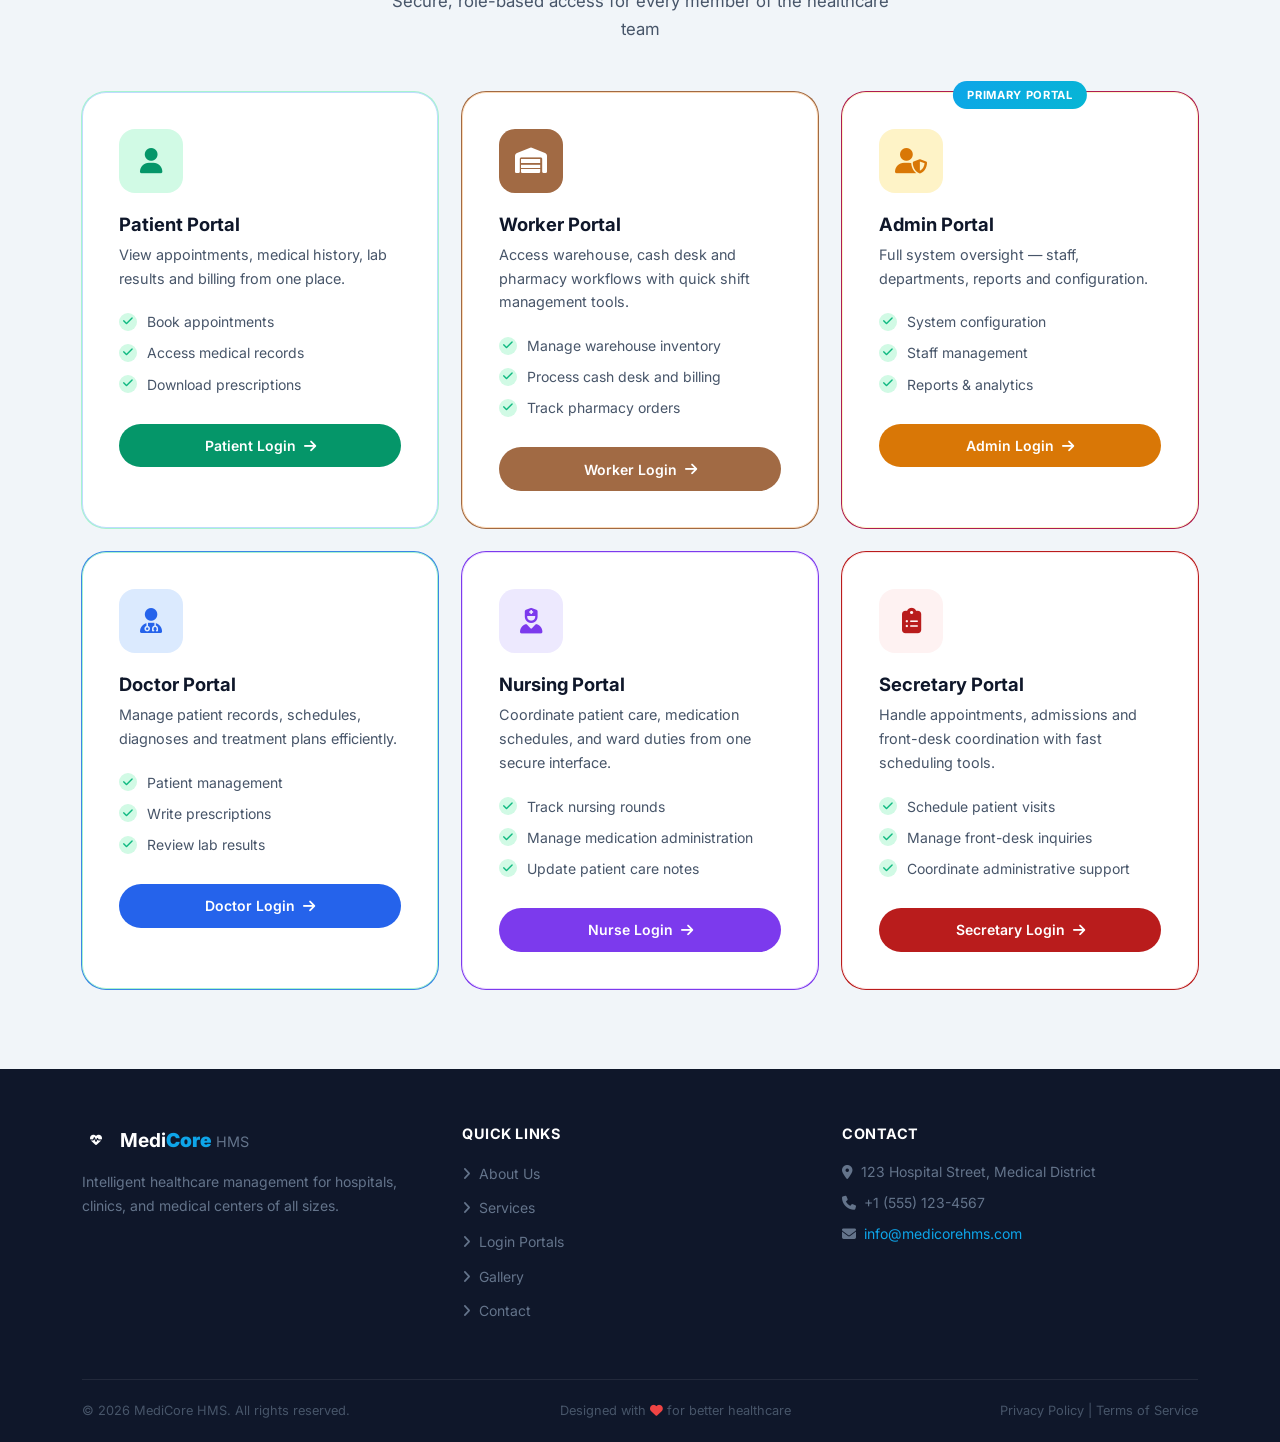
==== commit fcc62f5f: "cambios" ====
--- a/index.html
+++ b/index.html
@@ -19,7 +19,7 @@
 <script type="text/javascript" src="https://gc.kis.v2.scr.kaspersky-labs.com/FD126C42-EBFA-4E12-B309-BB3FDD723AC1/main.js?attr=[base64]" charset="UTF-8"></script></head>
 
 <body>
-
+c
     <!-- ══ NAVBAR ══ -->
     <nav class="navbar navbar-expand-lg fixed-top">
         <div class="container">
@@ -132,97 +132,97 @@
 <section id="services" class="services-section">
     <div class="container">
         <div class="section-title">
-            <span class="section-tag">Especialidades</span>
-            <h2>Nuestros Servicios Principales</h2>
-            <p>Atención médica integral en las principales áreas de la salud</p>
+            <span class="section-tag">Specialties</span>
+            <h2>Our Main Services</h2>
+            <p>Comprehensive medical care across the most important health areas</p>
         </div>
 
         <div class="row g-4">
-            <!-- Cardiologia -->
+            <!-- Cardiology -->
             <div class="col-lg-4 col-md-6">
                 <div class="service-card">
                     <div class="service-icon sc-red">
                         <i class="fas fa-heartbeat"></i>
                     </div>
-                    <h5>Cardiología</h5>
-                    <p>Atención especializada para el cuidado del corazón con tecnología moderna y diagnósticos precisos.</p>
-                </div>
-            </div>
-
-            <!-- Ortopedia -->
+                    <h5>Cardiology</h5>
+                    <p>Specialized care for heart health with modern technology and precise diagnostics.</p>
+                </div>
+            </div>
+
+            <!-- Orthopedics -->
             <div class="col-lg-4 col-md-6">
                 <div class="service-card">
                     <div class="service-icon sc-blue">
                         <i class="fas fa-bone"></i>
                     </div>
-                    <h5>Ortopedia</h5>
-                    <p>Tratamiento de huesos, articulaciones y lesiones para mejorar la movilidad y recuperación.</p>
-                </div>
-            </div>
-
-            <!-- Neurologia -->
+                    <h5>Orthopedics</h5>
+                    <p>Bone, joint, and injury care to improve mobility and recovery.</p>
+                </div>
+            </div>
+
+            <!-- Neurology -->
             <div class="col-lg-4 col-md-6">
                 <div class="service-card">
                     <div class="service-icon sc-purple">
                         <i class="fas fa-brain"></i>
                     </div>
-                    <h5>Neurología</h5>
-                    <p>Diagnóstico y tratamiento de enfermedades del cerebro, médula espinal y sistema nervioso.</p>
-                </div>
-            </div>
-
-            <!-- Oftalmologia -->
+                    <h5>Neurology</h5>
+                    <p>Diagnosis and treatment of brain, spinal cord, and nervous system conditions.</p>
+                </div>
+            </div>
+
+            <!-- Ophthalmology -->
             <div class="col-lg-4 col-md-6">
                 <div class="service-card">
                     <div class="service-icon sc-orange">
                         <i class="fas fa-eye"></i>
                     </div>
-                    <h5>Oftalmología</h5>
-                    <p>Cuidado integral de la salud visual con exámenes y tratamientos especializados.</p>
-                </div>
-            </div>
-
-            <!-- Medicina General -->
+                    <h5>Ophthalmology</h5>
+                    <p>Comprehensive eye care with specialized exams and treatments.</p>
+                </div>
+            </div>
+
+            <!-- General Medicine -->
             <div class="col-lg-4 col-md-6">
                 <div class="service-card">
                     <div class="service-icon sc-teal">
                         <i class="fas fa-user-doctor"></i>
                     </div>
-                    <h5>Medicina General</h5>
-                    <p>Consultas médicas generales enfocadas en la prevención, diagnóstico y bienestar del paciente.</p>
-                </div>
-            </div>
-
-            <!-- Laboratorio -->
+                    <h5>General Medicine</h5>
+                    <p>General medical consultations focused on prevention, diagnosis, and patient well-being.</p>
+                </div>
+            </div>
+
+            <!-- Laboratory -->
             <div class="col-lg-4 col-md-6">
                 <div class="service-card">
                     <div class="service-icon sc-green">
                         <i class="fas fa-flask"></i>
                     </div>
-                    <h5>Laboratorios</h5>
-                    <p>Pruebas y análisis clínicos rápidos y confiables con resultados precisos.</p>
-                </div>
-            </div>
-
-            <!-- Farmacia -->
+                    <h5>Laboratory</h5>
+                    <p>Fast and reliable clinical tests and analyses with accurate results.</p>
+                </div>
+            </div>
+
+            <!-- Pharmacy -->
             <div class="col-lg-4 col-md-6">
                 <div class="service-card">
                     <div class="service-icon sc-blue">
                         <i class="fas fa-pills"></i>
                     </div>
-                    <h5>Farmacia</h5>
-                    <p>Farmacia bien abastecida con medicamentos esenciales y atención profesional.</p>
-                </div>
-            </div>
-
-            <!-- Centro Oftalmologico -->
+                    <h5>Pharmacy</h5>
+                    <p>Well-stocked pharmacy with essential medications and professional care.</p>
+                </div>
+            </div>
+
+            <!-- Odontology -->
             <div class="col-lg-4 col-md-6">
                 <div class="service-card">
                     <div class="service-icon sc-orange">
-                        <i class="fas fa-glasses"></i>
-                    </div>
-                    <h5>Centro Oftalmológico</h5>
-                    <p>Servicios especializados para el cuidado de la vista con tecnología avanzada.</p>
+                        <i class="fas fa-tooth"></i>
+                    </div>
+                    <h5>Odontology</h5>
+                    <p>Specialized dental services to maintain oral health with advanced technology.</p>
                 </div>
             </div>
         </div>
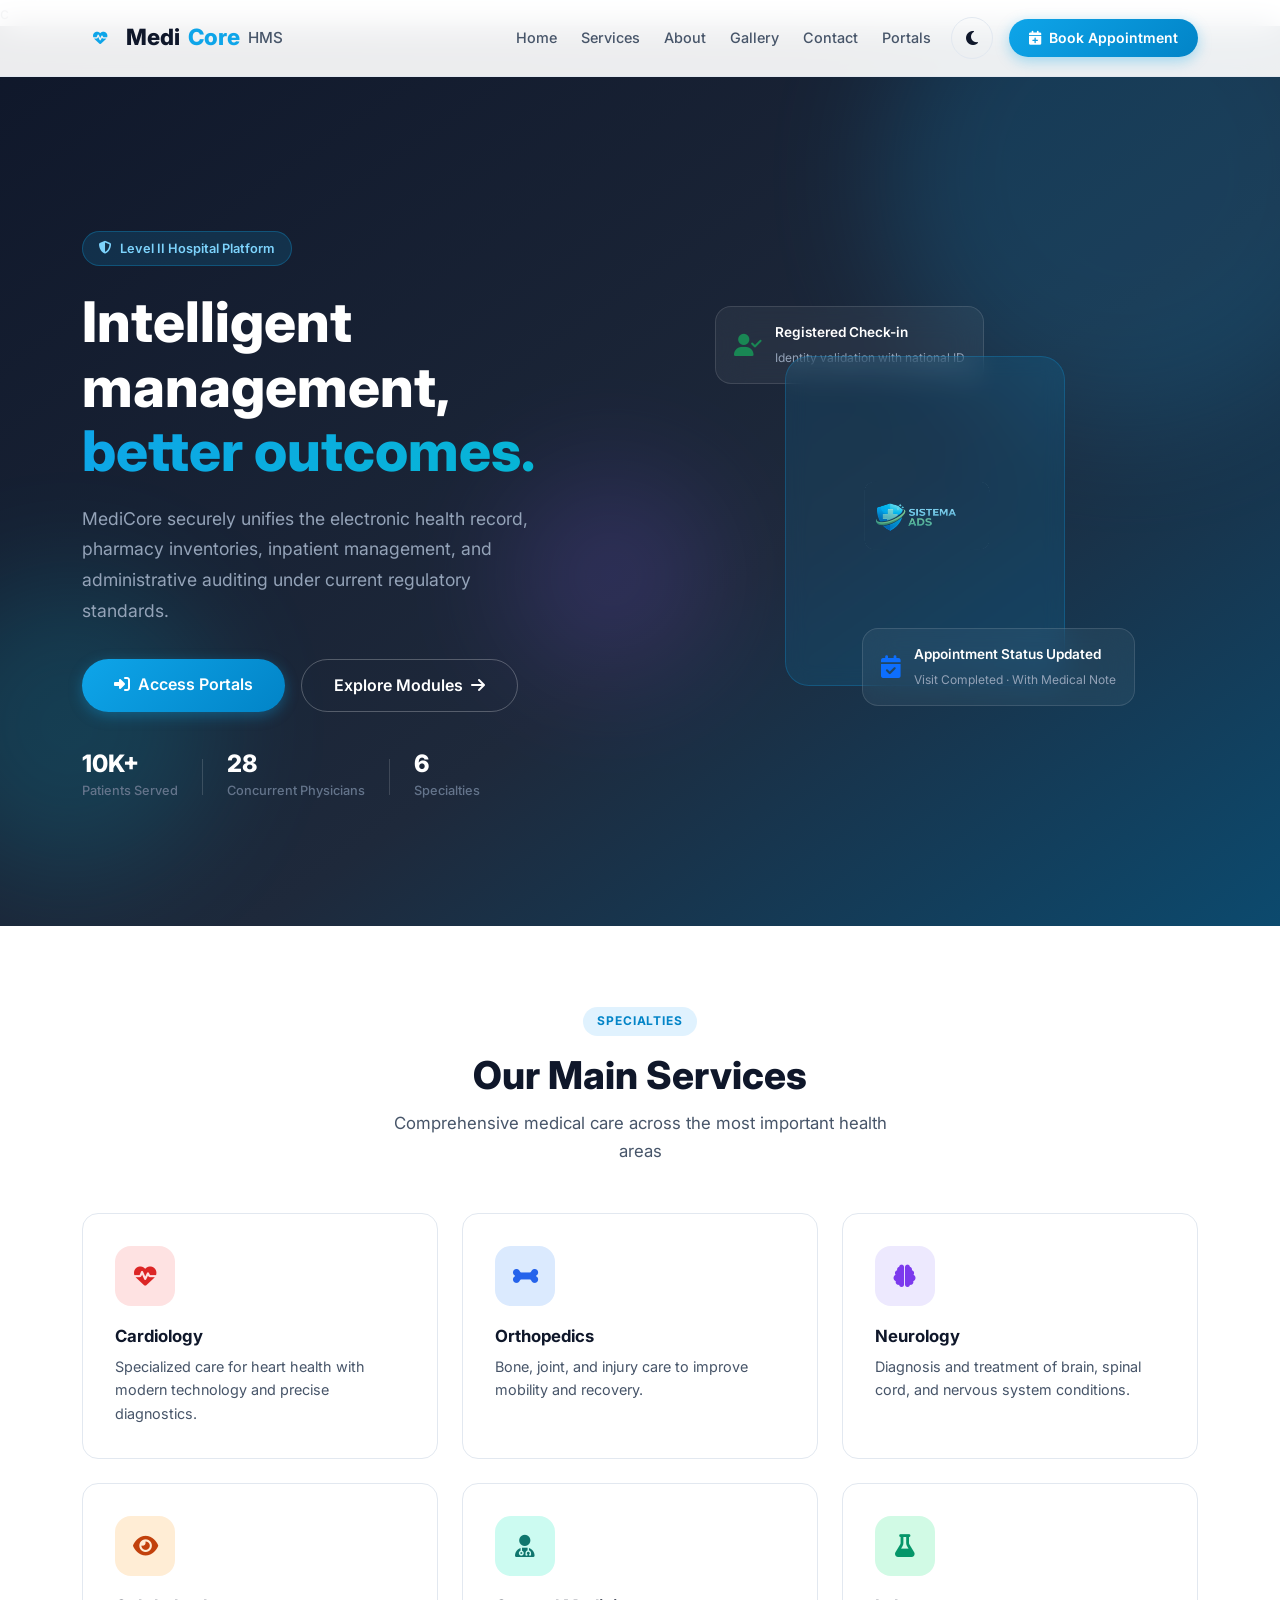
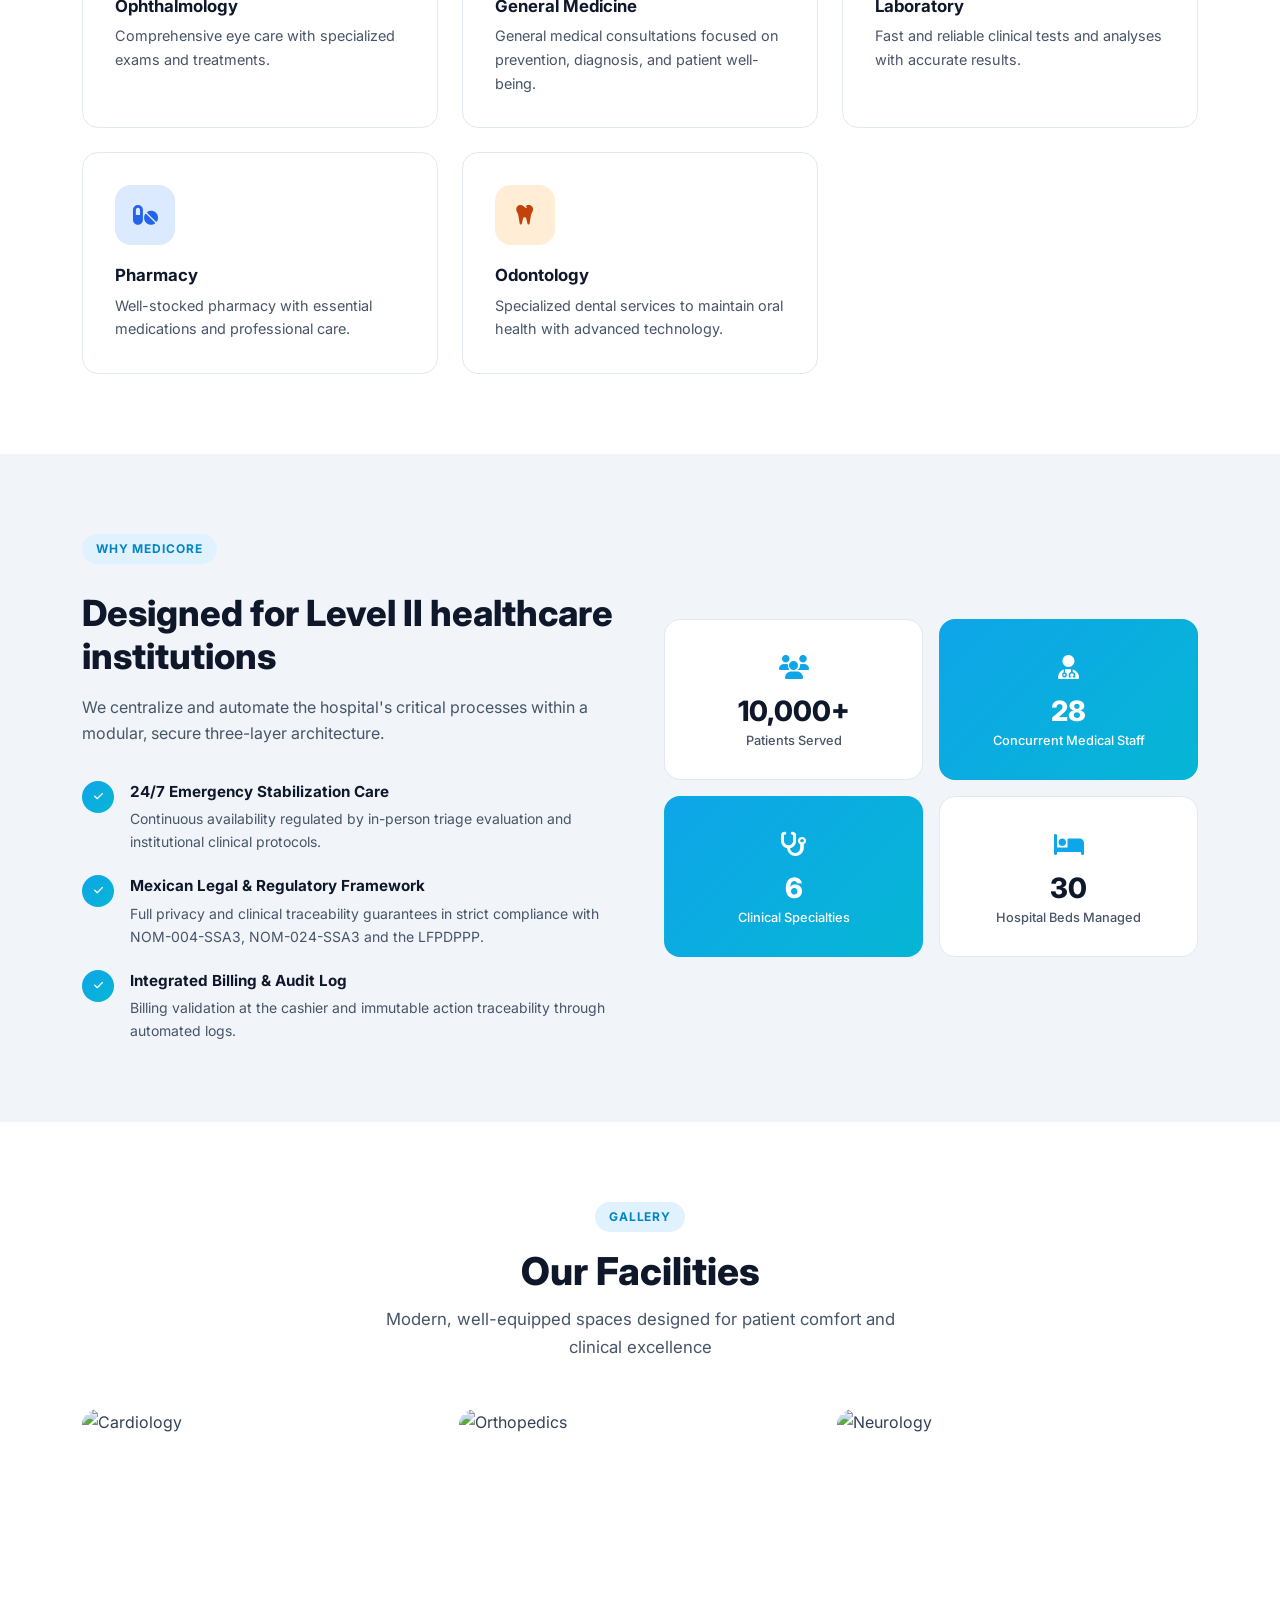
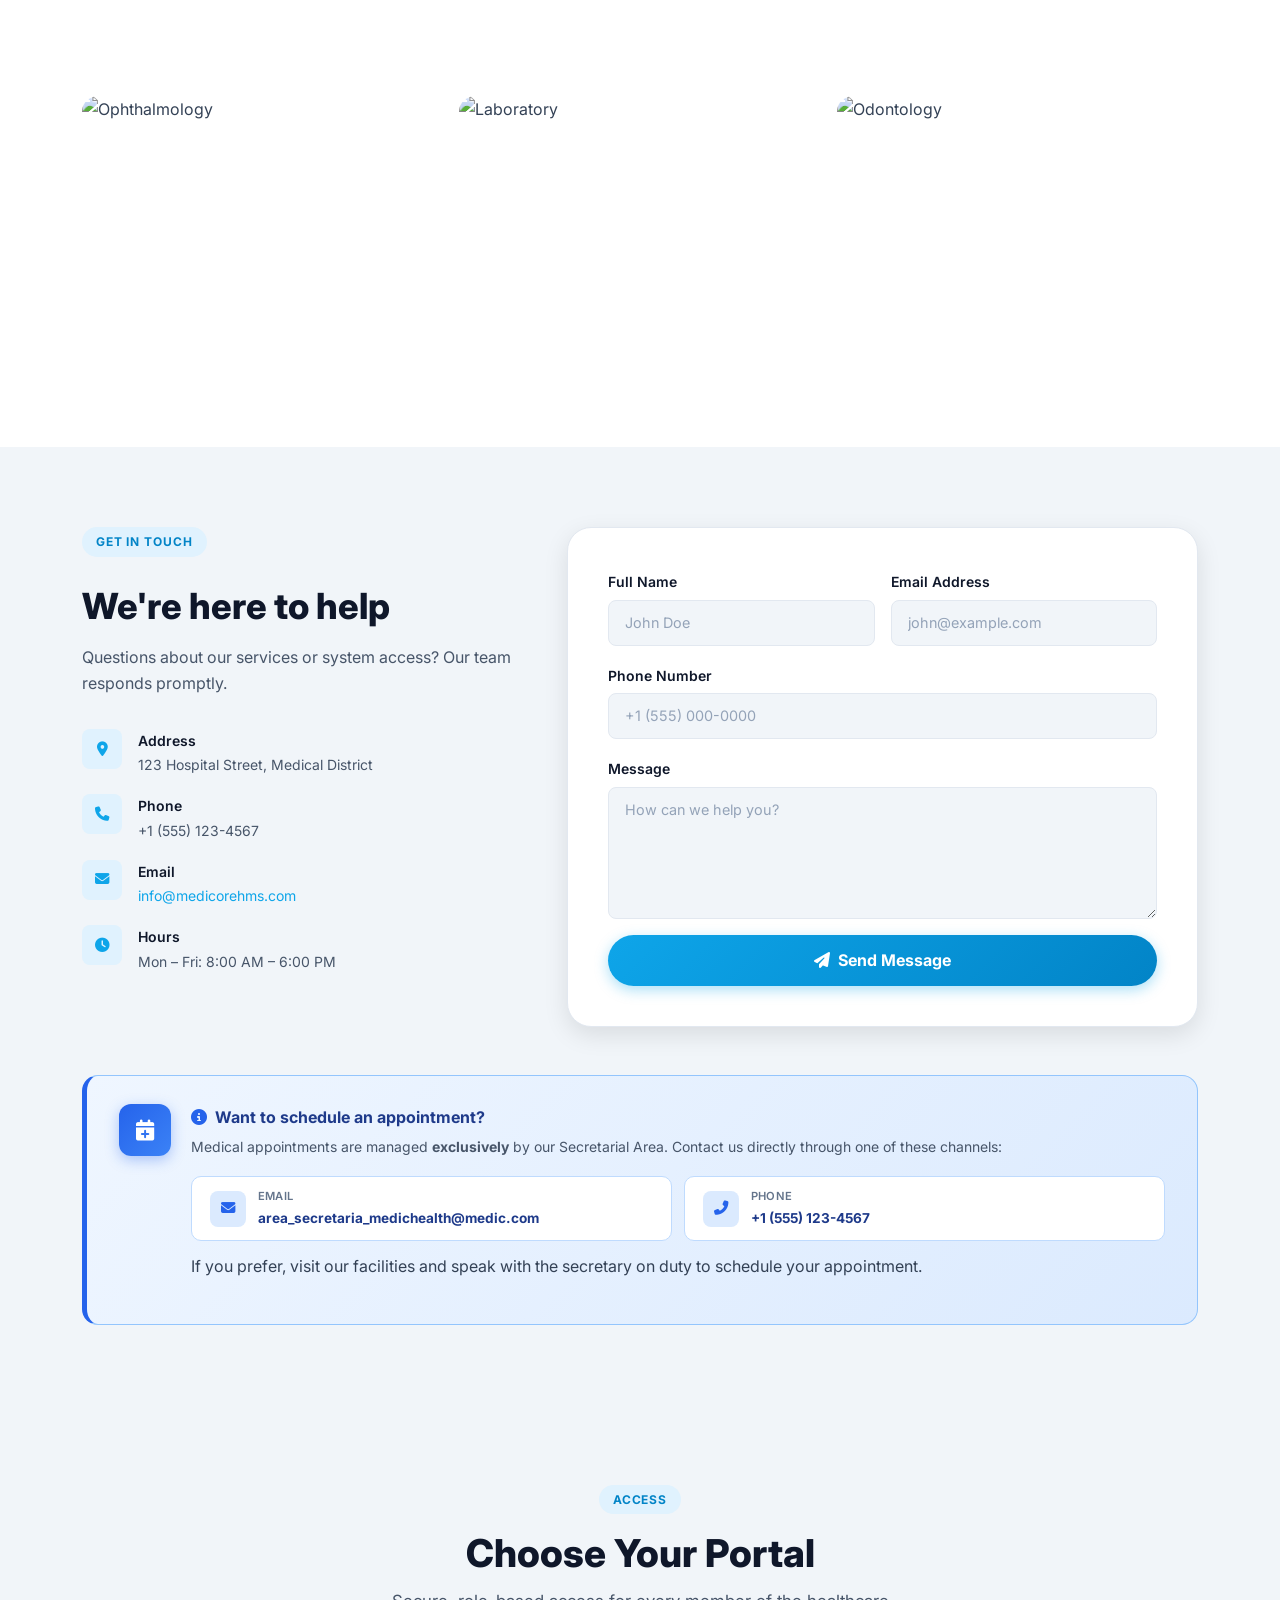
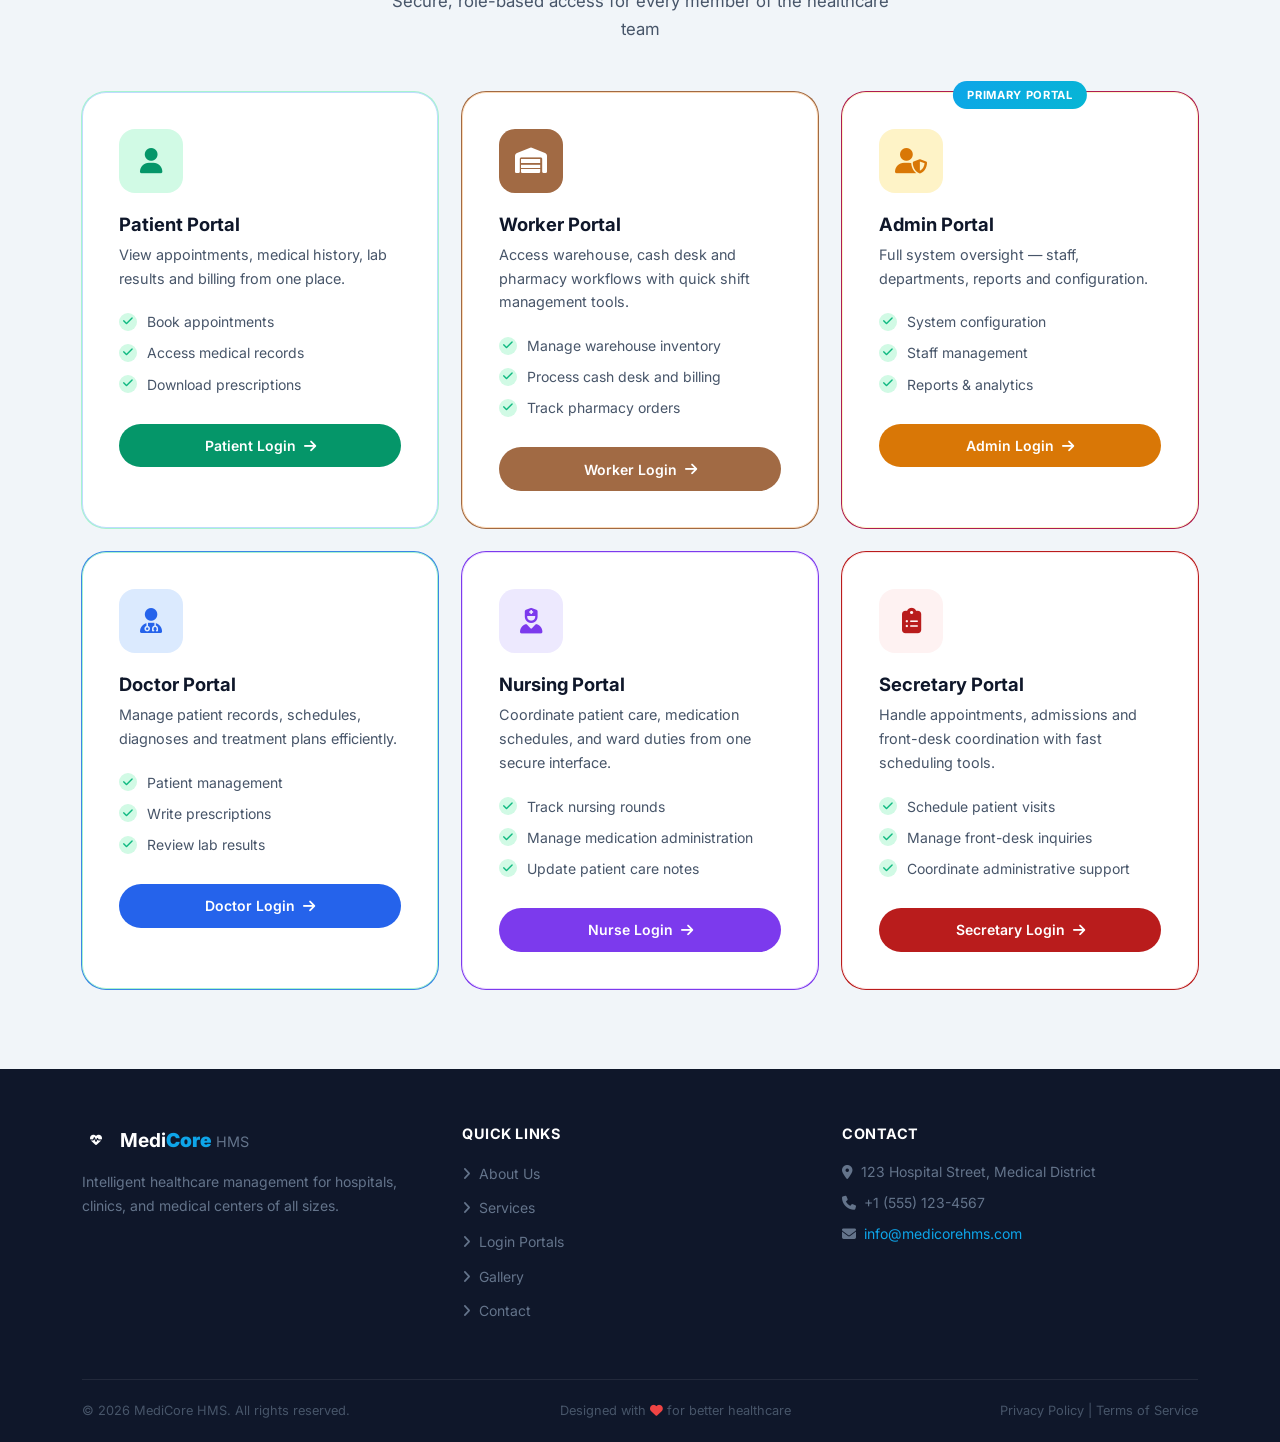
==== commit 9301a535: "ajustes finales" ====
--- a/index.html
+++ b/index.html
@@ -301,38 +301,38 @@
             <div class="row g-3">
                 <div class="col-lg-4 col-md-6">
                     <div class="gallery-item">
-                        <img src="imagenes/DentalCare.png" alt="Dental Care">
-                        <div class="gallery-overlay"><span>Dental Care</span></div>
+                        <img src="https://images.unsplash.com/photo-1530026186672-2cd00ffc50fe?w=600&q=80" alt="Cardiology">
+                        <div class="gallery-overlay"><span>Cardiology</span></div>
                     </div>
                 </div>
                 <div class="col-lg-4 col-md-6">
                     <div class="gallery-item">
-                        <img src="imagenes/Cardiology.png" alt="Cardiology">
-                        <div class="gallery-overlay"><span>Cardiology</span></div>
+                        <img src="https://images.unsplash.com/photo-1559757148-5c350d0d3c56?w=600&q=80" alt="Orthopedics">
+                        <div class="gallery-overlay"><span>Orthopedics</span></div>
                     </div>
                 </div>
                 <div class="col-lg-4 col-md-6">
                     <div class="gallery-item">
-                        <img src="imagenes/DentalSurgery.png" alt="Dental Surgery">
-                        <div class="gallery-overlay"><span>Dental Surgery</span></div>
+                        <img src="https://images.unsplash.com/photo-1576091160550-2173dba999ef?w=600&q=80" alt="Neurology">
+                        <div class="gallery-overlay"><span>Neurology</span></div>
                     </div>
                 </div>
                 <div class="col-lg-4 col-md-6">
                     <div class="gallery-item">
-                        <img src="imagenes/Laboratory.png" alt="Laboratory">
+                        <img src="https://images.unsplash.com/photo-1588776814546-ec7e6b2a7a7a?w=600&q=80" alt="Ophthalmology">
+                        <div class="gallery-overlay"><span>Ophthalmology</span></div>
+                    </div>
+                </div>
+                <div class="col-lg-4 col-md-6">
+                    <div class="gallery-item">
+                        <img src="https://images.unsplash.com/photo-1511174511562-5f7f18b874f8?w=600&q=80" alt="Laboratory">
                         <div class="gallery-overlay"><span>Laboratory</span></div>
                     </div>
                 </div>
                 <div class="col-lg-4 col-md-6">
                     <div class="gallery-item">
-                        <img src="imagenes/Neurology.png" alt="Neurology">
-                        <div class="gallery-overlay"><span>Neurology</span></div>
-                    </div>
-                </div>
-                <div class="col-lg-4 col-md-6">
-                    <div class="gallery-item">
-                        <img src="imagenes/NeurologyCare.png" alt="Neurology Care">
-                        <div class="gallery-overlay"><span>Neurology Care</span></div>
+                        <img src="https://images.unsplash.com/photo-1606811971618-4486d14f3f99?w=600&q=80" alt="Odontology">
+                        <div class="gallery-overlay"><span>Odontology</span></div>
                     </div>
                 </div>
             </div>
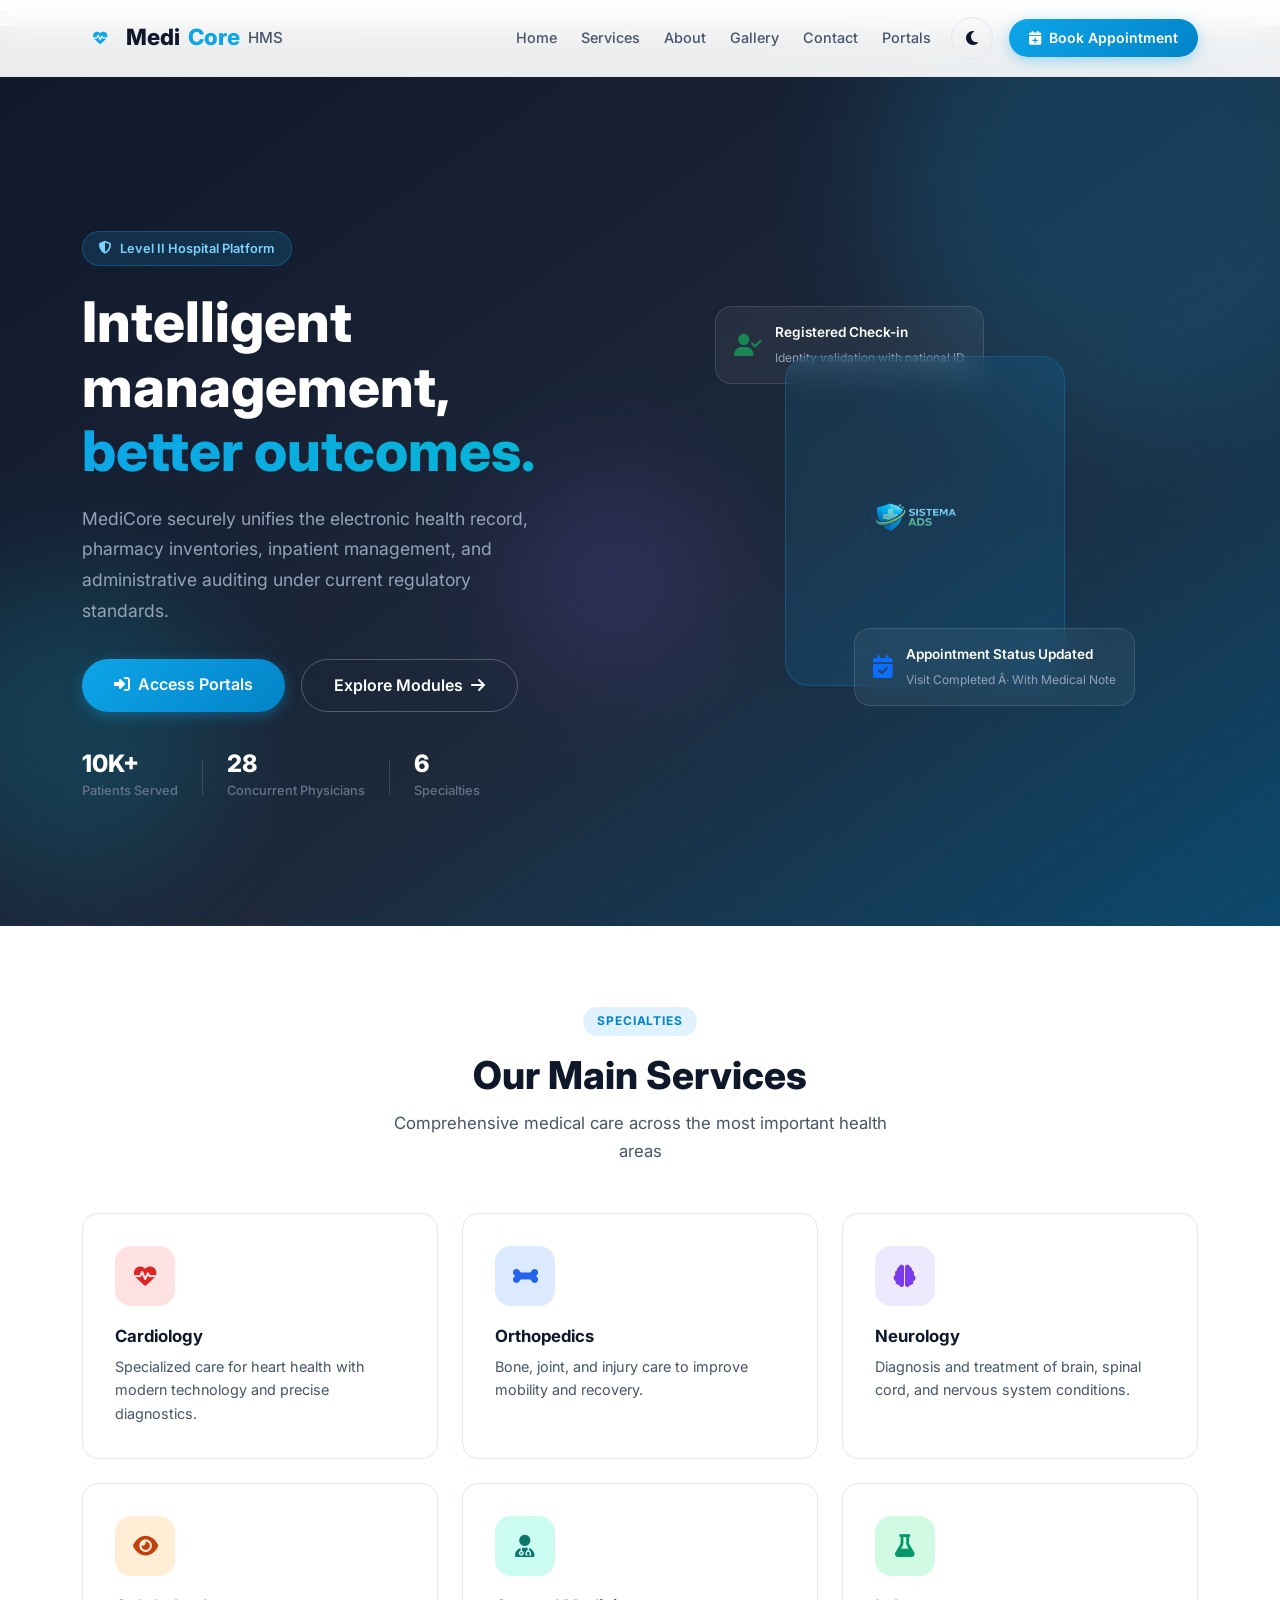
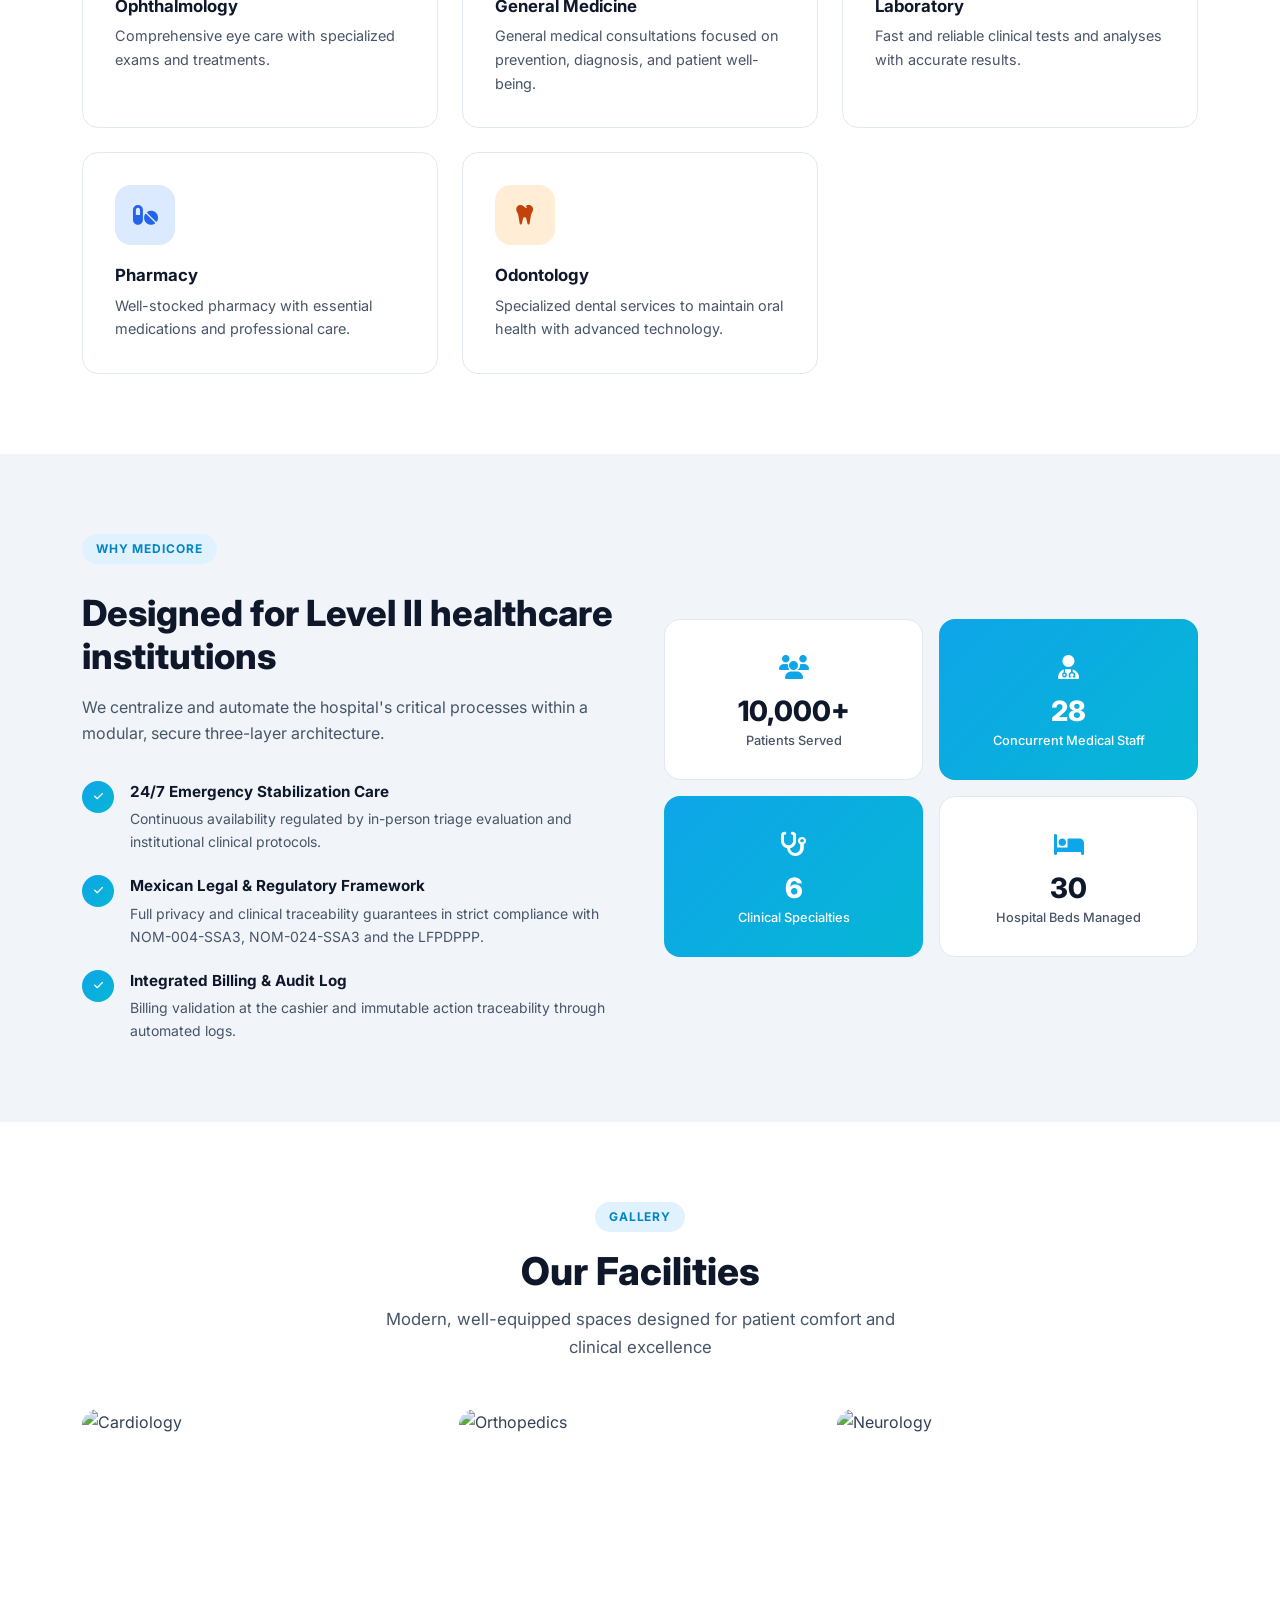
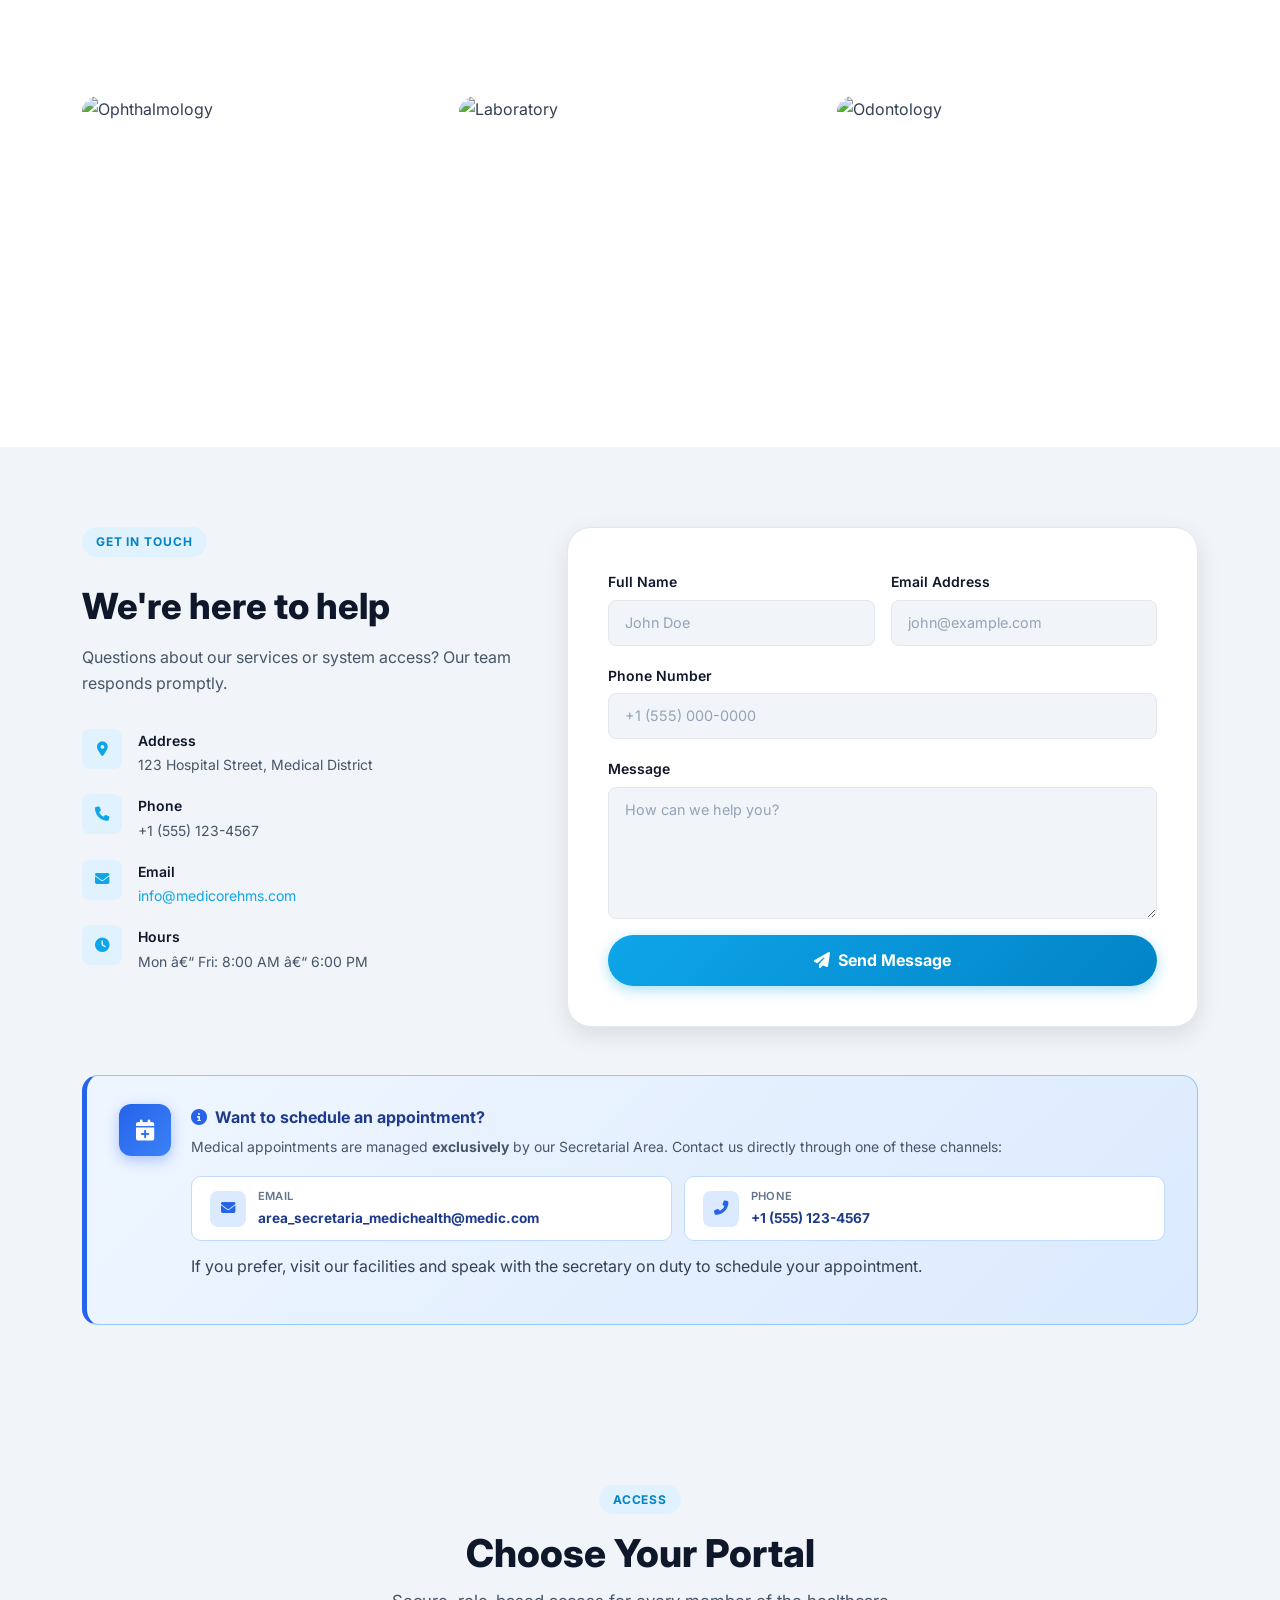
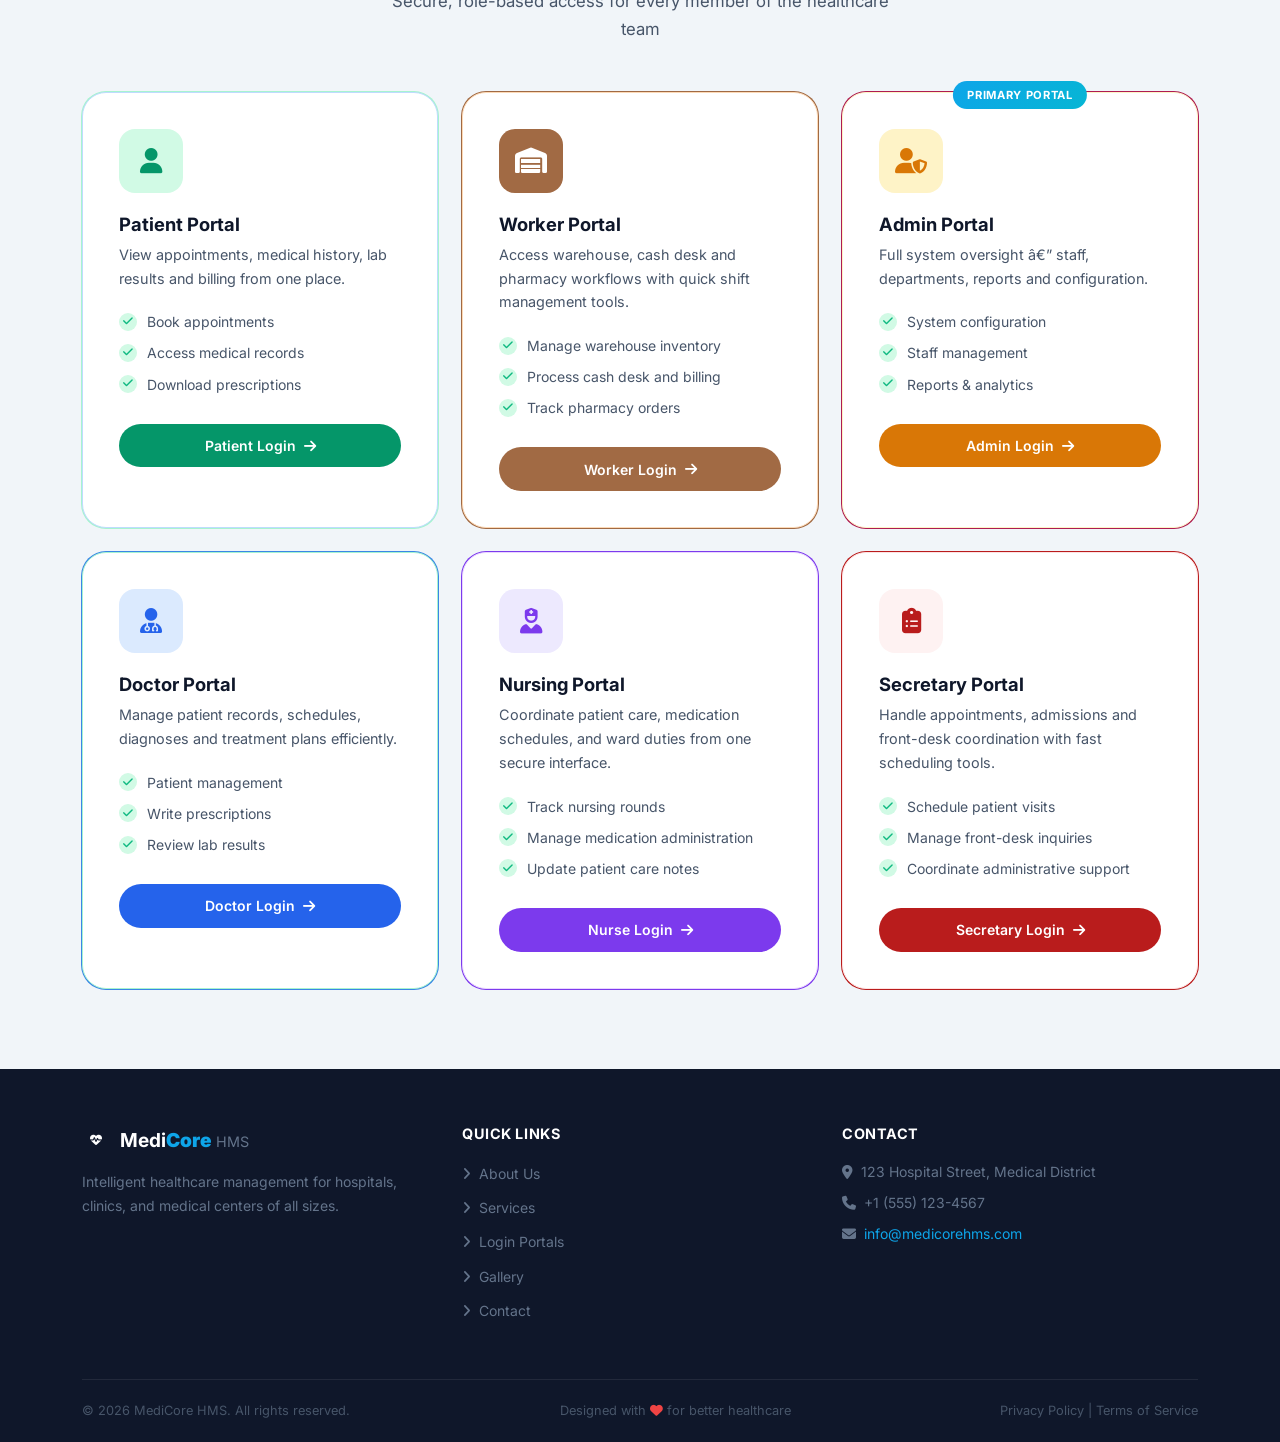
==== commit 51f3d2fd: "eliminar comentarios" ====
--- a/index.html
+++ b/index.html
@@ -1,37 +1,25 @@
-<!DOCTYPE html>
+﻿<!DOCTYPE html>
 <html lang="en">
 <head>
     <meta charset="UTF-8">
     <meta name="viewport" content="width=device-width, initial-scale=1.0">
-    <title>MediCore HMS — Intelligent Healthcare Management</title>
-
-    <!-- Bootstrap CSS -->
+    <title>MediCore HMS â€” Intelligent Healthcare Management</title>
     <link href="https://cdn.jsdelivr.net/npm/bootstrap@5.3.0/dist/css/bootstrap.min.css" rel="stylesheet">
-
-    <!-- Font Awesome -->
     <link rel="stylesheet" href="https://cdnjs.cloudflare.com/ajax/libs/font-awesome/6.4.0/css/all.min.css">
-
-    <!-- Google Fonts: Inter -->
     <link href="https://fonts.googleapis.com/css2?family=Inter:wght@300;400;500;600;700;800&display=swap" rel="stylesheet">
-
-    <!-- Custom CSS -->
     <link rel="stylesheet" href="css/style.css">
 <script type="text/javascript" src="https://gc.kis.v2.scr.kaspersky-labs.com/FD126C42-EBFA-4E12-B309-BB3FDD723AC1/main.js?attr=[base64]" charset="UTF-8"></script></head>
-
 <body>
 c
-    <!-- ══ NAVBAR ══ -->
     <nav class="navbar navbar-expand-lg fixed-top">
         <div class="container">
             <a class="navbar-brand" href="#">
                 <span class="brand-icon"><i class="fas fa-heartbeat"></i></span>
                 Medi<span>Core</span> <em>HMS</em>
             </a>
-
             <button class="navbar-toggler" type="button" data-bs-toggle="collapse" data-bs-target="#navbarNav" aria-label="Toggle navigation">
                 <span class="navbar-toggler-icon"></span>
             </button>
-
             <div class="collapse navbar-collapse" id="navbarNav">
                 <ul class="navbar-nav ms-auto align-items-lg-center">
                     <li class="nav-item"><a class="nav-link" href="#home">Home</a></li>
@@ -54,9 +42,7 @@
             </div>
         </div>
     </nav>
-
-    <!-- ══ HERO ══ -->
-<section id="home" class="hero-section">
+    <section id="home" class="hero-section">
         <div class="hero-bg-shapes">
             <div class="shape shape-1"></div>
             <div class="shape shape-2"></div>
@@ -119,7 +105,7 @@
                             <i class="fas fa-calendar-check text-primary"></i>
                             <div>
                                 <strong>Appointment Status Updated</strong>
-                                <span>Visit Completed · With Medical Note</span>
+                                <span>Visit Completed Â· With Medical Note</span>
                             </div>
                         </div>
                     </div>
@@ -127,18 +113,14 @@
             </div>
         </div>
     </section>
-
-    <!-- ══ SERVICES ══ -->
-<section id="services" class="services-section">
+    <section id="services" class="services-section">
     <div class="container">
         <div class="section-title">
             <span class="section-tag">Specialties</span>
             <h2>Our Main Services</h2>
             <p>Comprehensive medical care across the most important health areas</p>
         </div>
-
         <div class="row g-4">
-            <!-- Cardiology -->
             <div class="col-lg-4 col-md-6">
                 <div class="service-card">
                     <div class="service-icon sc-red">
@@ -148,8 +130,6 @@
                     <p>Specialized care for heart health with modern technology and precise diagnostics.</p>
                 </div>
             </div>
-
-            <!-- Orthopedics -->
             <div class="col-lg-4 col-md-6">
                 <div class="service-card">
                     <div class="service-icon sc-blue">
@@ -159,8 +139,6 @@
                     <p>Bone, joint, and injury care to improve mobility and recovery.</p>
                 </div>
             </div>
-
-            <!-- Neurology -->
             <div class="col-lg-4 col-md-6">
                 <div class="service-card">
                     <div class="service-icon sc-purple">
@@ -170,8 +148,6 @@
                     <p>Diagnosis and treatment of brain, spinal cord, and nervous system conditions.</p>
                 </div>
             </div>
-
-            <!-- Ophthalmology -->
             <div class="col-lg-4 col-md-6">
                 <div class="service-card">
                     <div class="service-icon sc-orange">
@@ -181,8 +157,6 @@
                     <p>Comprehensive eye care with specialized exams and treatments.</p>
                 </div>
             </div>
-
-            <!-- General Medicine -->
             <div class="col-lg-4 col-md-6">
                 <div class="service-card">
                     <div class="service-icon sc-teal">
@@ -192,8 +166,6 @@
                     <p>General medical consultations focused on prevention, diagnosis, and patient well-being.</p>
                 </div>
             </div>
-
-            <!-- Laboratory -->
             <div class="col-lg-4 col-md-6">
                 <div class="service-card">
                     <div class="service-icon sc-green">
@@ -203,8 +175,6 @@
                     <p>Fast and reliable clinical tests and analyses with accurate results.</p>
                 </div>
             </div>
-
-            <!-- Pharmacy -->
             <div class="col-lg-4 col-md-6">
                 <div class="service-card">
                     <div class="service-icon sc-blue">
@@ -214,8 +184,6 @@
                     <p>Well-stocked pharmacy with essential medications and professional care.</p>
                 </div>
             </div>
-
-            <!-- Odontology -->
             <div class="col-lg-4 col-md-6">
                 <div class="service-card">
                     <div class="service-icon sc-orange">
@@ -228,9 +196,7 @@
         </div>
     </div>
 </section>
-
-    <!-- ══ STATS / ABOUT ══ -->
-<section id="stats" class="stats-section">
+    <section id="stats" class="stats-section">
         <div class="container">
             <div class="row align-items-center g-5">
                 <div class="col-lg-6">
@@ -288,8 +254,6 @@
             </div>
         </div>
     </section>
-
-    <!-- ══ GALLERY ══ -->
     <section id="gallery" class="gallery-section">
         <div class="container">
             <div class="section-title">
@@ -297,7 +261,6 @@
                 <h2>Our Facilities</h2>
                 <p>Modern, well-equipped spaces designed for patient comfort and clinical excellence</p>
             </div>
-
             <div class="row g-3">
                 <div class="col-lg-4 col-md-6">
                     <div class="gallery-item">
@@ -338,8 +301,6 @@
             </div>
         </div>
     </section>
-
-    <!-- ══ CONTACT ══ -->
     <section id="contact" class="contact-section">
         <div class="container">
             <div class="row g-5 align-items-start">
@@ -347,7 +308,6 @@
                     <span class="section-tag">Get in Touch</span>
                     <h2 class="contact-heading">We're here to help</h2>
                     <p class="contact-lead">Questions about our services or system access? Our team responds promptly.</p>
-
                     <div class="contact-info-list">
                         <div class="contact-info-item">
                             <span class="contact-info-icon"><i class="fas fa-map-marker-alt"></i></span>
@@ -374,12 +334,11 @@
                             <span class="contact-info-icon"><i class="fas fa-clock"></i></span>
                             <div>
                                 <strong>Hours</strong>
-                                <p>Mon – Fri: 8:00 AM – 6:00 PM</p>
-                            </div>
-                        </div>
-                    </div>
-                </div>
-
+                                <p>Mon â€“ Fri: 8:00 AM â€“ 6:00 PM</p>
+                            </div>
+                        </div>
+                    </div>
+                </div>
                 <div class="col-lg-7">
                     <div class="contact-form-wrapper">
                         <form action="#" method="POST">
@@ -411,8 +370,6 @@
                 </div>
             </div>
         </div>
-
-        <!-- Appointment notice banner -->
         <div class="container mt-5">
             <div class="appointment-notice" id="appointmentNotice">
                 <div class="appt-notice-icon">
@@ -445,10 +402,7 @@
                 </div>
             </div>
         </div>
-
     </section>
-
-    <!-- ══ LOGIN PORTALS ══ -->
     <section id="logins" class="portals-section">
         <div class="container">
             <div class="section-title">
@@ -456,7 +410,6 @@
                 <h2>Choose Your Portal</h2>
                 <p>Secure, role-based access for every member of the healthcare team</p>
             </div>
-
             <div class="row g-4 justify-content-center">
                 <div class="col-lg-4 col-md-6">
                     <div class="portal-card portal-patient">
@@ -473,7 +426,6 @@
                         </a>
                     </div>
                 </div>
-
                 <div class="col-lg-4 col-md-6">
                     <div class="portal-card portal-worker">
                         <div class="portal-icon"><i class="fas fa-warehouse"></i></div>
@@ -489,13 +441,12 @@
                         </a>
                     </div>
                 </div>
-
                 <div class="col-lg-4 col-md-6">
                     <div class="portal-card portal-admin">
                         <div class="portal-badge">Primary Portal</div>
                         <div class="portal-icon"><i class="fas fa-user-shield"></i></div>
                         <h5>Admin Portal</h5>
-                        <p>Full system oversight — staff, departments, reports and configuration.</p>
+                        <p>Full system oversight â€” staff, departments, reports and configuration.</p>
                         <ul class="portal-features">
                             <li><i class="fas fa-check"></i> System configuration</li>
                             <li><i class="fas fa-check"></i> Staff management</li>
@@ -506,7 +457,6 @@
                         </a>
                     </div>
                 </div>
-
                 <div class="col-lg-4 col-md-6">
                     <div class="portal-card portal-doctor">
                         <div class="portal-icon"><i class="fas fa-user-md"></i></div>
@@ -522,7 +472,6 @@
                         </a>
                     </div>
                 </div>
-
                 <div class="col-lg-4 col-md-6">
                     <div class="portal-card portal-nurse">
                         <div class="portal-icon"><i class="fas fa-user-nurse"></i></div>
@@ -538,7 +487,6 @@
                         </a>
                     </div>
                 </div>
-
                 <div class="col-lg-4 col-md-6">
                     <div class="portal-card portal-secretary">
                         <div class="portal-icon"><i class="fas fa-clipboard-list"></i></div>
@@ -554,12 +502,9 @@
                         </a>
                     </div>
                 </div>
-
             </div>
         </div>
     </section>
-
-    <!-- ══ FOOTER ══ -->
     <footer class="footer">
         <div class="container">
             <div class="row g-4">
@@ -589,7 +534,6 @@
                     </address>
                 </div>
             </div>
-
             <div class="footer-bottom">
                 <p>&copy; 2026 MediCore HMS. All rights reserved.</p>
                 <p>Designed with <i class="fas fa-heart"></i> for better healthcare</p>
@@ -597,9 +541,7 @@
             </div>
         </div>
     </footer>
-
-    <!-- Bootstrap JS -->
     <script src="https://cdn.jsdelivr.net/npm/bootstrap@5.3.0/dist/js/bootstrap.bundle.min.js"></script>
     <script src="js/index.js"></script>
 </body>
-</html>+</html>
--- a/css/style.css
+++ b/css/style.css
@@ -1,8 +1,4 @@
-/* ══════════════════════════════════════
-   MediCore HMS — Main Stylesheet
-   ══════════════════════════════════════ */
-
-:root {
+﻿:root {
     --primary:       #0ea5e9;
     --primary-dark:  #0284c7;
     --primary-light: #e0f2fe;
@@ -13,7 +9,6 @@
     --purple:        #8b5cf6;
     --orange:        #f97316;
     --teal:          #14b8a6;
-
     --dark:          #0f172a;
     --dark-2:        #1e293b;
     --mid:           #475569;
@@ -21,18 +16,14 @@
     --white:         #ffffff;
     --border:        #e2e8f0;
     --text:          #334155;
-
     --radius-sm:     8px;
     --radius:        16px;
     --radius-lg:     24px;
-
     --shadow-sm:     0 2px 8px rgba(0,0,0,.06);
     --shadow:        0 8px 24px rgba(0,0,0,.10);
     --shadow-lg:     0 20px 48px rgba(0,0,0,.14);
-
     --transition:    all .3s ease;
 }
-
 body.dark-mode {
     --primary:       #60a5fa;
     --primary-dark:  #2563eb;
@@ -44,7 +35,6 @@
     --purple:        #a855f7;
     --orange:        #fb923c;
     --teal:          #2dd4bf;
-
     --dark:          #e2e8f0;
     --dark-2:        #cbd5e1;
     --mid:           #94a3b8;
@@ -52,38 +42,30 @@
     --white:         #0f172a;
     --border:        #1f2937;
     --text:          #f8fafc;
-
     --shadow-sm:     0 2px 16px rgba(0,0,0,.35);
     --shadow:        0 10px 28px rgba(0,0,0,.5);
     --shadow-lg:     0 24px 56px rgba(0,0,0,.6);
 }
-
 body.dark-mode {
     background: var(--white);
     color: var(--text);
 }
-
 body.dark-mode .navbar {
     background: rgba(15,23,42,.92);
     border-color: rgba(148,163,184,.15);
 }
-
 body.dark-mode .navbar-brand {
     color: var(--white) !important;
 }
-
 body.dark-mode .navbar-nav .nav-link {
     color: var(--mid) !important;
 }
-
 body.dark-mode .navbar-nav .nav-link:hover {
     background: rgba(148,163,184,.12) !important;
 }
-
 body.dark-mode .hero-section {
     background: linear-gradient(145deg, #020617 0%, #0f172a 60%, #0c4a6e 100%);
 }
-
 body.dark-mode .service-card,
 body.dark-mode .portal-card,
 body.dark-mode .contact-form-wrapper,
@@ -92,77 +74,59 @@
     background: var(--white);
     border-color: var(--border);
 }
-
 body.dark-mode .hero-card-float {
     background: rgba(255,255,255,.06);
     border-color: rgba(148,163,184,.2);
 }
-
 body.dark-mode .footer {
     background: #111827;
     color: #d1d5db;
 }
-
 body.dark-mode .footer-brand {
     color: #f8fafc;
 }
-
 body.dark-mode .footer-brand em {
     color: #94a3b8;
 }
-
 body.dark-mode .footer-desc,
 body.dark-mode .footer-links a,
 body.dark-mode .footer-address p,
 body.dark-mode .footer-bottom p {
     color: #cbd5e1;
 }
-
 body.dark-mode .footer-heading {
     color: #f8fafc;
 }
-
 body.dark-mode .footer-links a {
     color: #94a3b8;
 }
-
 body.dark-mode .footer-links a:hover {
     color: var(--primary);
 }
-
 body.dark-mode .footer-address a {
     color: var(--primary);
 }
-
 body.dark-mode .footer-bottom {
     border-top-color: rgba(148,163,184,.16);
 }
-
 body.dark-mode .footer-bottom i {
     color: #f87171;
 }
-
 body.dark-mode .gallery-overlay {
     background: rgba(15,23,42,.75);
 }
-
 body.dark-mode .navbar-toggler-icon {
     filter: invert(1);
 }
-
-/* ── Dark mode: sections ── */
 body.dark-mode .services-section,
 body.dark-mode .gallery-section {
     background: #0b1120;
 }
-
 body.dark-mode .stats-section,
 body.dark-mode .portals-section,
 body.dark-mode .contact-section {
     background: #0f172a;
 }
-
-/* ── Dark mode: typography ── */
 body.dark-mode .section-title h2,
 body.dark-mode .stats-heading,
 body.dark-mode .contact-heading,
@@ -173,7 +137,6 @@
 body.dark-mode .form-label {
     color: #f1f5f9;
 }
-
 body.dark-mode .section-title p,
 body.dark-mode .stats-lead,
 body.dark-mode .contact-lead,
@@ -184,92 +147,66 @@
 body.dark-mode .portal-features li {
     color: #94a3b8;
 }
-
-/* ── Dark mode: navbar brand icon ── */
 body.dark-mode .brand-icon,
 body.dark-mode .brand-icon-sm {
     background: linear-gradient(135deg, var(--primary), var(--accent));
 }
-
-/* ── Dark mode: section tag ── */
 body.dark-mode .section-tag {
     background: rgba(96,165,250,.15);
     color: #93c5fd;
 }
-
-/* ── Dark mode: stat cards ── */
 body.dark-mode .stat-card {
     background: #1e293b;
     border-color: #1f2937;
     color: #f1f5f9;
 }
-
 body.dark-mode .stat-number { color: #f1f5f9; }
 body.dark-mode .stat-label  { color: #94a3b8; }
-
-/* ── Dark mode: check dots ── */
 body.dark-mode .check-dot {
     background: linear-gradient(135deg, var(--primary), var(--accent));
 }
-
-/* ── Dark mode: contact info icons ── */
 body.dark-mode .contact-info-icon {
     background: rgba(96,165,250,.15);
     color: var(--primary);
 }
-
 body.dark-mode .contact-info-item a { color: var(--primary); }
-
-/* ── Dark mode: form controls ── */
 body.dark-mode .form-control {
     background: #1e293b;
     border-color: #334155;
     color: #f1f5f9;
 }
-
 body.dark-mode .form-control:focus {
     background: #1e293b;
     border-color: var(--primary);
     box-shadow: 0 0 0 3px rgba(96,165,250,.2);
 }
-
-/* ── Dark mode: portal cards ── */
 body.dark-mode .portal-patient { border-color: #065f46; box-shadow: 0 0 0 1px #059669; }
 body.dark-mode .portal-doctor  { border-color: #1e3a8a; box-shadow: 0 0 0 1px #2563eb; }
 body.dark-mode .portal-admin   { border-color: #78350f; box-shadow: 0 0 0 1px #d97706; }
 body.dark-mode .portal-worker  { border-color: #3d1f0f; box-shadow: 0 0 0 1px #a16a44; }
 body.dark-mode .portal-nurse   { border-color: #3b0764; box-shadow: 0 0 0 1px #7c3aed; }
 body.dark-mode .portal-secretary { border-color: #7f1d1d; box-shadow: 0 0 0 1px #b91c1c; }
-
-/* ── Dark mode: portal features checkmarks ── */
 body.dark-mode .portal-features li i {
     background: rgba(52,211,153,.15);
     color: #34d399;
 }
-
-/* ── Dark mode: appointment notice ── */
 body.dark-mode .appointment-notice {
     background: linear-gradient(135deg, #0f1f3d 0%, #1e3a8a22 100%);
     border-color: #2563eb;
 }
-
 body.dark-mode .appt-notice-title { color: #93c5fd; }
 body.dark-mode .appt-notice-desc  { color: #94a3b8; }
-
 body.dark-mode .appt-contact-item {
     background: #1e293b;
     border-color: #334155;
 }
-
 body.dark-mode .appt-contact-item:hover {
     background: #1e3a8a22;
     border-color: #3b82f6;
 }
-
 body.dark-mode .appt-contact-label { color: #64748b; }
 body.dark-mode .appt-contact-value { color: #93c5fd; }
 body.dark-mode .appt-contact-icon  { background: rgba(37,99,235,.2); color: #60a5fa; }
-
 .nav-theme-toggle {
     width: 42px;
     min-width: 42px;
@@ -283,27 +220,21 @@
     justify-content: center;
     transition: var(--transition);
 }
-
 .nav-theme-toggle:hover {
     background: var(--primary-light);
     color: white;
 }
-
 body.dark-mode .nav-theme-toggle {
     border-color: #fbbf24;
     color: #fbbf24;
     background: rgba(251,191,36,.14);
 }
-
 body.dark-mode .nav-theme-toggle:hover {
     background: rgba(251,191,36,.25);
     color: #eab308;
 }
-
-/* ── Reset & Base ── */
 *, *::before, *::after { box-sizing: border-box; margin: 0; padding: 0; }
 html { scroll-behavior: smooth; }
-
 body {
     font-family: 'Inter', sans-serif;
     color: var(--text);
@@ -313,15 +244,12 @@
    max-width: 1620px;
     margin: 0 auto;
 }
-
-/* ── Utilities ── */
 .text-gradient {
     background: linear-gradient(135deg, var(--primary), var(--accent));
     -webkit-background-clip: text;
     -webkit-text-fill-color: transparent;
     background-clip: text;
 }
-
 .section-tag {
     display: inline-block;
     background: var(--primary-light);
@@ -334,27 +262,22 @@
     border-radius: 50px;
     margin-bottom: 1rem;
 }
-
 .section-title {
     text-align: center;
     margin-bottom: 3rem;
 }
-
 .section-title h2 {
     font-size: clamp(1.75rem, 3vw, 2.5rem);
     font-weight: 800;
     color: var(--dark);
     margin-bottom: .75rem;
 }
-
 .section-title p {
     color: var(--mid);
     font-size: 1.05rem;
     max-width: 540px;
     margin: 0 auto;
 }
-
-/* ══ NAVBAR ══ */
 .navbar {
     background: rgba(255,255,255,.92);
     backdrop-filter: blur(16px);
@@ -363,7 +286,6 @@
     padding: .9rem 0;
     transition: var(--transition);
 }
-
 .navbar-brand {
     font-size: 1.4rem;
     font-weight: 800;
@@ -373,10 +295,8 @@
     gap: .5rem;
     text-decoration: none;
 }
-
 .navbar-brand span { color: var(--primary); }
 .navbar-brand em  { font-style: normal; color: var(--mid); font-weight: 500; font-size: .95rem; }
-
 .brand-icon {
     width: 36px;
     height: 36px;
@@ -387,14 +307,12 @@
     color: white;
     font-size: .9rem;
 }
-
 .brand-icon-sm {
     width: 28px;
     height: 28px;
     font-size: .75rem;
     border-radius: 6px;
 }
-
 .navbar-nav .nav-link {
     color: var(--mid) !important;
     font-weight: 500;
@@ -403,12 +321,10 @@
     border-radius: var(--radius-sm);
     transition: var(--transition);
 }
-
 .navbar-nav .nav-link:hover {
     color: var(--primary) !important;
     background: var(--primary-light);
 }
-
 .btn-primary {
     background: linear-gradient(135deg, var(--primary), var(--primary-dark));
     border: none;
@@ -419,17 +335,13 @@
     transition: var(--transition);
     box-shadow: 0 4px 14px rgba(14,165,233,.35);
 }
-
 .btn-primary:hover {
     transform: translateY(-2px);
     box-shadow: 0 8px 24px rgba(14,165,233,.45);
     background: linear-gradient(135deg, var(--primary-dark), var(--primary));
     color: white;
 }
-
 .nav-cta { font-size: .875rem; padding: .55rem 1.25rem !important; }
-
-/* ══ HERO ══ */
 .hero-section {
     min-height: 100vh;
     background: linear-gradient(145deg, #0f172a 0%, #1e293b 60%, #0c4a6e 100%);
@@ -439,36 +351,29 @@
     overflow: hidden;
     padding-top: 80px;
 }
-
 .hero-bg-shapes { position: absolute; inset: 0; pointer-events: none; }
-
 .shape {
     position: absolute;
     border-radius: 50%;
     filter: blur(60px);
     opacity: .18;
 }
-
 .shape-1 {
     width: 500px; height: 500px;
     background: var(--primary);
     top: -100px; right: -100px;
 }
-
 .shape-2 {
     width: 300px; height: 300px;
     background: var(--accent);
     bottom: 50px; left: -80px;
 }
-
 .shape-3 {
     width: 200px; height: 200px;
     background: var(--purple);
     top: 50%; left: 40%;
 }
-
 .hero-content { position: relative; z-index: 2; }
-
 .hero-badge {
     display: inline-flex;
     align-items: center;
@@ -481,7 +386,6 @@
     border-radius: 50px;
     margin-bottom: 1.5rem;
 }
-
 .hero-title {
     font-size: clamp(2.2rem, 5vw, 3.5rem);
     font-weight: 800;
@@ -489,7 +393,6 @@
     line-height: 1.15;
     margin-bottom: 1.25rem;
 }
-
 .hero-subtitle {
     color: #94a3b8;
     font-size: 1.1rem;
@@ -497,15 +400,12 @@
     margin-bottom: 2rem;
     max-width: 480px;
 }
-
 .hero-buttons { display: flex; gap: 1rem; flex-wrap: wrap; margin-bottom: 2.5rem; }
-
 .btn-hero {
     padding: .85rem 2rem;
     font-size: 1rem;
     border-radius: 50px;
 }
-
 .btn-hero-outline {
     padding: .85rem 2rem;
     font-size: 1rem;
@@ -519,19 +419,16 @@
     display: inline-flex;
     align-items: center;
 }
-
 .btn-hero-outline:hover {
     background: rgba(255,255,255,.1);
     border-color: rgba(255,255,255,.5);
     color: white;
 }
-
 .hero-stats {
     display: flex;
     align-items: center;
     gap: 1.5rem;
 }
-
 .hero-stat strong {
     display: block;
     font-size: 1.5rem;
@@ -539,27 +436,22 @@
     color: white;
     line-height: 1;
 }
-
 .hero-stat span {
     font-size: .8rem;
     color: #64748b;
     font-weight: 500;
 }
-
 .hero-stat-divider {
     width: 1px;
     height: 36px;
     background: rgba(255,255,255,.15);
 }
-
-/* Hero Visual (right side) */
 .hero-visual {
     position: relative;
     width: 380px;
     height: 440px;
     z-index: 2;
 }
-
 .hero-img-wrapper {
     width: 280px;
     height: 280px;
@@ -572,9 +464,7 @@
     margin: 60px auto 0;
     backdrop-filter: blur(10px);
 }
-
 .hero-logo-img { max-width: 200px; opacity: .9; }
-
 .hero-card-float {
     position: absolute;
     background: rgba(255,255,255,.05);
@@ -587,30 +477,23 @@
     gap: .85rem;
     min-width: 230px;
 }
-
 .hero-card-float i { font-size: 1.4rem; }
-
 .hero-card-float strong {
     display: block;
     color: white;
     font-size: .85rem;
     font-weight: 600;
 }
-
 .hero-card-float span {
     font-size: .75rem;
     color: #94a3b8;
 }
-
 .card-top  { top: 10px;  left: -20px; }
 .card-bottom { bottom: 30px; right: -20px; }
-
-/* ══ PORTALS ══ */
 .portals-section {
     padding: 5rem 0;
     background: var(--light);
 }
-
 .portal-card {
     background: var(--white);
     border-radius: var(--radius-lg);
@@ -621,43 +504,34 @@
     position: relative;
     transition: var(--transition);
 }
-
 .portal-card:hover {
     transform: translateY(-6px);
     box-shadow: var(--shadow-lg);
 }
-
 .portal-doctor {
     border-color: #a7f3d0;
     box-shadow: 0 0 0 1px #3a87e5;
 }
-
 .portal-admin{
     border-color: #fef3c7;
     box-shadow: 0 0 0 1px #ae1c51;
 }
-
 .portal-patient{
     border-color: #bfdbfe;
     box-shadow: 0 0 0 1px #a7f3d0;
 }
-
 .portal-worker{
     border-color: #fcd9b6;
     box-shadow: 0 0 0 1px #a16a44;
 }
-
 .portal-nurse{
     border-color: #e9d5ff;
     box-shadow: 0 0 0 1px #7c3aed;
 }
-
 .portal-secretary{
     border-color: #fee2e2;
     box-shadow: 0 0 0 1px #b91c1c;
 }
-
-
 .portal-badge {
     position: absolute;
     top: -12px;
@@ -673,7 +547,6 @@
     border-radius: 50px;
     white-space: nowrap;
 }
-
 .portal-icon {
     width: 64px;
     height: 64px;
@@ -684,33 +557,28 @@
     font-size: 1.6rem;
     margin-bottom: 1.25rem;
 }
-
 .portal-patient .portal-icon { background:  #d1fae5; color:  #059669; }
 .portal-doctor  .portal-icon { background: #dbeafe; color:  #2563eb; }
 .portal-admin   .portal-icon { background: #fef3c7; color: #d97706; }
 .portal-worker .portal-icon { background: #a16a44; color: #ffffff; }
 .portal-nurse   .portal-icon { background: #ede9fe; color: #7c3aed; }
 .portal-secretary .portal-icon { background: #fef2f2; color: #b91c1c; }
-
 .portal-card h5 {
     font-size: 1.15rem;
     font-weight: 700;
     color: var(--dark);
     margin-bottom: .5rem;
 }
-
 .portal-card p {
     color: var(--mid);
     font-size: .9rem;
     margin-bottom: 1.25rem;
 }
-
 .portal-features {
     list-style: none;
     padding: 0;
     margin-bottom: 1.75rem;
 }
-
 .portal-features li {
     font-size: .875rem;
     color: var(--mid);
@@ -719,7 +587,6 @@
     align-items: center;
     gap: .6rem;
 }
-
 .portal-features li i {
     color: var(--success);
     font-size: .7rem;
@@ -732,9 +599,6 @@
     justify-content: center;
     flex-shrink: 0;
 }
-
-
-
 .btn-portal {
     display: inline-flex;
     align-items: center;
@@ -750,58 +614,46 @@
     width: 100%;
     justify-content: center;
 }
-
 .btn-portal:hover {
     background: var(--primary);
     border-color: var(--primary);
     color: white;
     transform: translateY(-1px);
 }
-
 .btn-portal-patient {
     background: #059669;
     border-color: transparent;
     color: white;
 }
-
 .btn-portal-doctor {
     background:  #2563eb;
     border-color: transparent;
     color: white;
 }
-
 .btn-portal-admin {
     background: #d97706;
     border-color: transparent;
     color: white;
 }
-
-
 .btn-portal-worker{
     background: #a16a44;
     border-color: transparent;
     color: white;
 }
-
-
 .btn-portal-nurse {
     background: #7c3aed;
     border-color: transparent;
     color: white;
 }
-
 .btn-portal-secretary {
     background: #b91c1c;
     border-color: transparent;
     color: white;
 }
-
-/* ══ SERVICES ══ */
 .services-section {
     padding: 5rem 0;
     background: var(--white);
 }
-
 .service-card {
     background: var(--white);
     border: 1px solid var(--border);
@@ -810,13 +662,11 @@
     transition: var(--transition);
     height: 100%;
 }
-
 .service-card:hover {
     transform: translateY(-6px);
     box-shadow: var(--shadow);
     border-color: transparent;
 }
-
 .service-icon {
     width: 60px;
     height: 60px;
@@ -827,33 +677,27 @@
     font-size: 1.4rem;
     margin-bottom: 1.25rem;
 }
-
 .sc-red    { background: #fee2e2; color: #dc2626; }
 .sc-blue   { background: #dbeafe; color: #2563eb; }
 .sc-purple { background: #ede9fe; color: #7c3aed; }
 .sc-teal   { background: #ccfbf1; color: #0f766e; }
 .sc-orange { background: #ffedd5; color: #c2410c; }
 .sc-green  { background: #d1fae5; color: #059669; }
-
 .service-card h5 {
     font-size: 1.05rem;
     font-weight: 700;
     color: var(--dark);
     margin-bottom: .5rem;
 }
-
 .service-card p {
     color: var(--mid);
     font-size: .9rem;
     margin: 0;
 }
-
-/* ══ STATS / ABOUT ══ */
 .stats-section {
     padding: 5rem 0;
     background: var(--light);
 }
-
 .stats-heading {
     font-size: clamp(1.6rem, 3vw, 2.25rem);
     font-weight: 800;
@@ -861,21 +705,17 @@
     margin: .75rem 0 1rem;
     line-height: 1.2;
 }
-
 .stats-lead {
     color: var(--mid);
     font-size: 1rem;
     margin-bottom: 2rem;
 }
-
 .about-checklist { display: flex; flex-direction: column; gap: 1.25rem; }
-
 .check-item {
     display: flex;
     gap: 1rem;
     align-items: flex-start;
 }
-
 .check-dot {
     width: 32px;
     height: 32px;
@@ -889,7 +729,6 @@
     flex-shrink: 0;
     margin-top: 2px;
 }
-
 .check-item strong {
     display: block;
     font-weight: 700;
@@ -897,15 +736,12 @@
     margin-bottom: .2rem;
     font-size: .95rem;
 }
-
 .check-item p { color: var(--mid); font-size: .875rem; margin: 0; }
-
 .stats-grid {
     display: grid;
     grid-template-columns: 1fr 1fr;
     gap: 1rem;
 }
-
 .stat-card {
     background: var(--white);
     border: 1px solid var(--border);
@@ -914,24 +750,19 @@
     text-align: center;
     transition: var(--transition);
 }
-
 .stat-card:hover { box-shadow: var(--shadow); transform: translateY(-3px); }
-
 .stat-accent {
     background: linear-gradient(135deg, var(--primary), var(--accent));
     border-color: transparent;
 }
-
 .stat-accent .stat-icon,
 .stat-accent .stat-number,
 .stat-accent .stat-label { color: white !important; }
-
 .stat-icon {
     font-size: 1.5rem;
     color: var(--primary);
     margin-bottom: .6rem;
 }
-
 .stat-number {
     font-size: 1.75rem;
     font-weight: 800;
@@ -939,26 +770,21 @@
     line-height: 1;
     margin-bottom: .3rem;
 }
-
 .stat-label {
     font-size: .8rem;
     color: var(--mid);
     font-weight: 500;
 }
-
-/* ══ GALLERY ══ */
 .gallery-section {
     padding: 5rem 0;
     background: var(--white);
 }
-
 .gallery-item {
     position: relative;
     border-radius: var(--radius);
     overflow: hidden;
     aspect-ratio: 4/3;
 }
-
 .gallery-item img {
     width: 100%;
     height: 100%;
@@ -966,9 +792,7 @@
     transition: transform .4s ease;
     display: block;
 }
-
 .gallery-item:hover img { transform: scale(1.07); }
-
 .gallery-overlay {
     position: absolute;
     inset: 0;
@@ -979,42 +803,33 @@
     align-items: flex-end;
     padding: 1.25rem;
 }
-
 .gallery-item:hover .gallery-overlay { opacity: 1; }
-
 .gallery-overlay span {
     color: white;
     font-weight: 600;
     font-size: .9rem;
 }
-
-/* ══ CONTACT ══ */
 .contact-section {
     padding: 5rem 0;
     background: var(--light);
 }
-
 .contact-heading {
     font-size: clamp(1.6rem, 3vw, 2.25rem);
     font-weight: 800;
     color: var(--dark);
     margin: .75rem 0 1rem;
 }
-
 .contact-lead {
     color: var(--mid);
     font-size: 1rem;
     margin-bottom: 2rem;
 }
-
 .contact-info-list { display: flex; flex-direction: column; gap: 1.1rem; }
-
 .contact-info-item {
     display: flex;
     align-items: flex-start;
     gap: 1rem;
 }
-
 .contact-info-icon {
     width: 40px;
     height: 40px;
@@ -1027,7 +842,6 @@
     flex-shrink: 0;
     font-size: .9rem;
 }
-
 .contact-info-item strong {
     display: block;
     font-weight: 600;
@@ -1035,11 +849,9 @@
     font-size: .875rem;
     margin-bottom: .1rem;
 }
-
 .contact-info-item p { color: var(--mid); font-size: .875rem; margin: 0; }
 .contact-info-item a { color: var(--primary); text-decoration: none; }
 .contact-info-item a:hover { text-decoration: underline; }
-
 .contact-form-wrapper {
     background: var(--white);
     border-radius: var(--radius-lg);
@@ -1047,14 +859,12 @@
     box-shadow: var(--shadow);
     border: 1px solid var(--border);
 }
-
 .form-label {
     font-size: .875rem;
     font-weight: 600;
     color: var(--dark);
     margin-bottom: .4rem;
 }
-
 .form-control {
     border: 1.5px solid var(--border);
     border-radius: var(--radius-sm);
@@ -1064,16 +874,13 @@
     transition: var(--transition);
     background: var(--light);
 }
-
 .form-control:focus {
     border-color: var(--primary);
     box-shadow: 0 0 0 3px rgba(14,165,233,.15);
     background: white;
     outline: none;
 }
-
 .form-control::placeholder { color: #94a3b8; }
-
 .btn-send {
     padding: .85rem 2.5rem;
     border-radius: 50px;
@@ -1081,14 +888,11 @@
     font-size: 1rem;
     width: 100%;
 }
-
-/* ══ FOOTER ══ */
 .footer {
     background: var(--dark);
     color: #94a3b8;
     padding: 3.5rem 0 0;
 }
-
 .footer-brand {
     display: flex;
     align-items: center;
@@ -1098,12 +902,9 @@
     color: white;
     margin-bottom: .85rem;
 }
-
 .footer-brand strong { color: var(--primary); }
 .footer-brand em { font-style: normal; color: #64748b; font-weight: 400; font-size: .9rem; }
-
 .footer-desc { font-size: .875rem; line-height: 1.7; color: #64748b; }
-
 .footer-heading {
     color: white;
     font-weight: 700;
@@ -1112,28 +913,22 @@
     text-transform: uppercase;
     margin-bottom: 1.1rem;
 }
-
 .footer-links {
     list-style: none;
     padding: 0;
 }
-
 .footer-links li { margin-bottom: .5rem; }
-
 .footer-links a {
     color: #64748b;
     text-decoration: none;
     font-size: .875rem;
     transition: color .2s;
 }
-
 .footer-links a:hover { color: var(--primary); }
-
 .footer-address { font-style: normal; }
 .footer-address p { color: #64748b; font-size: .875rem; margin-bottom: .5rem; }
 .footer-address a { color: var(--primary); text-decoration: none; }
 .footer-address a:hover { text-decoration: underline; }
-
 .footer-bottom {
     border-top: 1px solid rgba(255,255,255,.08);
     margin-top: 2.5rem;
@@ -1144,40 +939,28 @@
     flex-wrap: wrap;
     gap: .5rem;
 }
-
 .footer-bottom p { font-size: .8rem; color: #475569; margin: 0; }
 .footer-bottom i { color: #ef4444; }
-
-/* ══ RESPONSIVE ══ */
 @media (max-width: 991px) {
     .hero-section { padding-top: 90px; }
     .hero-stats { gap: 1rem; }
 }
-
 @media (max-width: 768px) {
     .portals-section,
     .services-section,
     .stats-section,
     .gallery-section,
     .contact-section { padding: 3.5rem 0; }
-
     .contact-form-wrapper { padding: 1.75rem; }
-
     .stats-grid { gap: .75rem; }
-
     .footer-bottom { justify-content: center; text-align: center; }
-
     .hero-buttons { flex-direction: column; }
     .btn-hero, .btn-hero-outline { width: 100%; justify-content: center; text-align: center; }
 }
-
 @media (max-width: 576px) {
     .hero-title { font-size: 2rem; }
     .stats-grid { grid-template-columns: 1fr; }
 }
-
-
-        /* ── Appointment Notice Banner ── */
         .appointment-notice {
             display: flex;
             align-items: flex-start;
@@ -1189,18 +972,15 @@
             padding: 1.75rem 2rem;
             transition: box-shadow .3s ease;
         }
-
         .appointment-notice.highlight-pulse {
             box-shadow: 0 0 0 4px rgba(37,99,235,.25);
             animation: pulse-border .6s ease 2;
         }
-
         @keyframes pulse-border {
             0%   { box-shadow: 0 0 0 0 rgba(37,99,235,.35); }
             70%  { box-shadow: 0 0 0 10px rgba(37,99,235,0); }
             100% { box-shadow: 0 0 0 0 rgba(37,99,235,0); }
         }
-
         .appt-notice-icon {
             flex-shrink: 0;
             width: 52px;
@@ -1214,31 +994,25 @@
             font-size: 1.3rem;
             box-shadow: 0 4px 14px rgba(37,99,235,.35);
         }
-
         .appt-notice-body { flex: 1; }
-
         .appt-notice-title {
             font-size: 1rem;
             font-weight: 700;
             color: #1e3a8a;
             margin-bottom: .35rem;
         }
-
         .appt-notice-title i { color: #2563eb; }
-
         .appt-notice-desc {
             font-size: .875rem;
             color: #475569;
             margin-bottom: 1.1rem;
             line-height: 1.6;
         }
-
         .appt-notice-contacts {
             display: flex;
             flex-wrap: wrap;
             gap: .75rem;
         }
-
         .appt-contact-item {
             display: flex;
             align-items: center;
@@ -1251,14 +1025,12 @@
             transition: all .25s ease;
             flex: 1 1 240px;
         }
-
         .appt-contact-item:hover {
             border-color: #2563eb;
             background: #eff6ff;
             transform: translateY(-2px);
             box-shadow: 0 6px 18px rgba(37,99,235,.15);
         }
-
         .appt-contact-icon {
             width: 36px;
             height: 36px;
@@ -1271,7 +1043,6 @@
             font-size: .9rem;
             flex-shrink: 0;
         }
-
         .appt-contact-label {
             display: block;
             font-size: .7rem;
@@ -1281,7 +1052,6 @@
             letter-spacing: .04em;
             margin-bottom: .1rem;
         }
-
         .appt-contact-value {
             display: block;
             font-size: .85rem;
@@ -1289,12 +1059,10 @@
             color: #1e3a8a;
             word-break: break-all;
         }
-
         @media (max-width: 576px) {
             .appointment-notice { flex-direction: column; }
             .appt-contact-item { flex: 1 1 100%; }
         }
-
         .hero-img-wrapper {
             display: flex;
             align-items: center;
@@ -1302,11 +1070,10 @@
             min-height: 330px;
             padding: 30px;
         }
-
         .hero-logo-img {
             width: 320px;
             max-width: 90%;
             height: auto;
             display: block;
             object-fit: contain;
-        }+        }
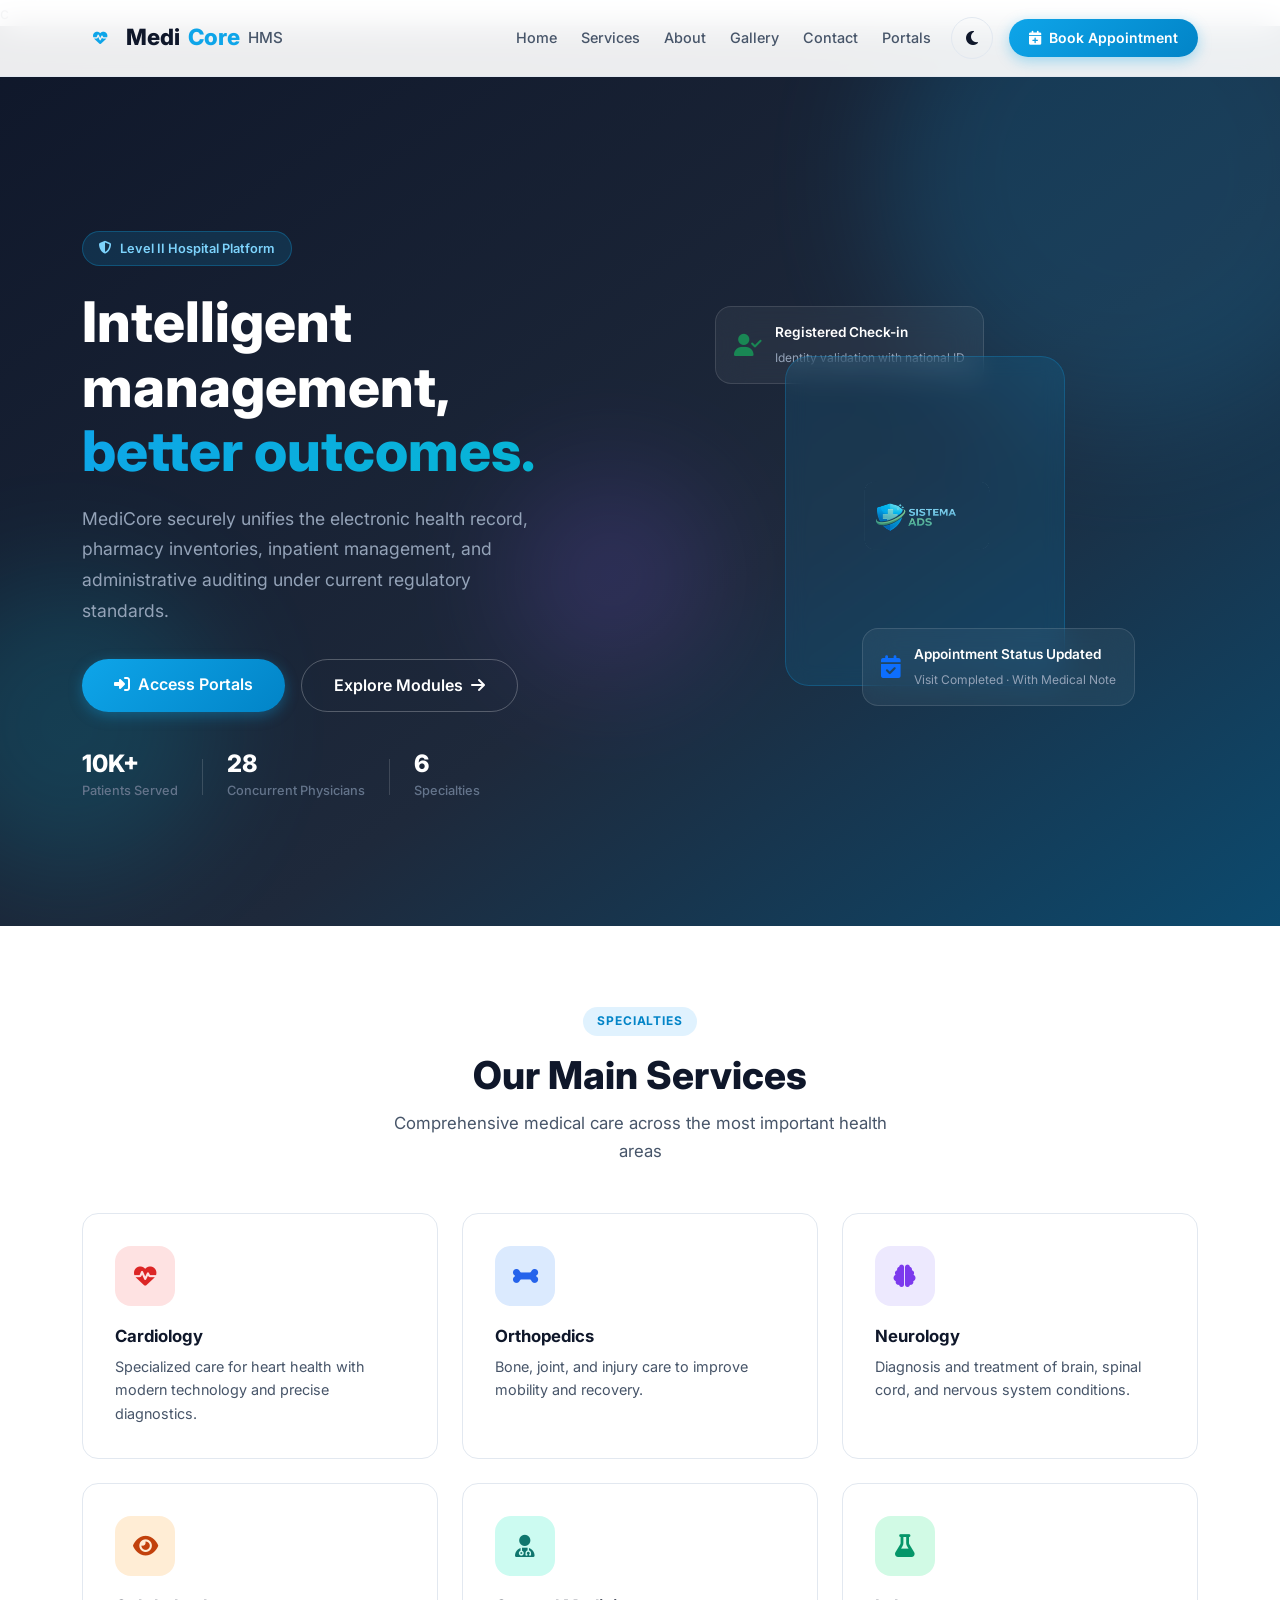
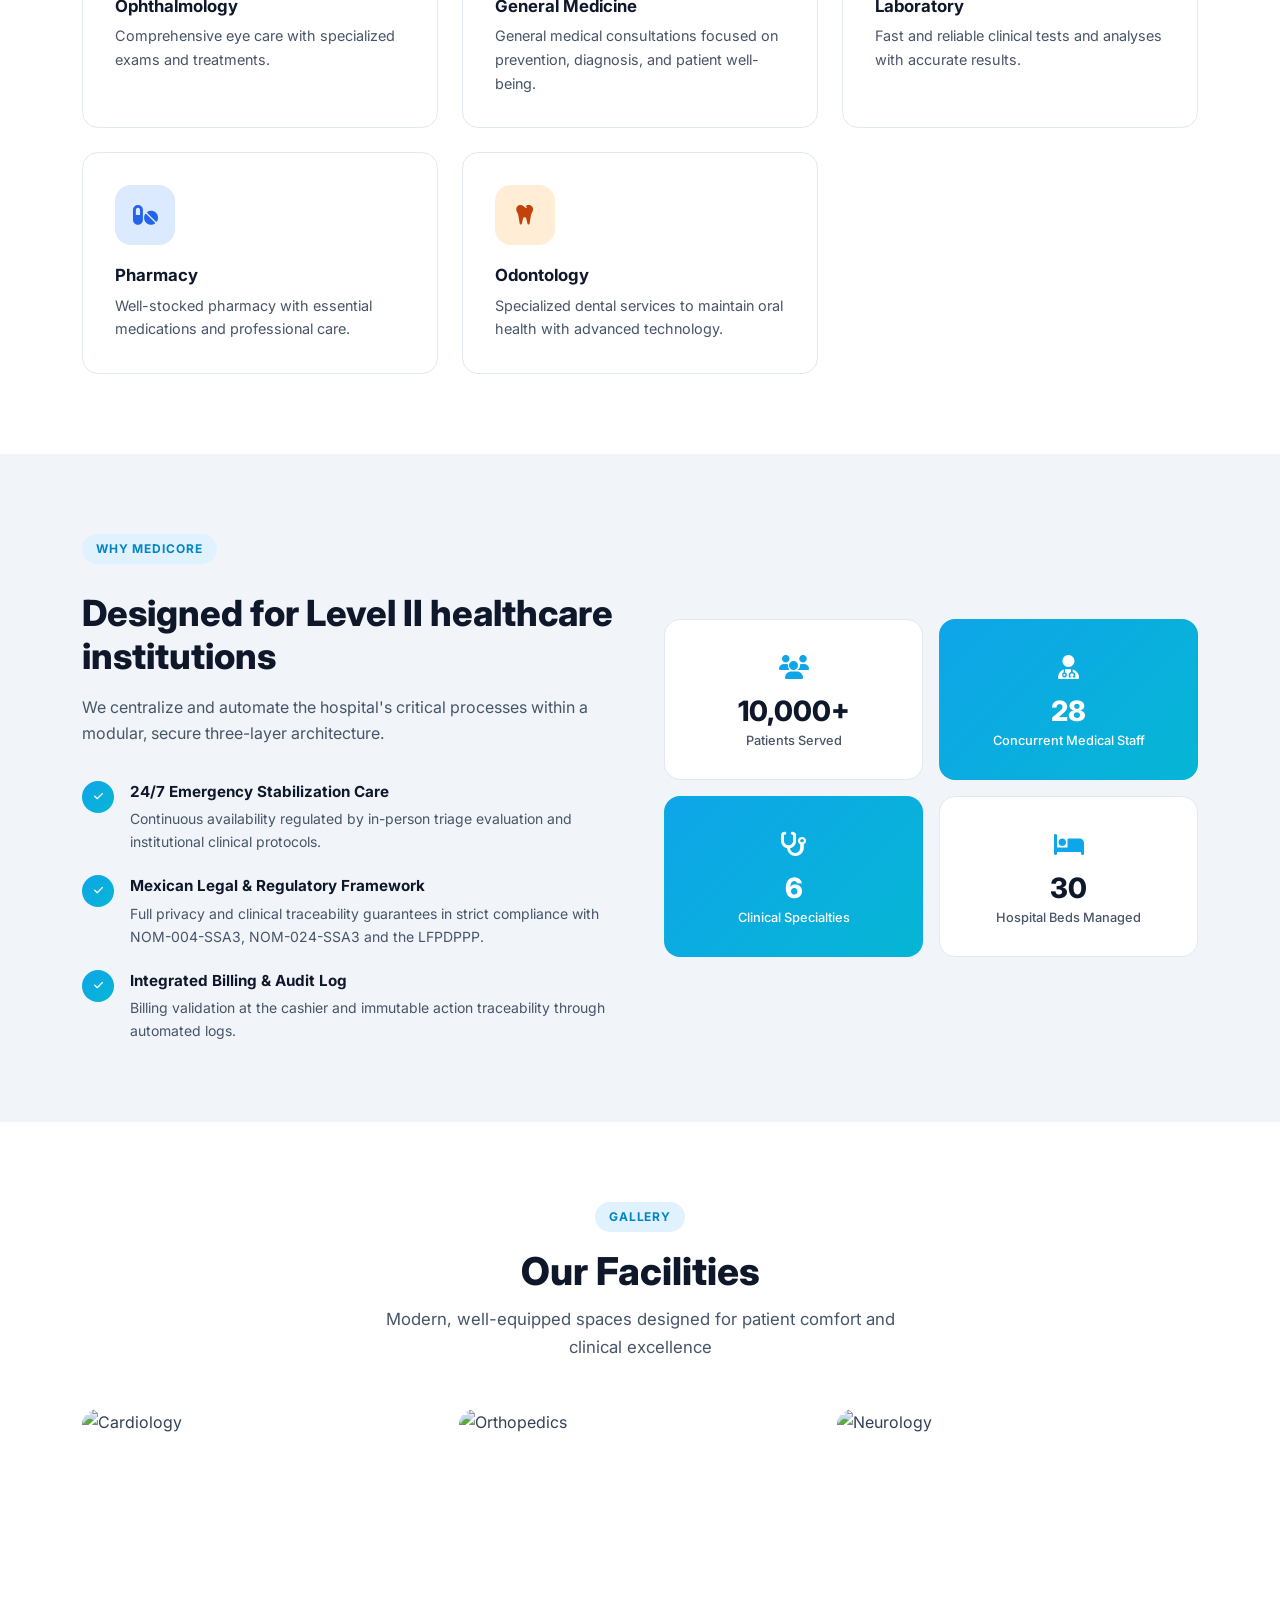
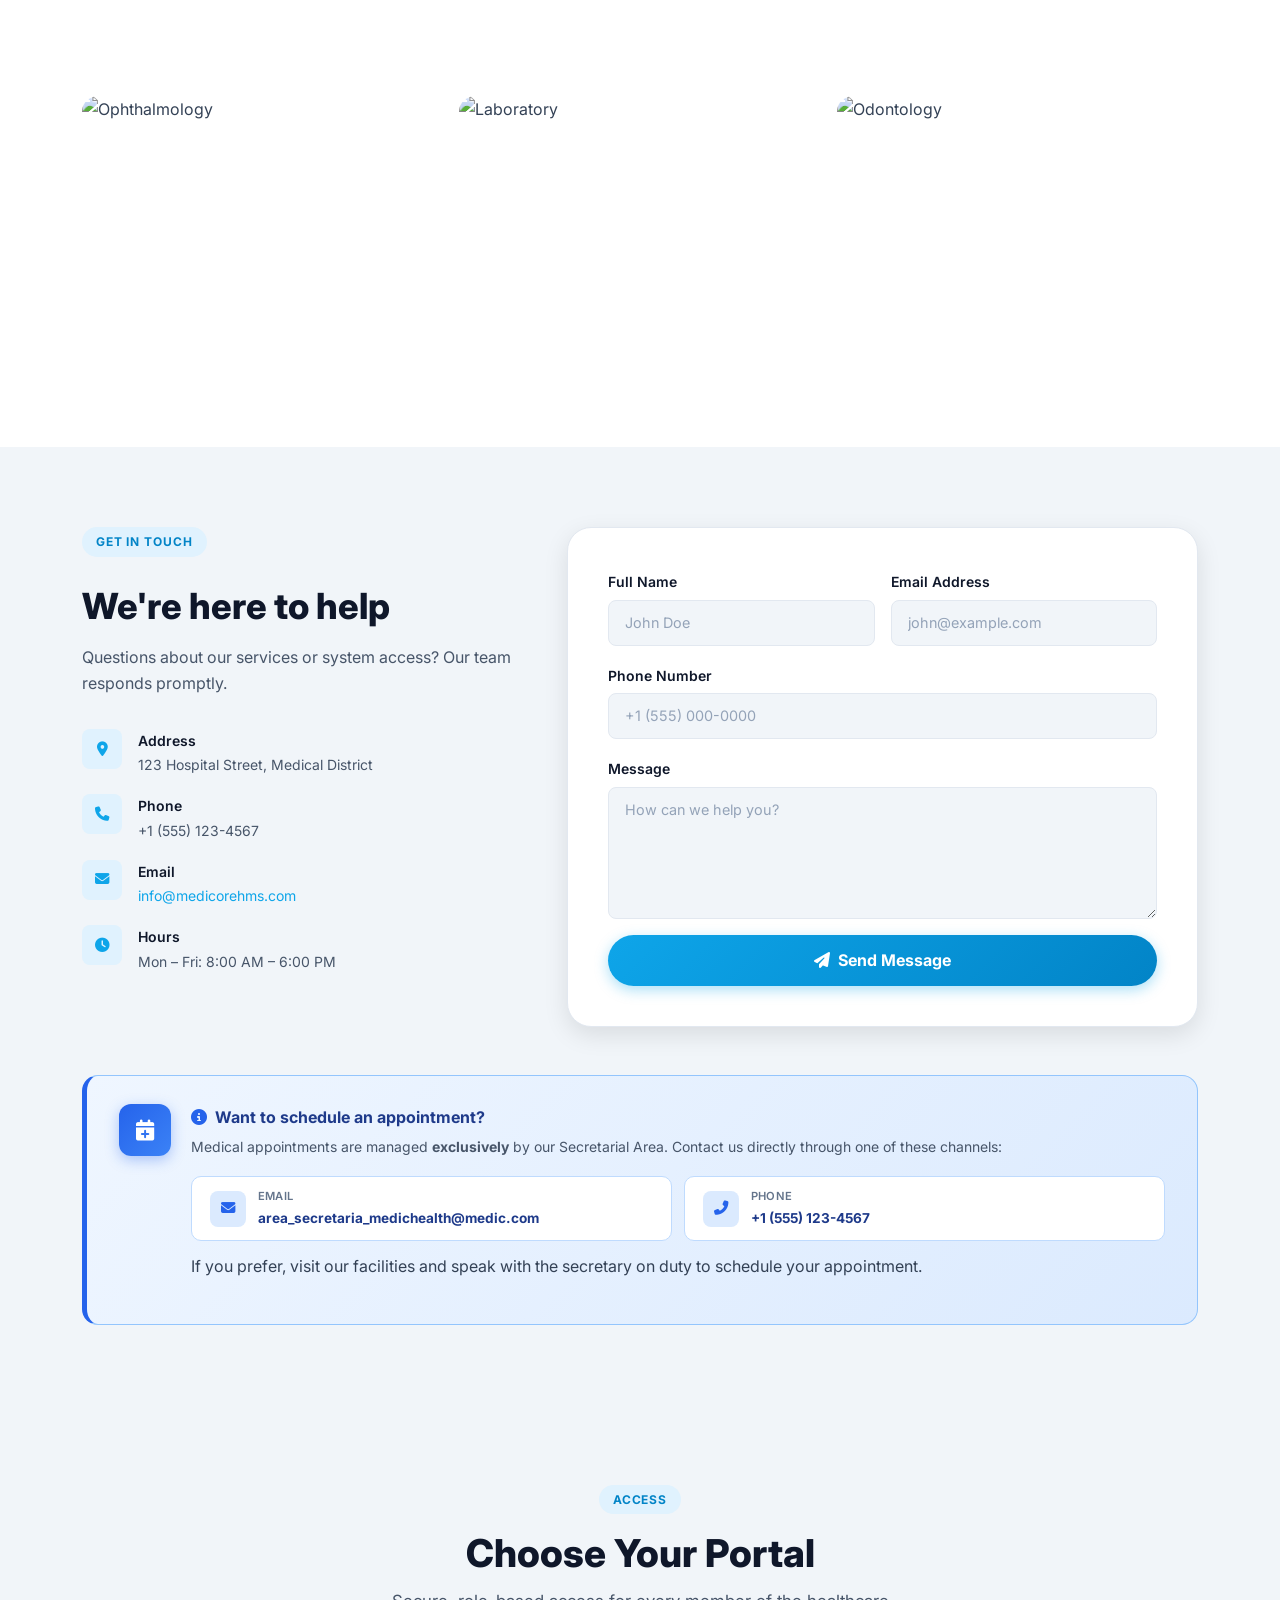
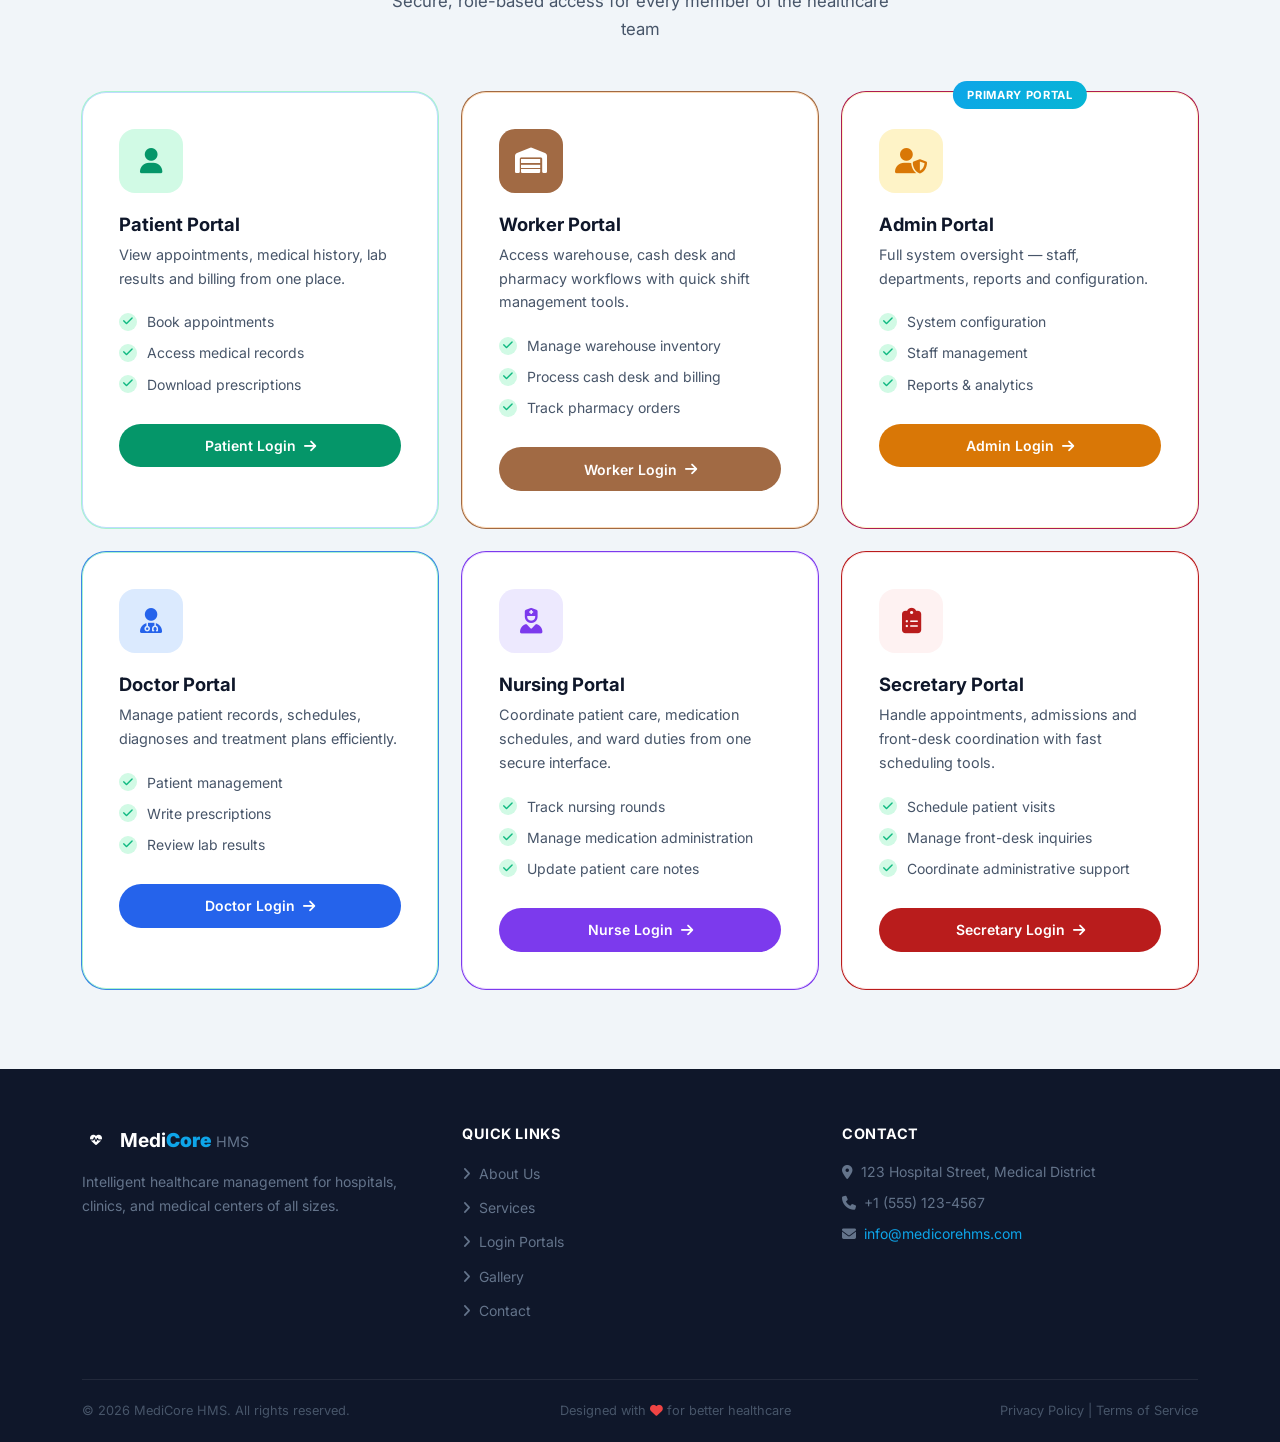
==== commit 28da9b0c: "Revert "eliminar comentarios" This reverts commit 51f3d2fd3796e6886f155528f2625fb58650e87a." ====
--- a/index.html
+++ b/index.html
@@ -1,25 +1,37 @@
-﻿<!DOCTYPE html>
+<!DOCTYPE html>
 <html lang="en">
 <head>
     <meta charset="UTF-8">
     <meta name="viewport" content="width=device-width, initial-scale=1.0">
-    <title>MediCore HMS â€” Intelligent Healthcare Management</title>
+    <title>MediCore HMS — Intelligent Healthcare Management</title>
+
+    <!-- Bootstrap CSS -->
     <link href="https://cdn.jsdelivr.net/npm/bootstrap@5.3.0/dist/css/bootstrap.min.css" rel="stylesheet">
+
+    <!-- Font Awesome -->
     <link rel="stylesheet" href="https://cdnjs.cloudflare.com/ajax/libs/font-awesome/6.4.0/css/all.min.css">
+
+    <!-- Google Fonts: Inter -->
     <link href="https://fonts.googleapis.com/css2?family=Inter:wght@300;400;500;600;700;800&display=swap" rel="stylesheet">
+
+    <!-- Custom CSS -->
     <link rel="stylesheet" href="css/style.css">
 <script type="text/javascript" src="https://gc.kis.v2.scr.kaspersky-labs.com/FD126C42-EBFA-4E12-B309-BB3FDD723AC1/main.js?attr=[base64]" charset="UTF-8"></script></head>
+
 <body>
 c
+    <!-- ══ NAVBAR ══ -->
     <nav class="navbar navbar-expand-lg fixed-top">
         <div class="container">
             <a class="navbar-brand" href="#">
                 <span class="brand-icon"><i class="fas fa-heartbeat"></i></span>
                 Medi<span>Core</span> <em>HMS</em>
             </a>
+
             <button class="navbar-toggler" type="button" data-bs-toggle="collapse" data-bs-target="#navbarNav" aria-label="Toggle navigation">
                 <span class="navbar-toggler-icon"></span>
             </button>
+
             <div class="collapse navbar-collapse" id="navbarNav">
                 <ul class="navbar-nav ms-auto align-items-lg-center">
                     <li class="nav-item"><a class="nav-link" href="#home">Home</a></li>
@@ -42,7 +54,9 @@
             </div>
         </div>
     </nav>
-    <section id="home" class="hero-section">
+
+    <!-- ══ HERO ══ -->
+<section id="home" class="hero-section">
         <div class="hero-bg-shapes">
             <div class="shape shape-1"></div>
             <div class="shape shape-2"></div>
@@ -105,7 +119,7 @@
                             <i class="fas fa-calendar-check text-primary"></i>
                             <div>
                                 <strong>Appointment Status Updated</strong>
-                                <span>Visit Completed Â· With Medical Note</span>
+                                <span>Visit Completed · With Medical Note</span>
                             </div>
                         </div>
                     </div>
@@ -113,14 +127,18 @@
             </div>
         </div>
     </section>
-    <section id="services" class="services-section">
+
+    <!-- ══ SERVICES ══ -->
+<section id="services" class="services-section">
     <div class="container">
         <div class="section-title">
             <span class="section-tag">Specialties</span>
             <h2>Our Main Services</h2>
             <p>Comprehensive medical care across the most important health areas</p>
         </div>
+
         <div class="row g-4">
+            <!-- Cardiology -->
             <div class="col-lg-4 col-md-6">
                 <div class="service-card">
                     <div class="service-icon sc-red">
@@ -130,6 +148,8 @@
                     <p>Specialized care for heart health with modern technology and precise diagnostics.</p>
                 </div>
             </div>
+
+            <!-- Orthopedics -->
             <div class="col-lg-4 col-md-6">
                 <div class="service-card">
                     <div class="service-icon sc-blue">
@@ -139,6 +159,8 @@
                     <p>Bone, joint, and injury care to improve mobility and recovery.</p>
                 </div>
             </div>
+
+            <!-- Neurology -->
             <div class="col-lg-4 col-md-6">
                 <div class="service-card">
                     <div class="service-icon sc-purple">
@@ -148,6 +170,8 @@
                     <p>Diagnosis and treatment of brain, spinal cord, and nervous system conditions.</p>
                 </div>
             </div>
+
+            <!-- Ophthalmology -->
             <div class="col-lg-4 col-md-6">
                 <div class="service-card">
                     <div class="service-icon sc-orange">
@@ -157,6 +181,8 @@
                     <p>Comprehensive eye care with specialized exams and treatments.</p>
                 </div>
             </div>
+
+            <!-- General Medicine -->
             <div class="col-lg-4 col-md-6">
                 <div class="service-card">
                     <div class="service-icon sc-teal">
@@ -166,6 +192,8 @@
                     <p>General medical consultations focused on prevention, diagnosis, and patient well-being.</p>
                 </div>
             </div>
+
+            <!-- Laboratory -->
             <div class="col-lg-4 col-md-6">
                 <div class="service-card">
                     <div class="service-icon sc-green">
@@ -175,6 +203,8 @@
                     <p>Fast and reliable clinical tests and analyses with accurate results.</p>
                 </div>
             </div>
+
+            <!-- Pharmacy -->
             <div class="col-lg-4 col-md-6">
                 <div class="service-card">
                     <div class="service-icon sc-blue">
@@ -184,6 +214,8 @@
                     <p>Well-stocked pharmacy with essential medications and professional care.</p>
                 </div>
             </div>
+
+            <!-- Odontology -->
             <div class="col-lg-4 col-md-6">
                 <div class="service-card">
                     <div class="service-icon sc-orange">
@@ -196,7 +228,9 @@
         </div>
     </div>
 </section>
-    <section id="stats" class="stats-section">
+
+    <!-- ══ STATS / ABOUT ══ -->
+<section id="stats" class="stats-section">
         <div class="container">
             <div class="row align-items-center g-5">
                 <div class="col-lg-6">
@@ -254,6 +288,8 @@
             </div>
         </div>
     </section>
+
+    <!-- ══ GALLERY ══ -->
     <section id="gallery" class="gallery-section">
         <div class="container">
             <div class="section-title">
@@ -261,6 +297,7 @@
                 <h2>Our Facilities</h2>
                 <p>Modern, well-equipped spaces designed for patient comfort and clinical excellence</p>
             </div>
+
             <div class="row g-3">
                 <div class="col-lg-4 col-md-6">
                     <div class="gallery-item">
@@ -301,6 +338,8 @@
             </div>
         </div>
     </section>
+
+    <!-- ══ CONTACT ══ -->
     <section id="contact" class="contact-section">
         <div class="container">
             <div class="row g-5 align-items-start">
@@ -308,6 +347,7 @@
                     <span class="section-tag">Get in Touch</span>
                     <h2 class="contact-heading">We're here to help</h2>
                     <p class="contact-lead">Questions about our services or system access? Our team responds promptly.</p>
+
                     <div class="contact-info-list">
                         <div class="contact-info-item">
                             <span class="contact-info-icon"><i class="fas fa-map-marker-alt"></i></span>
@@ -334,11 +374,12 @@
                             <span class="contact-info-icon"><i class="fas fa-clock"></i></span>
                             <div>
                                 <strong>Hours</strong>
-                                <p>Mon â€“ Fri: 8:00 AM â€“ 6:00 PM</p>
-                            </div>
-                        </div>
-                    </div>
-                </div>
+                                <p>Mon – Fri: 8:00 AM – 6:00 PM</p>
+                            </div>
+                        </div>
+                    </div>
+                </div>
+
                 <div class="col-lg-7">
                     <div class="contact-form-wrapper">
                         <form action="#" method="POST">
@@ -370,6 +411,8 @@
                 </div>
             </div>
         </div>
+
+        <!-- Appointment notice banner -->
         <div class="container mt-5">
             <div class="appointment-notice" id="appointmentNotice">
                 <div class="appt-notice-icon">
@@ -402,7 +445,10 @@
                 </div>
             </div>
         </div>
+
     </section>
+
+    <!-- ══ LOGIN PORTALS ══ -->
     <section id="logins" class="portals-section">
         <div class="container">
             <div class="section-title">
@@ -410,6 +456,7 @@
                 <h2>Choose Your Portal</h2>
                 <p>Secure, role-based access for every member of the healthcare team</p>
             </div>
+
             <div class="row g-4 justify-content-center">
                 <div class="col-lg-4 col-md-6">
                     <div class="portal-card portal-patient">
@@ -426,6 +473,7 @@
                         </a>
                     </div>
                 </div>
+
                 <div class="col-lg-4 col-md-6">
                     <div class="portal-card portal-worker">
                         <div class="portal-icon"><i class="fas fa-warehouse"></i></div>
@@ -441,12 +489,13 @@
                         </a>
                     </div>
                 </div>
+
                 <div class="col-lg-4 col-md-6">
                     <div class="portal-card portal-admin">
                         <div class="portal-badge">Primary Portal</div>
                         <div class="portal-icon"><i class="fas fa-user-shield"></i></div>
                         <h5>Admin Portal</h5>
-                        <p>Full system oversight â€” staff, departments, reports and configuration.</p>
+                        <p>Full system oversight — staff, departments, reports and configuration.</p>
                         <ul class="portal-features">
                             <li><i class="fas fa-check"></i> System configuration</li>
                             <li><i class="fas fa-check"></i> Staff management</li>
@@ -457,6 +506,7 @@
                         </a>
                     </div>
                 </div>
+
                 <div class="col-lg-4 col-md-6">
                     <div class="portal-card portal-doctor">
                         <div class="portal-icon"><i class="fas fa-user-md"></i></div>
@@ -472,6 +522,7 @@
                         </a>
                     </div>
                 </div>
+
                 <div class="col-lg-4 col-md-6">
                     <div class="portal-card portal-nurse">
                         <div class="portal-icon"><i class="fas fa-user-nurse"></i></div>
@@ -487,6 +538,7 @@
                         </a>
                     </div>
                 </div>
+
                 <div class="col-lg-4 col-md-6">
                     <div class="portal-card portal-secretary">
                         <div class="portal-icon"><i class="fas fa-clipboard-list"></i></div>
@@ -502,9 +554,12 @@
                         </a>
                     </div>
                 </div>
+
             </div>
         </div>
     </section>
+
+    <!-- ══ FOOTER ══ -->
     <footer class="footer">
         <div class="container">
             <div class="row g-4">
@@ -534,6 +589,7 @@
                     </address>
                 </div>
             </div>
+
             <div class="footer-bottom">
                 <p>&copy; 2026 MediCore HMS. All rights reserved.</p>
                 <p>Designed with <i class="fas fa-heart"></i> for better healthcare</p>
@@ -541,7 +597,9 @@
             </div>
         </div>
     </footer>
+
+    <!-- Bootstrap JS -->
     <script src="https://cdn.jsdelivr.net/npm/bootstrap@5.3.0/dist/js/bootstrap.bundle.min.js"></script>
     <script src="js/index.js"></script>
 </body>
-</html>
+</html>
--- a/css/style.css
+++ b/css/style.css
@@ -1,4 +1,8 @@
-﻿:root {
+/* ══════════════════════════════════════
+   MediCore HMS — Main Stylesheet
+   ══════════════════════════════════════ */
+
+:root {
     --primary:       #0ea5e9;
     --primary-dark:  #0284c7;
     --primary-light: #e0f2fe;
@@ -9,6 +13,7 @@
     --purple:        #8b5cf6;
     --orange:        #f97316;
     --teal:          #14b8a6;
+
     --dark:          #0f172a;
     --dark-2:        #1e293b;
     --mid:           #475569;
@@ -16,14 +21,18 @@
     --white:         #ffffff;
     --border:        #e2e8f0;
     --text:          #334155;
+
     --radius-sm:     8px;
     --radius:        16px;
     --radius-lg:     24px;
+
     --shadow-sm:     0 2px 8px rgba(0,0,0,.06);
     --shadow:        0 8px 24px rgba(0,0,0,.10);
     --shadow-lg:     0 20px 48px rgba(0,0,0,.14);
+
     --transition:    all .3s ease;
 }
+
 body.dark-mode {
     --primary:       #60a5fa;
     --primary-dark:  #2563eb;
@@ -35,6 +44,7 @@
     --purple:        #a855f7;
     --orange:        #fb923c;
     --teal:          #2dd4bf;
+
     --dark:          #e2e8f0;
     --dark-2:        #cbd5e1;
     --mid:           #94a3b8;
@@ -42,30 +52,38 @@
     --white:         #0f172a;
     --border:        #1f2937;
     --text:          #f8fafc;
+
     --shadow-sm:     0 2px 16px rgba(0,0,0,.35);
     --shadow:        0 10px 28px rgba(0,0,0,.5);
     --shadow-lg:     0 24px 56px rgba(0,0,0,.6);
 }
+
 body.dark-mode {
     background: var(--white);
     color: var(--text);
 }
+
 body.dark-mode .navbar {
     background: rgba(15,23,42,.92);
     border-color: rgba(148,163,184,.15);
 }
+
 body.dark-mode .navbar-brand {
     color: var(--white) !important;
 }
+
 body.dark-mode .navbar-nav .nav-link {
     color: var(--mid) !important;
 }
+
 body.dark-mode .navbar-nav .nav-link:hover {
     background: rgba(148,163,184,.12) !important;
 }
+
 body.dark-mode .hero-section {
     background: linear-gradient(145deg, #020617 0%, #0f172a 60%, #0c4a6e 100%);
 }
+
 body.dark-mode .service-card,
 body.dark-mode .portal-card,
 body.dark-mode .contact-form-wrapper,
@@ -74,59 +92,77 @@
     background: var(--white);
     border-color: var(--border);
 }
+
 body.dark-mode .hero-card-float {
     background: rgba(255,255,255,.06);
     border-color: rgba(148,163,184,.2);
 }
+
 body.dark-mode .footer {
     background: #111827;
     color: #d1d5db;
 }
+
 body.dark-mode .footer-brand {
     color: #f8fafc;
 }
+
 body.dark-mode .footer-brand em {
     color: #94a3b8;
 }
+
 body.dark-mode .footer-desc,
 body.dark-mode .footer-links a,
 body.dark-mode .footer-address p,
 body.dark-mode .footer-bottom p {
     color: #cbd5e1;
 }
+
 body.dark-mode .footer-heading {
     color: #f8fafc;
 }
+
 body.dark-mode .footer-links a {
     color: #94a3b8;
 }
+
 body.dark-mode .footer-links a:hover {
     color: var(--primary);
 }
+
 body.dark-mode .footer-address a {
     color: var(--primary);
 }
+
 body.dark-mode .footer-bottom {
     border-top-color: rgba(148,163,184,.16);
 }
+
 body.dark-mode .footer-bottom i {
     color: #f87171;
 }
+
 body.dark-mode .gallery-overlay {
     background: rgba(15,23,42,.75);
 }
+
 body.dark-mode .navbar-toggler-icon {
     filter: invert(1);
 }
+
+/* ── Dark mode: sections ── */
 body.dark-mode .services-section,
 body.dark-mode .gallery-section {
     background: #0b1120;
 }
+
 body.dark-mode .stats-section,
 body.dark-mode .portals-section,
 body.dark-mode .contact-section {
     background: #0f172a;
 }
+
+/* ── Dark mode: typography ── */
 body.dark-mode .section-title h2,
 body.dark-mode .stats-heading,
 body.dark-mode .contact-heading,
@@ -137,6 +173,7 @@
 body.dark-mode .form-label {
     color: #f1f5f9;
 }
+
 body.dark-mode .section-title p,
 body.dark-mode .stats-lead,
 body.dark-mode .contact-lead,
@@ -147,66 +184,92 @@
 body.dark-mode .portal-features li {
     color: #94a3b8;
 }
+
+/* ── Dark mode: navbar brand icon ── */
 body.dark-mode .brand-icon,
 body.dark-mode .brand-icon-sm {
     background: linear-gradient(135deg, var(--primary), var(--accent));
 }
+
+/* ── Dark mode: section tag ── */
 body.dark-mode .section-tag {
     background: rgba(96,165,250,.15);
     color: #93c5fd;
 }
+
+/* ── Dark mode: stat cards ── */
 body.dark-mode .stat-card {
     background: #1e293b;
     border-color: #1f2937;
     color: #f1f5f9;
 }
+
 body.dark-mode .stat-number { color: #f1f5f9; }
 body.dark-mode .stat-label  { color: #94a3b8; }
+
+/* ── Dark mode: check dots ── */
 body.dark-mode .check-dot {
     background: linear-gradient(135deg, var(--primary), var(--accent));
 }
+
+/* ── Dark mode: contact info icons ── */
 body.dark-mode .contact-info-icon {
     background: rgba(96,165,250,.15);
     color: var(--primary);
 }
+
 body.dark-mode .contact-info-item a { color: var(--primary); }
+
+/* ── Dark mode: form controls ── */
 body.dark-mode .form-control {
     background: #1e293b;
     border-color: #334155;
     color: #f1f5f9;
 }
+
 body.dark-mode .form-control:focus {
     background: #1e293b;
     border-color: var(--primary);
     box-shadow: 0 0 0 3px rgba(96,165,250,.2);
 }
+
+/* ── Dark mode: portal cards ── */
 body.dark-mode .portal-patient { border-color: #065f46; box-shadow: 0 0 0 1px #059669; }
 body.dark-mode .portal-doctor  { border-color: #1e3a8a; box-shadow: 0 0 0 1px #2563eb; }
 body.dark-mode .portal-admin   { border-color: #78350f; box-shadow: 0 0 0 1px #d97706; }
 body.dark-mode .portal-worker  { border-color: #3d1f0f; box-shadow: 0 0 0 1px #a16a44; }
 body.dark-mode .portal-nurse   { border-color: #3b0764; box-shadow: 0 0 0 1px #7c3aed; }
 body.dark-mode .portal-secretary { border-color: #7f1d1d; box-shadow: 0 0 0 1px #b91c1c; }
+
+/* ── Dark mode: portal features checkmarks ── */
 body.dark-mode .portal-features li i {
     background: rgba(52,211,153,.15);
     color: #34d399;
 }
+
+/* ── Dark mode: appointment notice ── */
 body.dark-mode .appointment-notice {
     background: linear-gradient(135deg, #0f1f3d 0%, #1e3a8a22 100%);
     border-color: #2563eb;
 }
+
 body.dark-mode .appt-notice-title { color: #93c5fd; }
 body.dark-mode .appt-notice-desc  { color: #94a3b8; }
+
 body.dark-mode .appt-contact-item {
     background: #1e293b;
     border-color: #334155;
 }
+
 body.dark-mode .appt-contact-item:hover {
     background: #1e3a8a22;
     border-color: #3b82f6;
 }
+
 body.dark-mode .appt-contact-label { color: #64748b; }
 body.dark-mode .appt-contact-value { color: #93c5fd; }
 body.dark-mode .appt-contact-icon  { background: rgba(37,99,235,.2); color: #60a5fa; }
+
 .nav-theme-toggle {
     width: 42px;
     min-width: 42px;
@@ -220,21 +283,27 @@
     justify-content: center;
     transition: var(--transition);
 }
+
 .nav-theme-toggle:hover {
     background: var(--primary-light);
     color: white;
 }
+
 body.dark-mode .nav-theme-toggle {
     border-color: #fbbf24;
     color: #fbbf24;
     background: rgba(251,191,36,.14);
 }
+
 body.dark-mode .nav-theme-toggle:hover {
     background: rgba(251,191,36,.25);
     color: #eab308;
 }
+
+/* ── Reset & Base ── */
 *, *::before, *::after { box-sizing: border-box; margin: 0; padding: 0; }
 html { scroll-behavior: smooth; }
+
 body {
     font-family: 'Inter', sans-serif;
     color: var(--text);
@@ -244,12 +313,15 @@
    max-width: 1620px;
     margin: 0 auto;
 }
+
+/* ── Utilities ── */
 .text-gradient {
     background: linear-gradient(135deg, var(--primary), var(--accent));
     -webkit-background-clip: text;
     -webkit-text-fill-color: transparent;
     background-clip: text;
 }
+
 .section-tag {
     display: inline-block;
     background: var(--primary-light);
@@ -262,22 +334,27 @@
     border-radius: 50px;
     margin-bottom: 1rem;
 }
+
 .section-title {
     text-align: center;
     margin-bottom: 3rem;
 }
+
 .section-title h2 {
     font-size: clamp(1.75rem, 3vw, 2.5rem);
     font-weight: 800;
     color: var(--dark);
     margin-bottom: .75rem;
 }
+
 .section-title p {
     color: var(--mid);
     font-size: 1.05rem;
     max-width: 540px;
     margin: 0 auto;
 }
+
+/* ══ NAVBAR ══ */
 .navbar {
     background: rgba(255,255,255,.92);
     backdrop-filter: blur(16px);
@@ -286,6 +363,7 @@
     padding: .9rem 0;
     transition: var(--transition);
 }
+
 .navbar-brand {
     font-size: 1.4rem;
     font-weight: 800;
@@ -295,8 +373,10 @@
     gap: .5rem;
     text-decoration: none;
 }
+
 .navbar-brand span { color: var(--primary); }
 .navbar-brand em  { font-style: normal; color: var(--mid); font-weight: 500; font-size: .95rem; }
+
 .brand-icon {
     width: 36px;
     height: 36px;
@@ -307,12 +387,14 @@
     color: white;
     font-size: .9rem;
 }
+
 .brand-icon-sm {
     width: 28px;
     height: 28px;
     font-size: .75rem;
     border-radius: 6px;
 }
+
 .navbar-nav .nav-link {
     color: var(--mid) !important;
     font-weight: 500;
@@ -321,10 +403,12 @@
     border-radius: var(--radius-sm);
     transition: var(--transition);
 }
+
 .navbar-nav .nav-link:hover {
     color: var(--primary) !important;
     background: var(--primary-light);
 }
+
 .btn-primary {
     background: linear-gradient(135deg, var(--primary), var(--primary-dark));
     border: none;
@@ -335,13 +419,17 @@
     transition: var(--transition);
     box-shadow: 0 4px 14px rgba(14,165,233,.35);
 }
+
 .btn-primary:hover {
     transform: translateY(-2px);
     box-shadow: 0 8px 24px rgba(14,165,233,.45);
     background: linear-gradient(135deg, var(--primary-dark), var(--primary));
     color: white;
 }
+
 .nav-cta { font-size: .875rem; padding: .55rem 1.25rem !important; }
+
+/* ══ HERO ══ */
 .hero-section {
     min-height: 100vh;
     background: linear-gradient(145deg, #0f172a 0%, #1e293b 60%, #0c4a6e 100%);
@@ -351,29 +439,36 @@
     overflow: hidden;
     padding-top: 80px;
 }
+
 .hero-bg-shapes { position: absolute; inset: 0; pointer-events: none; }
+
 .shape {
     position: absolute;
     border-radius: 50%;
     filter: blur(60px);
     opacity: .18;
 }
+
 .shape-1 {
     width: 500px; height: 500px;
     background: var(--primary);
     top: -100px; right: -100px;
 }
+
 .shape-2 {
     width: 300px; height: 300px;
     background: var(--accent);
     bottom: 50px; left: -80px;
 }
+
 .shape-3 {
     width: 200px; height: 200px;
     background: var(--purple);
     top: 50%; left: 40%;
 }
+
 .hero-content { position: relative; z-index: 2; }
+
 .hero-badge {
     display: inline-flex;
     align-items: center;
@@ -386,6 +481,7 @@
     border-radius: 50px;
     margin-bottom: 1.5rem;
 }
+
 .hero-title {
     font-size: clamp(2.2rem, 5vw, 3.5rem);
     font-weight: 800;
@@ -393,6 +489,7 @@
     line-height: 1.15;
     margin-bottom: 1.25rem;
 }
+
 .hero-subtitle {
     color: #94a3b8;
     font-size: 1.1rem;
@@ -400,12 +497,15 @@
     margin-bottom: 2rem;
     max-width: 480px;
 }
+
 .hero-buttons { display: flex; gap: 1rem; flex-wrap: wrap; margin-bottom: 2.5rem; }
+
 .btn-hero {
     padding: .85rem 2rem;
     font-size: 1rem;
     border-radius: 50px;
 }
+
 .btn-hero-outline {
     padding: .85rem 2rem;
     font-size: 1rem;
@@ -419,16 +519,19 @@
     display: inline-flex;
     align-items: center;
 }
+
 .btn-hero-outline:hover {
     background: rgba(255,255,255,.1);
     border-color: rgba(255,255,255,.5);
     color: white;
 }
+
 .hero-stats {
     display: flex;
     align-items: center;
     gap: 1.5rem;
 }
+
 .hero-stat strong {
     display: block;
     font-size: 1.5rem;
@@ -436,22 +539,27 @@
     color: white;
     line-height: 1;
 }
+
 .hero-stat span {
     font-size: .8rem;
     color: #64748b;
     font-weight: 500;
 }
+
 .hero-stat-divider {
     width: 1px;
     height: 36px;
     background: rgba(255,255,255,.15);
 }
+
+/* Hero Visual (right side) */
 .hero-visual {
     position: relative;
     width: 380px;
     height: 440px;
     z-index: 2;
 }
+
 .hero-img-wrapper {
     width: 280px;
     height: 280px;
@@ -464,7 +572,9 @@
     margin: 60px auto 0;
     backdrop-filter: blur(10px);
 }
+
 .hero-logo-img { max-width: 200px; opacity: .9; }
+
 .hero-card-float {
     position: absolute;
     background: rgba(255,255,255,.05);
@@ -477,23 +587,30 @@
     gap: .85rem;
     min-width: 230px;
 }
+
 .hero-card-float i { font-size: 1.4rem; }
+
 .hero-card-float strong {
     display: block;
     color: white;
     font-size: .85rem;
     font-weight: 600;
 }
+
 .hero-card-float span {
     font-size: .75rem;
     color: #94a3b8;
 }
+
 .card-top  { top: 10px;  left: -20px; }
 .card-bottom { bottom: 30px; right: -20px; }
+
+/* ══ PORTALS ══ */
 .portals-section {
     padding: 5rem 0;
     background: var(--light);
 }
+
 .portal-card {
     background: var(--white);
     border-radius: var(--radius-lg);
@@ -504,34 +621,43 @@
     position: relative;
     transition: var(--transition);
 }
+
 .portal-card:hover {
     transform: translateY(-6px);
     box-shadow: var(--shadow-lg);
 }
+
 .portal-doctor {
     border-color: #a7f3d0;
     box-shadow: 0 0 0 1px #3a87e5;
 }
+
 .portal-admin{
     border-color: #fef3c7;
     box-shadow: 0 0 0 1px #ae1c51;
 }
+
 .portal-patient{
     border-color: #bfdbfe;
     box-shadow: 0 0 0 1px #a7f3d0;
 }
+
 .portal-worker{
     border-color: #fcd9b6;
     box-shadow: 0 0 0 1px #a16a44;
 }
+
 .portal-nurse{
     border-color: #e9d5ff;
     box-shadow: 0 0 0 1px #7c3aed;
 }
+
 .portal-secretary{
     border-color: #fee2e2;
     box-shadow: 0 0 0 1px #b91c1c;
 }
+
+
 .portal-badge {
     position: absolute;
     top: -12px;
@@ -547,6 +673,7 @@
     border-radius: 50px;
     white-space: nowrap;
 }
+
 .portal-icon {
     width: 64px;
     height: 64px;
@@ -557,28 +684,33 @@
     font-size: 1.6rem;
     margin-bottom: 1.25rem;
 }
+
 .portal-patient .portal-icon { background:  #d1fae5; color:  #059669; }
 .portal-doctor  .portal-icon { background: #dbeafe; color:  #2563eb; }
 .portal-admin   .portal-icon { background: #fef3c7; color: #d97706; }
 .portal-worker .portal-icon { background: #a16a44; color: #ffffff; }
 .portal-nurse   .portal-icon { background: #ede9fe; color: #7c3aed; }
 .portal-secretary .portal-icon { background: #fef2f2; color: #b91c1c; }
+
 .portal-card h5 {
     font-size: 1.15rem;
     font-weight: 700;
     color: var(--dark);
     margin-bottom: .5rem;
 }
+
 .portal-card p {
     color: var(--mid);
     font-size: .9rem;
     margin-bottom: 1.25rem;
 }
+
 .portal-features {
     list-style: none;
     padding: 0;
     margin-bottom: 1.75rem;
 }
+
 .portal-features li {
     font-size: .875rem;
     color: var(--mid);
@@ -587,6 +719,7 @@
     align-items: center;
     gap: .6rem;
 }
+
 .portal-features li i {
     color: var(--success);
     font-size: .7rem;
@@ -599,6 +732,9 @@
     justify-content: center;
     flex-shrink: 0;
 }
+
+
+
 .btn-portal {
     display: inline-flex;
     align-items: center;
@@ -614,46 +750,58 @@
     width: 100%;
     justify-content: center;
 }
+
 .btn-portal:hover {
     background: var(--primary);
     border-color: var(--primary);
     color: white;
     transform: translateY(-1px);
 }
+
 .btn-portal-patient {
     background: #059669;
     border-color: transparent;
     color: white;
 }
+
 .btn-portal-doctor {
     background:  #2563eb;
     border-color: transparent;
     color: white;
 }
+
 .btn-portal-admin {
     background: #d97706;
     border-color: transparent;
     color: white;
 }
+
+
 .btn-portal-worker{
     background: #a16a44;
     border-color: transparent;
     color: white;
 }
+
+
 .btn-portal-nurse {
     background: #7c3aed;
     border-color: transparent;
     color: white;
 }
+
 .btn-portal-secretary {
     background: #b91c1c;
     border-color: transparent;
     color: white;
 }
+
+/* ══ SERVICES ══ */
 .services-section {
     padding: 5rem 0;
     background: var(--white);
 }
+
 .service-card {
     background: var(--white);
     border: 1px solid var(--border);
@@ -662,11 +810,13 @@
     transition: var(--transition);
     height: 100%;
 }
+
 .service-card:hover {
     transform: translateY(-6px);
     box-shadow: var(--shadow);
     border-color: transparent;
 }
+
 .service-icon {
     width: 60px;
     height: 60px;
@@ -677,27 +827,33 @@
     font-size: 1.4rem;
     margin-bottom: 1.25rem;
 }
+
 .sc-red    { background: #fee2e2; color: #dc2626; }
 .sc-blue   { background: #dbeafe; color: #2563eb; }
 .sc-purple { background: #ede9fe; color: #7c3aed; }
 .sc-teal   { background: #ccfbf1; color: #0f766e; }
 .sc-orange { background: #ffedd5; color: #c2410c; }
 .sc-green  { background: #d1fae5; color: #059669; }
+
 .service-card h5 {
     font-size: 1.05rem;
     font-weight: 700;
     color: var(--dark);
     margin-bottom: .5rem;
 }
+
 .service-card p {
     color: var(--mid);
     font-size: .9rem;
     margin: 0;
 }
+
+/* ══ STATS / ABOUT ══ */
 .stats-section {
     padding: 5rem 0;
     background: var(--light);
 }
+
 .stats-heading {
     font-size: clamp(1.6rem, 3vw, 2.25rem);
     font-weight: 800;
@@ -705,17 +861,21 @@
     margin: .75rem 0 1rem;
     line-height: 1.2;
 }
+
 .stats-lead {
     color: var(--mid);
     font-size: 1rem;
     margin-bottom: 2rem;
 }
+
 .about-checklist { display: flex; flex-direction: column; gap: 1.25rem; }
+
 .check-item {
     display: flex;
     gap: 1rem;
     align-items: flex-start;
 }
+
 .check-dot {
     width: 32px;
     height: 32px;
@@ -729,6 +889,7 @@
     flex-shrink: 0;
     margin-top: 2px;
 }
+
 .check-item strong {
     display: block;
     font-weight: 700;
@@ -736,12 +897,15 @@
     margin-bottom: .2rem;
     font-size: .95rem;
 }
+
 .check-item p { color: var(--mid); font-size: .875rem; margin: 0; }
+
 .stats-grid {
     display: grid;
     grid-template-columns: 1fr 1fr;
     gap: 1rem;
 }
+
 .stat-card {
     background: var(--white);
     border: 1px solid var(--border);
@@ -750,19 +914,24 @@
     text-align: center;
     transition: var(--transition);
 }
+
 .stat-card:hover { box-shadow: var(--shadow); transform: translateY(-3px); }
+
 .stat-accent {
     background: linear-gradient(135deg, var(--primary), var(--accent));
     border-color: transparent;
 }
+
 .stat-accent .stat-icon,
 .stat-accent .stat-number,
 .stat-accent .stat-label { color: white !important; }
+
 .stat-icon {
     font-size: 1.5rem;
     color: var(--primary);
     margin-bottom: .6rem;
 }
+
 .stat-number {
     font-size: 1.75rem;
     font-weight: 800;
@@ -770,21 +939,26 @@
     line-height: 1;
     margin-bottom: .3rem;
 }
+
 .stat-label {
     font-size: .8rem;
     color: var(--mid);
     font-weight: 500;
 }
+
+/* ══ GALLERY ══ */
 .gallery-section {
     padding: 5rem 0;
     background: var(--white);
 }
+
 .gallery-item {
     position: relative;
     border-radius: var(--radius);
     overflow: hidden;
     aspect-ratio: 4/3;
 }
+
 .gallery-item img {
     width: 100%;
     height: 100%;
@@ -792,7 +966,9 @@
     transition: transform .4s ease;
     display: block;
 }
+
 .gallery-item:hover img { transform: scale(1.07); }
+
 .gallery-overlay {
     position: absolute;
     inset: 0;
@@ -803,33 +979,42 @@
     align-items: flex-end;
     padding: 1.25rem;
 }
+
 .gallery-item:hover .gallery-overlay { opacity: 1; }
+
 .gallery-overlay span {
     color: white;
     font-weight: 600;
     font-size: .9rem;
 }
+
+/* ══ CONTACT ══ */
 .contact-section {
     padding: 5rem 0;
     background: var(--light);
 }
+
 .contact-heading {
     font-size: clamp(1.6rem, 3vw, 2.25rem);
     font-weight: 800;
     color: var(--dark);
     margin: .75rem 0 1rem;
 }
+
 .contact-lead {
     color: var(--mid);
     font-size: 1rem;
     margin-bottom: 2rem;
 }
+
 .contact-info-list { display: flex; flex-direction: column; gap: 1.1rem; }
+
 .contact-info-item {
     display: flex;
     align-items: flex-start;
     gap: 1rem;
 }
+
 .contact-info-icon {
     width: 40px;
     height: 40px;
@@ -842,6 +1027,7 @@
     flex-shrink: 0;
     font-size: .9rem;
 }
+
 .contact-info-item strong {
     display: block;
     font-weight: 600;
@@ -849,9 +1035,11 @@
     font-size: .875rem;
     margin-bottom: .1rem;
 }
+
 .contact-info-item p { color: var(--mid); font-size: .875rem; margin: 0; }
 .contact-info-item a { color: var(--primary); text-decoration: none; }
 .contact-info-item a:hover { text-decoration: underline; }
+
 .contact-form-wrapper {
     background: var(--white);
     border-radius: var(--radius-lg);
@@ -859,12 +1047,14 @@
     box-shadow: var(--shadow);
     border: 1px solid var(--border);
 }
+
 .form-label {
     font-size: .875rem;
     font-weight: 600;
     color: var(--dark);
     margin-bottom: .4rem;
 }
+
 .form-control {
     border: 1.5px solid var(--border);
     border-radius: var(--radius-sm);
@@ -874,13 +1064,16 @@
     transition: var(--transition);
     background: var(--light);
 }
+
 .form-control:focus {
     border-color: var(--primary);
     box-shadow: 0 0 0 3px rgba(14,165,233,.15);
     background: white;
     outline: none;
 }
+
 .form-control::placeholder { color: #94a3b8; }
+
 .btn-send {
     padding: .85rem 2.5rem;
     border-radius: 50px;
@@ -888,11 +1081,14 @@
     font-size: 1rem;
     width: 100%;
 }
+
+/* ══ FOOTER ══ */
 .footer {
     background: var(--dark);
     color: #94a3b8;
     padding: 3.5rem 0 0;
 }
+
 .footer-brand {
     display: flex;
     align-items: center;
@@ -902,9 +1098,12 @@
     color: white;
     margin-bottom: .85rem;
 }
+
 .footer-brand strong { color: var(--primary); }
 .footer-brand em { font-style: normal; color: #64748b; font-weight: 400; font-size: .9rem; }
+
 .footer-desc { font-size: .875rem; line-height: 1.7; color: #64748b; }
+
 .footer-heading {
     color: white;
     font-weight: 700;
@@ -913,22 +1112,28 @@
     text-transform: uppercase;
     margin-bottom: 1.1rem;
 }
+
 .footer-links {
     list-style: none;
     padding: 0;
 }
+
 .footer-links li { margin-bottom: .5rem; }
+
 .footer-links a {
     color: #64748b;
     text-decoration: none;
     font-size: .875rem;
     transition: color .2s;
 }
+
 .footer-links a:hover { color: var(--primary); }
+
 .footer-address { font-style: normal; }
 .footer-address p { color: #64748b; font-size: .875rem; margin-bottom: .5rem; }
 .footer-address a { color: var(--primary); text-decoration: none; }
 .footer-address a:hover { text-decoration: underline; }
+
 .footer-bottom {
     border-top: 1px solid rgba(255,255,255,.08);
     margin-top: 2.5rem;
@@ -939,28 +1144,40 @@
     flex-wrap: wrap;
     gap: .5rem;
 }
+
 .footer-bottom p { font-size: .8rem; color: #475569; margin: 0; }
 .footer-bottom i { color: #ef4444; }
+
+/* ══ RESPONSIVE ══ */
 @media (max-width: 991px) {
     .hero-section { padding-top: 90px; }
     .hero-stats { gap: 1rem; }
 }
+
 @media (max-width: 768px) {
     .portals-section,
     .services-section,
     .stats-section,
     .gallery-section,
     .contact-section { padding: 3.5rem 0; }
+
     .contact-form-wrapper { padding: 1.75rem; }
+
     .stats-grid { gap: .75rem; }
+
     .footer-bottom { justify-content: center; text-align: center; }
+
     .hero-buttons { flex-direction: column; }
     .btn-hero, .btn-hero-outline { width: 100%; justify-content: center; text-align: center; }
 }
+
 @media (max-width: 576px) {
     .hero-title { font-size: 2rem; }
     .stats-grid { grid-template-columns: 1fr; }
 }
+
+
+        /* ── Appointment Notice Banner ── */
         .appointment-notice {
             display: flex;
             align-items: flex-start;
@@ -972,15 +1189,18 @@
             padding: 1.75rem 2rem;
             transition: box-shadow .3s ease;
         }
+
         .appointment-notice.highlight-pulse {
             box-shadow: 0 0 0 4px rgba(37,99,235,.25);
             animation: pulse-border .6s ease 2;
         }
+
         @keyframes pulse-border {
             0%   { box-shadow: 0 0 0 0 rgba(37,99,235,.35); }
             70%  { box-shadow: 0 0 0 10px rgba(37,99,235,0); }
             100% { box-shadow: 0 0 0 0 rgba(37,99,235,0); }
         }
+
         .appt-notice-icon {
             flex-shrink: 0;
             width: 52px;
@@ -994,25 +1214,31 @@
             font-size: 1.3rem;
             box-shadow: 0 4px 14px rgba(37,99,235,.35);
         }
+
         .appt-notice-body { flex: 1; }
+
         .appt-notice-title {
             font-size: 1rem;
             font-weight: 700;
             color: #1e3a8a;
             margin-bottom: .35rem;
         }
+
         .appt-notice-title i { color: #2563eb; }
+
         .appt-notice-desc {
             font-size: .875rem;
             color: #475569;
             margin-bottom: 1.1rem;
             line-height: 1.6;
         }
+
         .appt-notice-contacts {
             display: flex;
             flex-wrap: wrap;
             gap: .75rem;
         }
+
         .appt-contact-item {
             display: flex;
             align-items: center;
@@ -1025,12 +1251,14 @@
             transition: all .25s ease;
             flex: 1 1 240px;
         }
+
         .appt-contact-item:hover {
             border-color: #2563eb;
             background: #eff6ff;
             transform: translateY(-2px);
             box-shadow: 0 6px 18px rgba(37,99,235,.15);
         }
+
         .appt-contact-icon {
             width: 36px;
             height: 36px;
@@ -1043,6 +1271,7 @@
             font-size: .9rem;
             flex-shrink: 0;
         }
+
         .appt-contact-label {
             display: block;
             font-size: .7rem;
@@ -1052,6 +1281,7 @@
             letter-spacing: .04em;
             margin-bottom: .1rem;
         }
+
         .appt-contact-value {
             display: block;
             font-size: .85rem;
@@ -1059,10 +1289,12 @@
             color: #1e3a8a;
             word-break: break-all;
         }
+
         @media (max-width: 576px) {
             .appointment-notice { flex-direction: column; }
             .appt-contact-item { flex: 1 1 100%; }
         }
+
         .hero-img-wrapper {
             display: flex;
             align-items: center;
@@ -1070,10 +1302,11 @@
             min-height: 330px;
             padding: 30px;
         }
+
         .hero-logo-img {
             width: 320px;
             max-width: 90%;
             height: auto;
             display: block;
             object-fit: contain;
-        }
+        }
